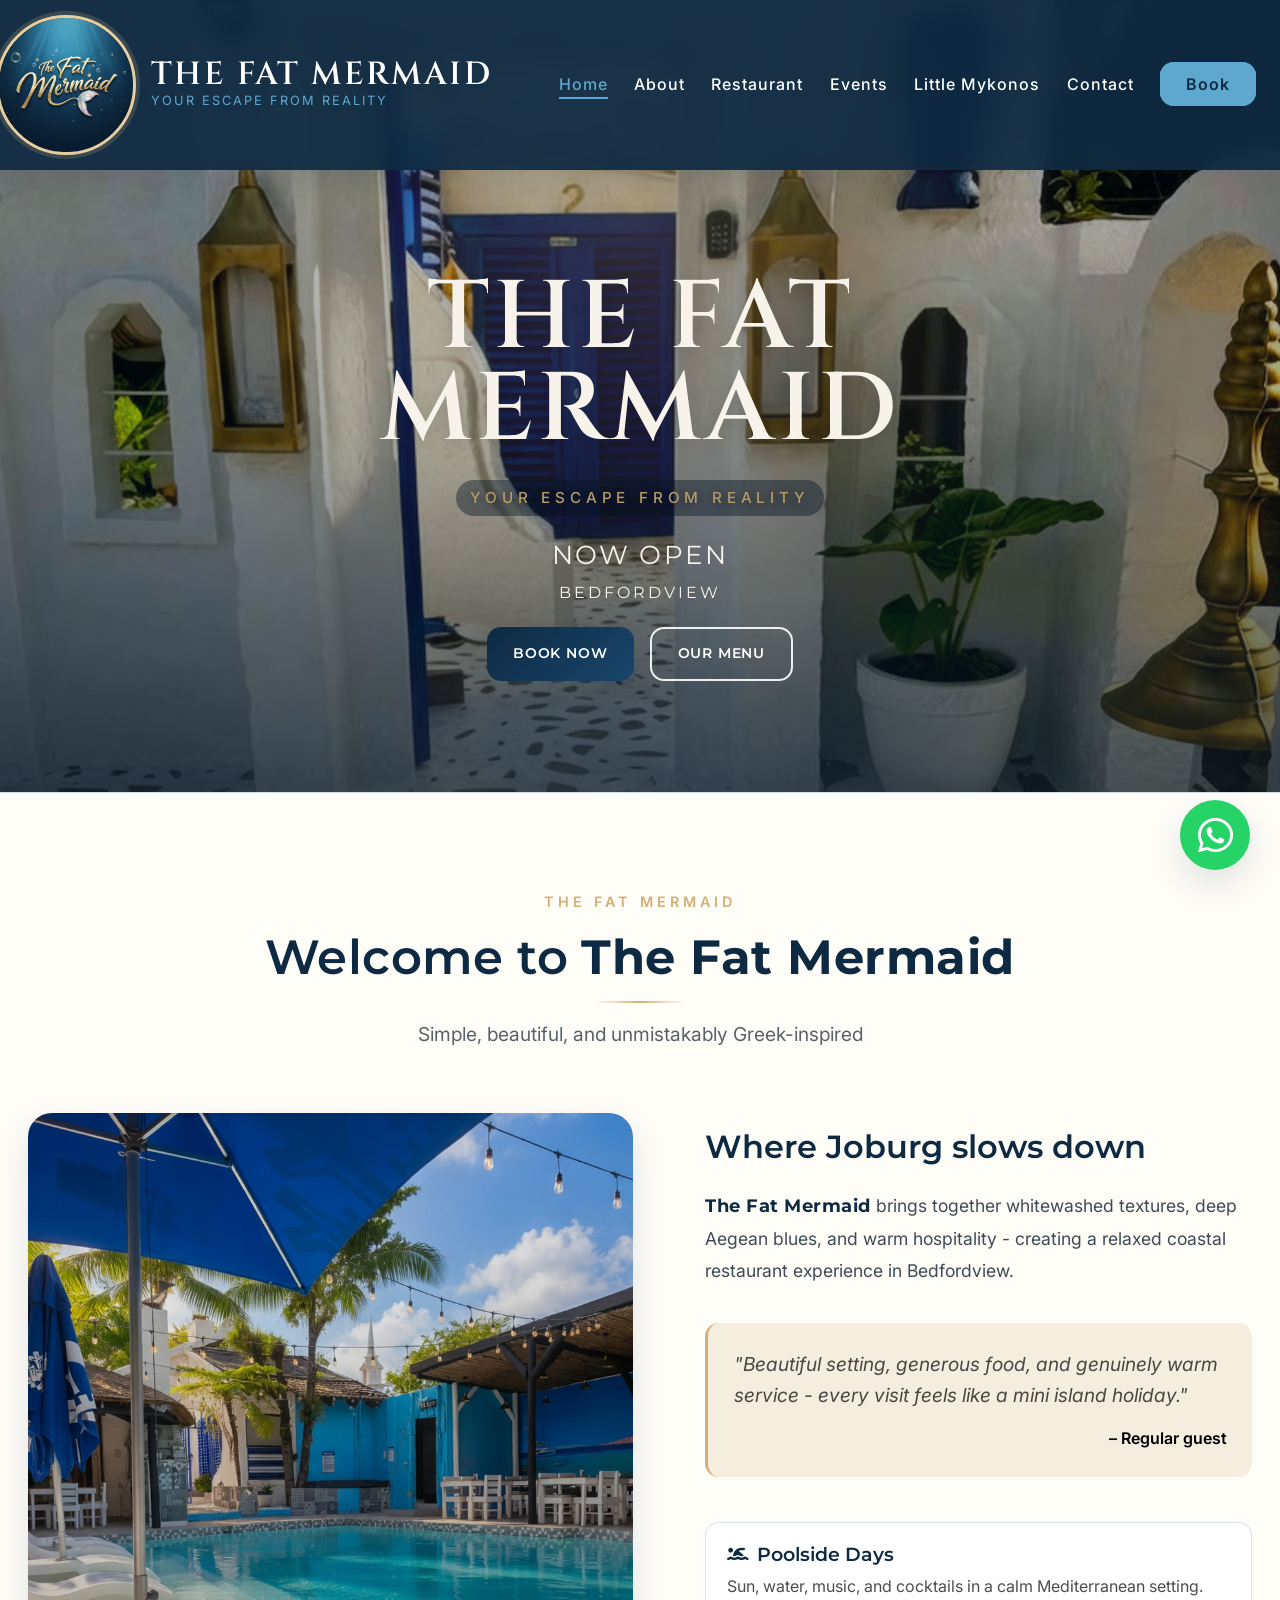
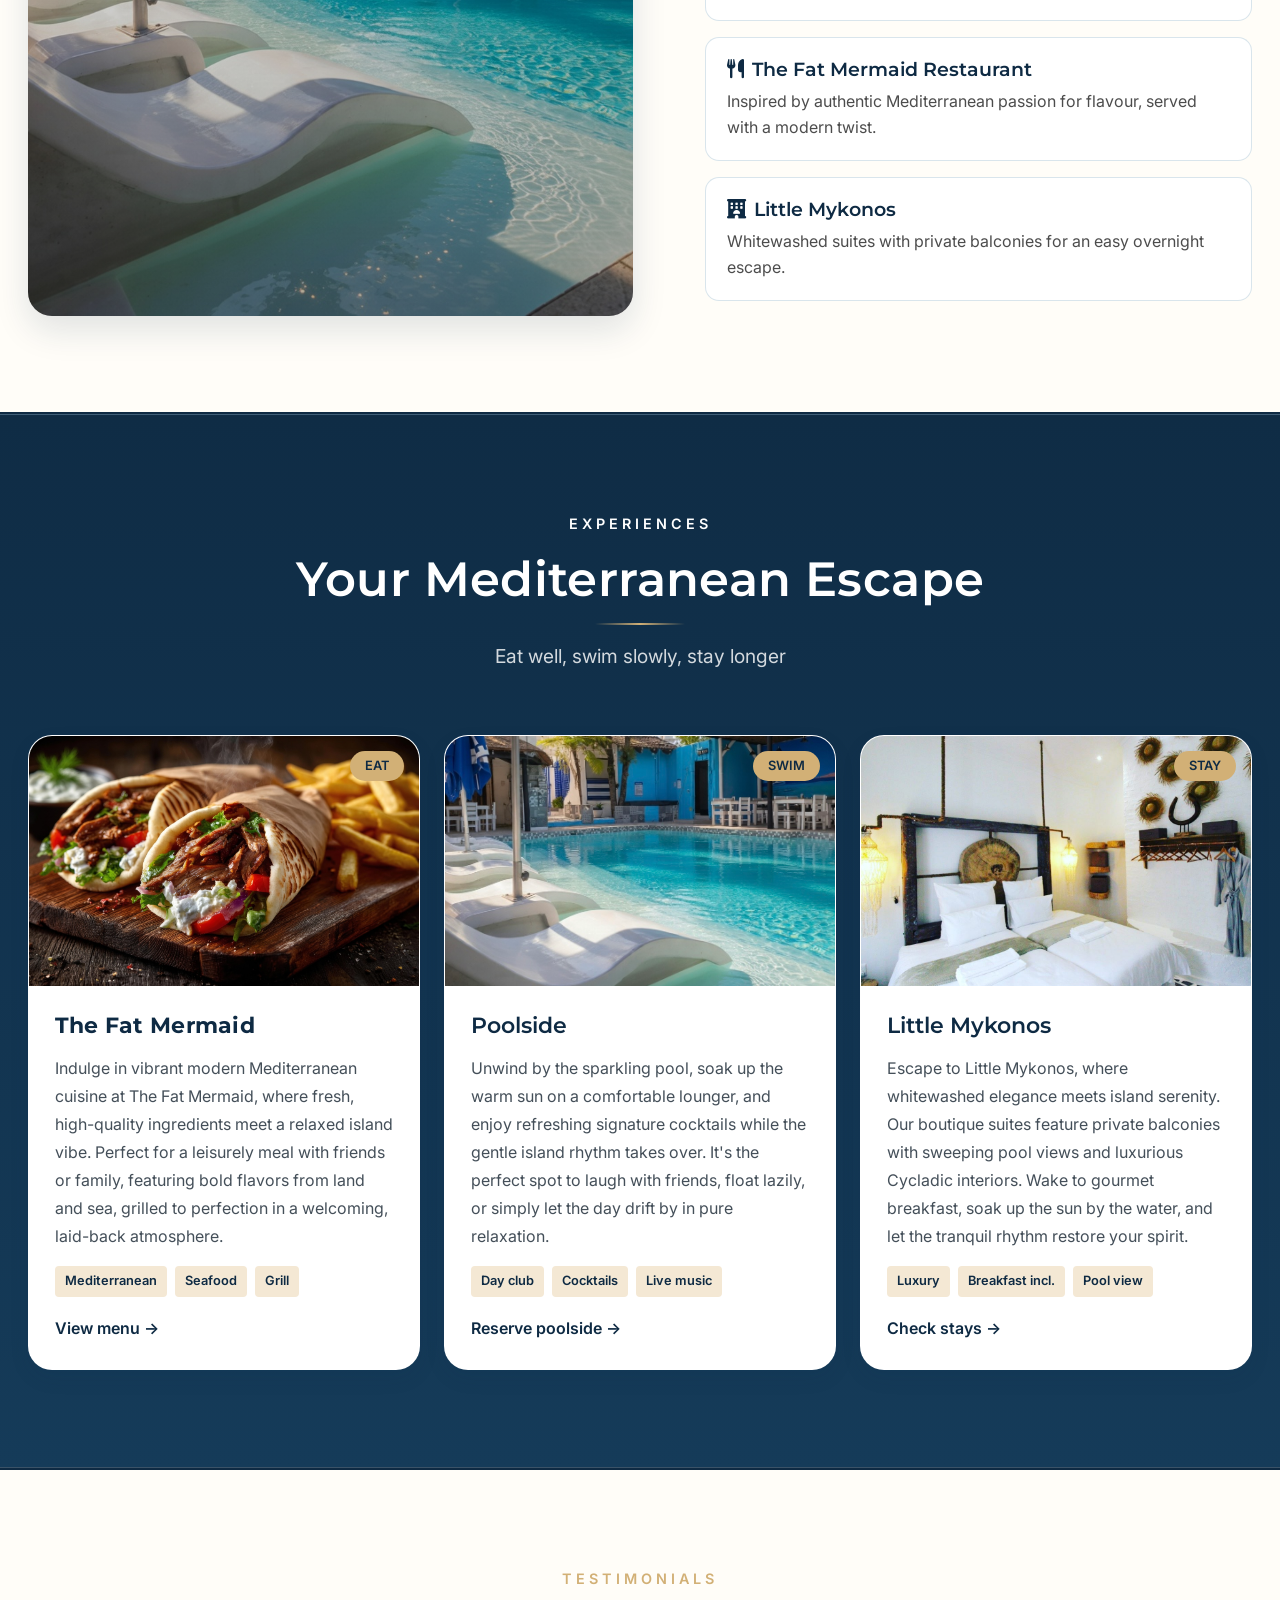
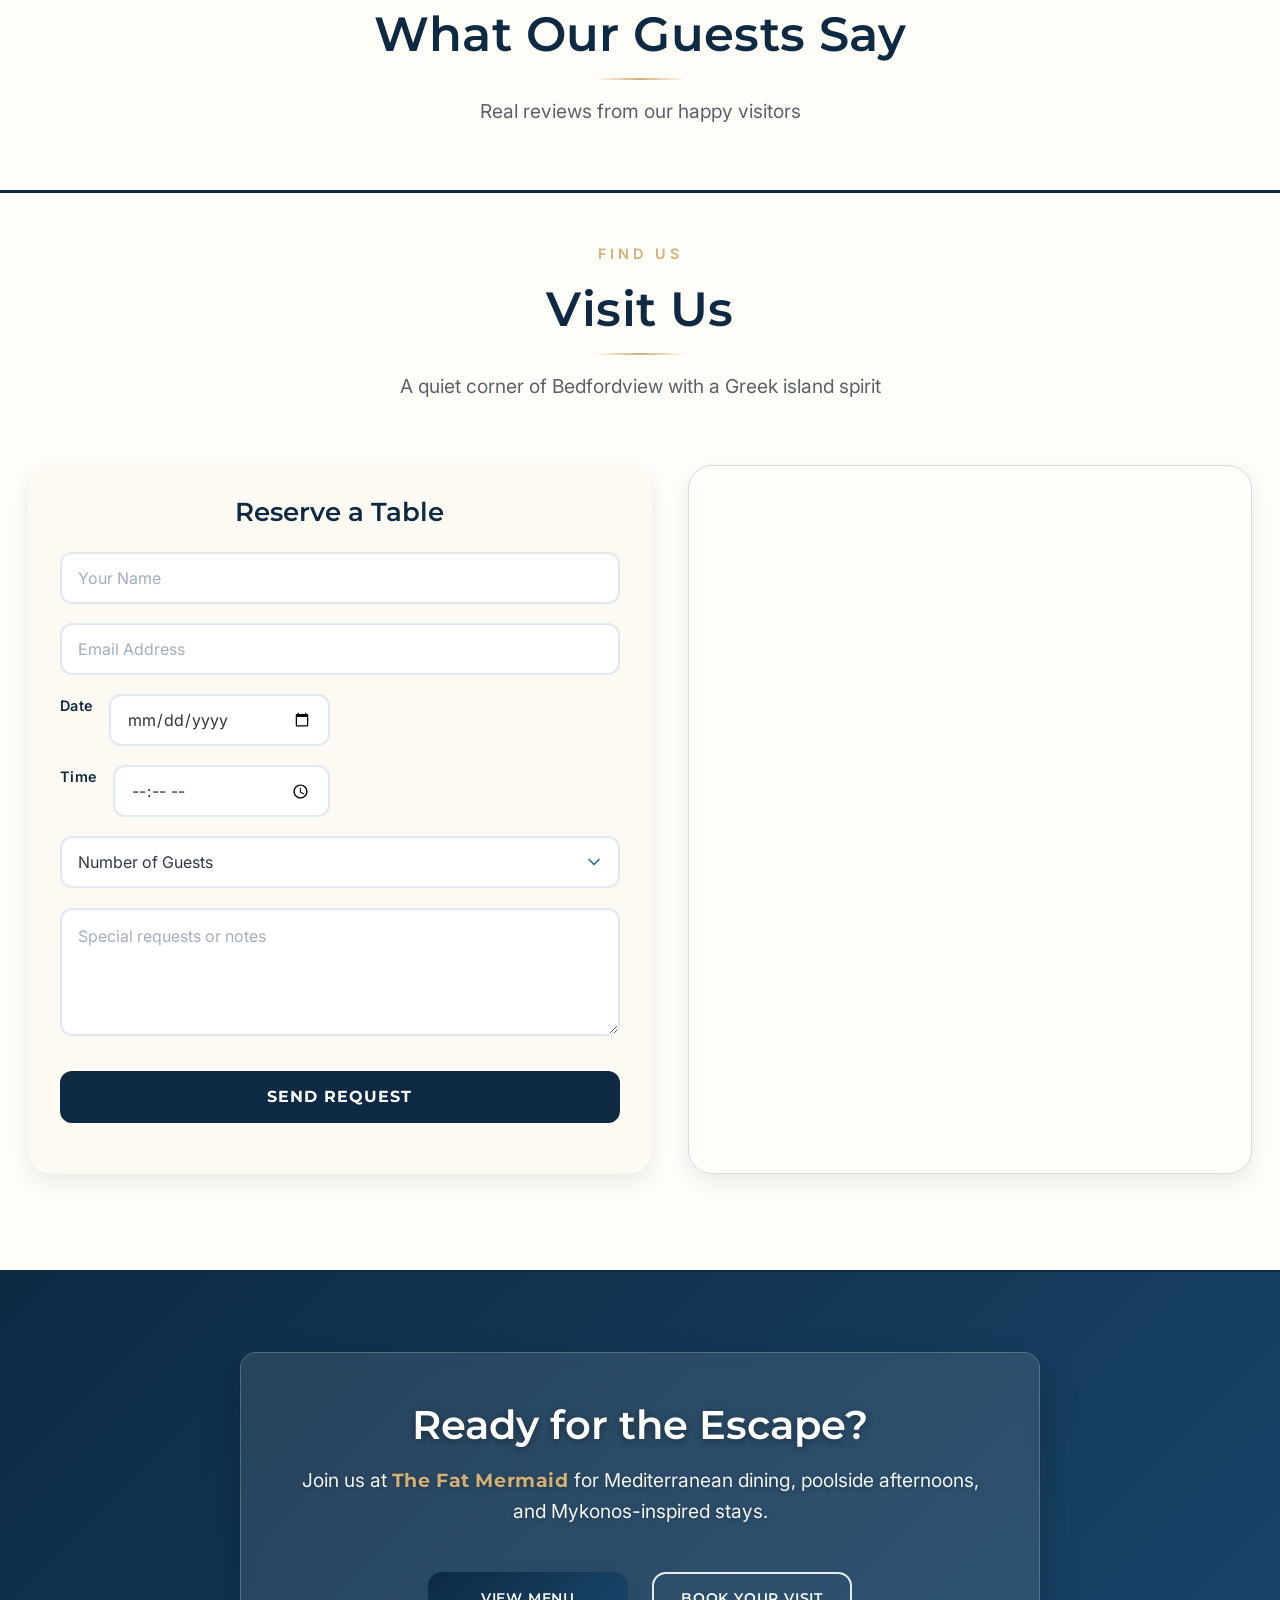
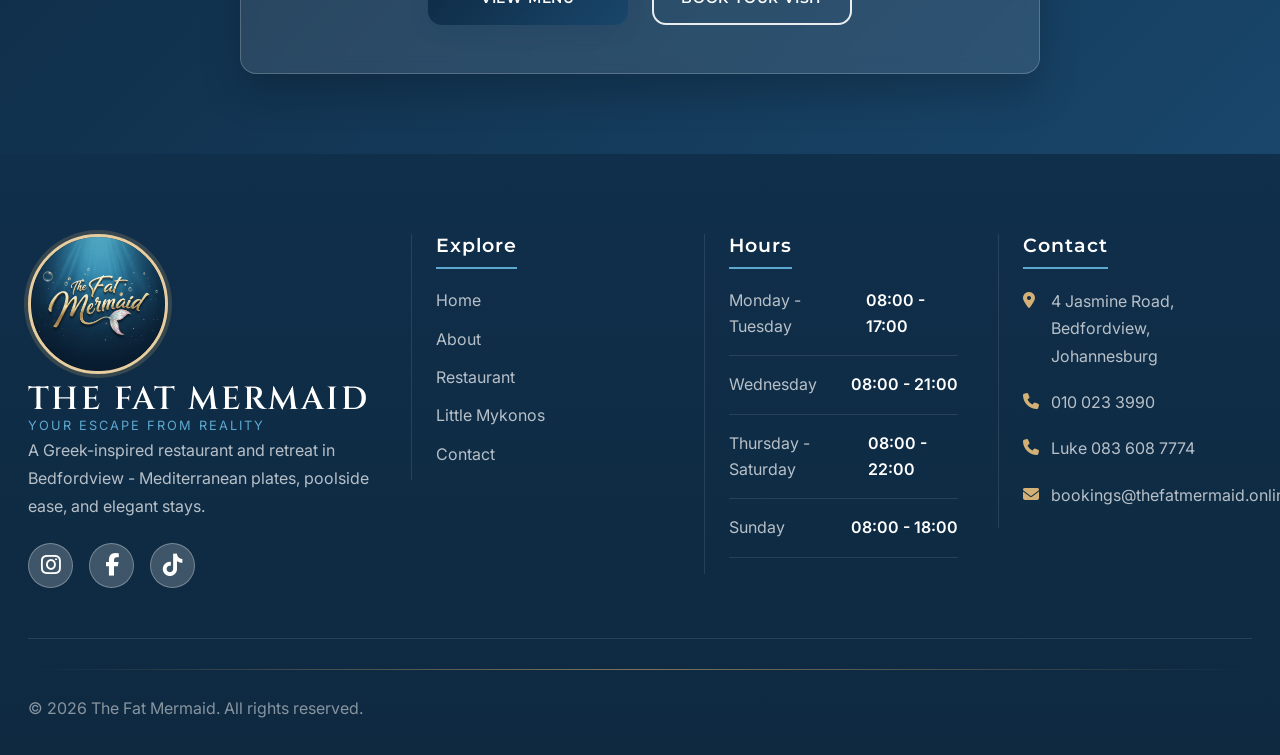
==== index.html @ 1fc378ef "Add clickable phone/email links across all pages and fix PDF path case sensitivity" ====
<!DOCTYPE html>
<html lang="en">
<head>
    <meta charset="UTF-8">
    <meta name="viewport" content="width=device-width, initial-scale=1.0, maximum-scale=1.0, user-scalable=no">
    <meta name="format-detection" content="telephone=no">
    <meta name="theme-color" content="#0e2a43">
    <meta name="language" content="English">
    <meta name="revisit-after" content="7 days">
    <meta name="geo.region" content="ZA-GT">
    <meta name="geo.placename" content="Bedfordview">
    <meta name="geo.position" content="-26.1784;28.1307">
    <meta name="ICBM" content="-26.1784, 28.1307">
    
    <!-- SEO Meta Tags -->
    <title>The Fat Mermaid | Best Mediterranean Restaurant in Bedfordview, East Rand</title>
    <meta name="description" content="Experience authentic Mediterranean cuisine at The Fat Mermaid in Bedfordview, East Rand. Best restaurant near me for fine dining, tapas, cocktails & weekend brunch. Book now!">
    <meta name="keywords" content="restaurant near me, restaurants in Bedfordview, Mediterranean food East Rand, best restaurants Johannesburg, tapas bar Bedfordview, cocktail bar East Rand, brunch spots near me, fine dining Bedfordview, private events venue, The Fat Mermaid">
    <meta name="author" content="The Fat Mermaid">
    <meta name="robots" content="index, follow">
    <link rel="canonical" href="https://thefatmermaid.co.za/">
    <link rel="sitemap" type="application/xml" title="Sitemap" href="https://thefatmermaid.co.za/sitemap.xml">
    
    <!-- Open Graph / Facebook -->
    <meta property="og:type" content="website">
    <meta property="og:url" content="https://thefatmermaid.co.za/">
    <meta property="og:title" content="The Fat Mermaid | Best Mediterranean Restaurant in Bedfordview, East Rand">
    <meta property="og:description" content="Experience authentic Mediterranean cuisine at The Fat Mermaid in Bedfordview. Best restaurant for fine dining, tapas, cocktails & weekend brunch.">
    <meta property="og:image" content="https://thefatmermaid.co.za/images/hero1.png">
    <meta property="og:locale" content="en_ZA">
    <meta property="og:site_name" content="The Fat Mermaid">
    
    <!-- Twitter -->
    <meta property="twitter:card" content="summary_large_image">
    <meta property="twitter:url" content="https://thefatmermaid.co.za/">
    <meta property="twitter:title" content="The Fat Mermaid | Best Mediterranean Restaurant in Bedfordview">
    <meta property="twitter:description" content="Experience authentic Mediterranean cuisine at The Fat Mermaid in Bedfordview. Best restaurant for fine dining, tapas, cocktails & weekend brunch.">
    <meta property="twitter:image" content="https://thefatmermaid.co.za/images/hero1.png">
    
    <!-- Structured Data - Restaurant -->
    <script type="application/ld+json">
    {
        "@context": "https://schema.org",
        "@type": "Restaurant",
        "name": "The Fat Mermaid",
        "image": "https://thefatmermaid.co.za/images/mermaidlogo.png",
        "url": "https://thefatmermaid.co.za/",
        "telephone": "+27114541225",
        "address": {
            "@type": "PostalAddress",
            "streetAddress": "4 Jasmine Street",
            "addressLocality": "Bedfordview",
            "addressRegion": "Gauteng",
            "addressCountry": "ZA"
        },
        "geo": {
            "@type": "GeoCoordinates",
            "latitude": -26.1784,
            "longitude": 28.1307
        },
        "openingHoursSpecification": [
            {
                "@type": "OpeningHoursSpecification",
                "dayOfWeek": ["Monday", "Tuesday"],
                "opens": "08:00",
                "closes": "17:00"
            },
            {
                "@type": "OpeningHoursSpecification",
                "dayOfWeek": "Wednesday",
                "opens": "08:00",
                "closes": "21:00"
            },
            {
                "@type": "OpeningHoursSpecification",
                "dayOfWeek": ["Thursday", "Friday", "Saturday"],
                "opens": "08:00",
                "closes": "22:00"
            },
            {
                "@type": "OpeningHoursSpecification",
                "dayOfWeek": "Sunday",
                "opens": "08:00",
                "closes": "18:00"
            }
        ],
        "servesCuisine": ["Mediterranean", "Greek", "Seafood", "Tapas"],
        "priceRange": "$$",
        "acceptsReservations": "True"
    }
    </script>
    
    <!-- Link to external CSS file -->
    <link rel="stylesheet" href="CSS/index.css?v=13">
    
    <!-- EMERGENCY BUTTON STYLES - LOAD FIRST -->
    <style>
        /* iPhone iOS Emergency Blue Button Styles - NUCLEAR RESET */
        
        /* Reset all button defaults first */
        button#send-request-btn {
            -webkit-appearance: none !important;
            appearance: none !important;
            -webkit-tap-highlight-color: transparent !important;
            min-height: 52px !important;
            height: 52px !important;
            padding: 14px 16px !important;
            box-sizing: border-box !important;
        }
        
        @media (max-width: 768px) {
            /* Super specific selector chain */
            html body section.contact div.container div.contact-grid div.booking-form form div.form-row button#send-request-btn {
                background: #0e2a43 !important;
                background-color: #0e2a43 !important;
                background-image: none !important;
                color: #ffffff !important;
                border: 2px solid #0e2a43 !important;
                -webkit-appearance: none !important;
                appearance: none !important;
            }
        }
        
        /* iOS Safari specific - REAL IPHONE TARGETING */
        @supports (-webkit-touch-callout: none) {
            button#send-request-btn {
                background: #0e2a43 !important;
                background-color: #0e2a43 !important;
                color: #ffffff !important;
                border: 2px solid #0e2a43 !important;
                -webkit-appearance: none !important;
                appearance: none !important;
            }
        }
        
        /* iPhone specific pixel ratio targeting */
        @media (-webkit-device-pixel-ratio: 2), (-webkit-device-pixel-ratio: 3) {
            @media (max-width: 768px) {
                button#send-request-btn {
                    background: #0e2a43 !important;
                    background-color: #0e2a43 !important;
                    color: #ffffff !important;
                    border: 2px solid #0e2a43 !important;
                    -webkit-appearance: none !important;
                    appearance: none !important;
                    background-image: none !important;
                }
            }
        }
    </style>
    
    <!-- Icons and fonts (kept in HTML because they are external resources) -->
    <link rel="stylesheet" href="https://cdnjs.cloudflare.com/ajax/libs/font-awesome/6.4.0/css/all.min.css">
    <link href="https://fonts.googleapis.com/css2?family=Cinzel:wght@500;600;700&family=Montserrat:wght@400;500;600;700;800&family=Inter:wght@300;400;500;600&display=swap" rel="stylesheet">
</head>
<body>
    <!-- Header (fixed, deep blue background) -->
    <header class="header">
        <div class="container">
            <nav class="navbar">
                <a href="index.html" class="logo">
                    <div class="logo-wrapper">
                        <div class="logo-image">
                            <!-- Replace with your own logo later -->
                            <img src="images/mermaidlogo.avif" alt="The Fat Mermaid Logo" class="logo-img">
                        </div>
                        <div class="logo-text-container">
                            <span class="logo-main brand-name">THE FAT MERMAID</span>
                            <span class="logo-sub">Your Escape From Reality</span>
                        </div>
                    </div>
                </a>
                
                <div class="nav-right">
                    <ul class="nav-menu">
                        <li class="nav-item"><a href="#home" class="nav-link active">Home</a></li>
                        <li class="nav-item"><a href="#about" class="nav-link">About</a></li>
                        <li class="nav-item"><a href="HTML/restaurant.html" class="nav-link">Restaurant</a></li>
                        <li class="nav-item"><a href="HTML/events.html" class="nav-link">Events</a></li>
                        <li class="nav-item"><a href="HTML/little_mykonos.html" class="nav-link">Little Mykonos</a></li>
                        <li class="nav-item"><a href="#contact" class="nav-link">Contact</a></li>
                        <!-- Reserve button (primary-light with primary-dark text) -->
                        <li class="nav-item"><a href="#contact" class="nav-link book-btn">Book</a></li>
                    </ul>
                    
                    <div class="hamburger">
                        <div class="hamburger-line"></div>
                        <div class="hamburger-line"></div>
                        <div class="hamburger-line"></div>
                    </div>
                </div>
            </nav>
        </div>
    </header>

    <!-- Hero Section -->
    <section id="home" class="hero">
        <div class="hero-bg">
            <div class="hero-slide active" style="background-image: url('images/hero1.png');"></div>
        </div>
        
        <div class="container">
            <div class="hero-content">
                <h1 class="hero-title hero-title-brand">THE FAT MERMAID</h1>
                <p class="hero-tagline">YOUR ESCAPE FROM REALITY</p>
                <p class="hero-open">NOW OPEN</p>
                <p class="hero-location">BEDFORDVIEW</p>
                <div class="hero-buttons">
                    <a href="#contact" class="btn btn-primary" style="background: linear-gradient(135deg, #0e2a43 0%, #19466b 100%) !important; color: #fff !important; border: none !important; padding: 13px 26px !important; border-radius: 14px !important; font-weight: 600 !important; text-transform: uppercase !important; letter-spacing: 0.8px !important; text-decoration: none !important; display: inline-flex !important; align-items: center !important; justify-content: center !important; gap: 10px !important; font-family: 'Montserrat', sans-serif !important; font-size: 0.9rem !important;">Book Now</a>
                    <a href="HTML/restaurant.html#menu" class="btn btn-outline" style="background-color: transparent !important; color: #fff !important; border: 2px solid rgba(255,255,255,0.9) !important; padding: 13px 26px !important; border-radius: 14px !important; font-weight: 600 !important; text-transform: uppercase !important; letter-spacing: 0.8px !important; text-decoration: none !important; display: inline-flex !important; align-items: center !important; justify-content: center !important; gap: 10px !important; font-family: 'Montserrat', sans-serif !important; font-size: 0.9rem !important;">Our Menu</a>
                </div>
            </div>
        </div>
    </section>

    <!-- About Section – hidden gem, pool, food -->
    <section id="about" class="about">
        <div class="container">
            <div class="section-header">
                <div class="section-label">THE FAT MERMAID</div>
                <h2 class="section-title">Welcome to <span class="brand-name">The Fat Mermaid</span></h2>
                <p class="section-subtitle">Simple, beautiful, and unmistakably Greek-inspired</p>
            </div>
            
            <div class="about-content">
                <div class="about-image-container">
                    <div class="about-image-main">
                        <div class="about-image">
                            <img src="images/aboutpool.jpeg" alt="Poolside at The Fat Mermaid" class="about-img">
                            <div class="image-overlay"></div>
                        </div>
                    </div>
                </div>
                
                <div class="about-text">
                    <h3>Where Joburg slows down</h3>
                    <p><span class="brand-name">The Fat Mermaid</span> brings together whitewashed textures, deep Aegean blues, and warm hospitality - creating a relaxed coastal restaurant experience in Bedfordview.</p>
                    
                    <div class="highlight-box">
                        <p>"Beautiful setting, generous food, and genuinely warm service - every visit feels like a mini island holiday."</p>
                        <div class="highlight-author">– Regular guest</div>
                    </div>
                    
                    <div class="info-cards">
                        <div class="info-card">
                            <div class="info-details">
                                <h4><i class="fas fa-swimmer" style="color: var(--primary-dark); margin-right: 8px;"></i>Poolside Days</h4>
                                <p>Sun, water, music, and cocktails in a calm Mediterranean setting.</p>
                            </div>
                        </div>
                        
                        <div class="info-card">
                            <div class="info-details">
                                <h4><i class="fas fa-utensils" style="color: var(--primary-dark); margin-right: 8px;"></i>The Fat Mermaid Restaurant</h4>
                                <p>Inspired by authentic Mediterranean passion for flavour, served with a modern twist.</p>
                            </div>
                        </div>
                        
                        <div class="info-card">
                            <div class="info-details">
                                <h4><i class="fas fa-hotel" style="color: var(--primary-dark); margin-right: 8px;"></i>Little Mykonos</h4>
                                <p>Whitewashed suites with private balconies for an easy overnight escape.</p>
                            </div>
                        </div>
                    </div>
                </div>
            </div>
        </div>
    </section>

    <!-- Cards / Experiences -->
    <section id="mykonos" class="menu-preview">
        <div class="container">
            <div class="section-header">
                <div class="section-label">EXPERIENCES</div>
                <h2 class="section-title">Your Mediterranean Escape</h2>
                <p class="section-subtitle">Eat well, swim slowly, stay longer</p>
            </div>
            
            <div class="menu-grid">
                <!-- Card 1: Restaurant -->
                <div class="menu-item">
                    <div class="menu-item-image">
                        <img src="images/food6.JPG" alt="The Fat Mermaid restaurant dishes" class="menu-img">
                        <div class="menu-badge">EAT</div>
                    </div>
                    <div class="menu-item-content">
                        <div class="menu-item-header">
                            <h3><span class="brand-name">The Fat Mermaid</span></h3>
                        </div>
                        <p>Indulge in vibrant modern Mediterranean cuisine at The Fat Mermaid, where fresh, high-quality ingredients meet a relaxed island vibe. Perfect for a leisurely meal with friends or family, featuring bold flavors from land and sea, grilled to perfection in a welcoming, laid-back atmosphere.</p>
                        <div class="menu-tags">
                            <span class="tag">Mediterranean</span>
                            <span class="tag">Seafood</span>
                            <span class="tag">Grill</span>
                        </div>
                        <a href="HTML/restaurant.html#menu" class="card-link">View menu →</a>
                    </div>
                </div>
                
                <!-- Card 2: Pool & Parties -->
                <div class="menu-item">
                    <div class="menu-item-image">
                        <img src="images/poolside.jpg" alt="Pool at The Fat Mermaid" class="menu-img">
                        <div class="menu-badge">SWIM</div>
                    </div>
                    <div class="menu-item-content">
                        <div class="menu-item-header">
                            <h3>Poolside</h3>
                        </div>
                        <p>Unwind by the sparkling pool, soak up the warm sun on a comfortable lounger, and enjoy refreshing signature cocktails while the gentle island rhythm takes over. It's the perfect spot to laugh with friends, float lazily, or simply let the day drift by in pure relaxation.</p>
                        <div class="menu-tags">
                            <span class="tag">Day club</span>
                            <span class="tag">Cocktails</span>
                            <span class="tag">Live music</span>
                        </div>
                        <a href="#contact" class="card-link">Reserve poolside →</a>
                    </div>
                </div>
                
                <!-- Card 3: The Mykonos Hotel -->
                <div class="menu-item">
                    <div class="menu-item-image">
                        <img src="images/hotel.jpg" alt="The Mykonos suites" class="menu-img">
                        <div class="menu-badge">STAY</div>
                    </div>
                    <div class="menu-item-content">
                        <div class="menu-item-header">
                            <h3>Little Mykonos</h3>
                        </div>
                        <p>Escape to Little Mykonos, where whitewashed elegance meets island serenity. Our boutique suites feature private balconies with sweeping pool views and luxurious Cycladic interiors. Wake to gourmet breakfast, soak up the sun by the water, and let the tranquil rhythm restore your spirit.</p>
                        <div class="menu-tags">
                            <span class="tag">Luxury</span>
                            <span class="tag">Breakfast incl.</span>
                            <span class="tag">Pool view</span>
                        </div>
                        <a href="HTML/little_mykonos.html" class="card-link">Check stays →</a>
                    </div>
                </div>
            </div>
        </div>
    </section>

    <!-- Contact Section – now with Booking Form instead of Contact Info -->
    <section id="contact" class="contact">
        <div class="container">
            <!-- Testimonials Section -->
            <div class="testimonials-section">
                <div class="section-header">
                    <div class="section-label">TESTIMONIALS</div>
                    <h2 class="section-title">What Our Guests Say</h2>
                    <p class="section-subtitle">Real reviews from our happy visitors</p>
                </div>
                <!-- JotForm Reviews Widget -->
                <div id="JFWebsiteWidget-019db417c8207f74a5dfd06b0dd0df5f6453"></div>
                <script src='https://www.jotform.com/website-widgets/embed/019db417c8207f74a5dfd06b0dd0df5f6453'></script>
            </div>

            <!-- Dark blue divider between sections (full width) -->
            <hr style="border: none; height: 3px; background-color: #0e2a43; margin: 3rem calc(50% - 50vw); width: 100vw;">

            <!-- Visit Us Header -->
            <div class="section-header">
                <div class="section-label">FIND US</div>
                <h2 class="section-title">Visit Us</h2>
                <p class="section-subtitle">A quiet corner of Bedfordview with a Greek island spirit</p>
            </div>

            <div class="contact-grid">
                <!-- Booking Form (replaces old contact info) -->
                <div class="booking-form">
                    <h3>Reserve a Table</h3>
                    <form action="https://api.web3forms.com/submit" method="POST">
                        <input type="hidden" name="access_key" value="e87deb18-46b2-42c3-ab8d-fb271e9d5f82">
                        <div class="form-row">
                            <input type="text" name="name" placeholder="Your Name" required>
                        </div>
                        <div class="form-row">
                            <input type="email" name="email" placeholder="Email Address" required>
                        </div>
                        <div class="form-row form-row-half">
                            <label class="form-label">Date </label>
                            <input type="date" name="date" required style="min-height: 52px !important; height: 52px !important; padding: 14px 16px !important; box-sizing: border-box !important;">
                        </div>
                        <div class="form-row form-row-half">
                            <label class="form-label">Time </label>
                            <input type="time" name="time" required style="min-height: 52px !important; height: 52px !important; padding: 14px 16px !important; box-sizing: border-box !important;">
                        </div>
                        <div class="form-row">
                            <select name="guests" required>
                                <option value="" disabled selected>Number of Guests</option>
                                <option value="1">1 Guest</option>
                                <option value="2">2 Guests</option>
                                <option value="3">3 Guests</option>
                                <option value="4">4 Guests</option>
                                <option value="5">5 Guests</option>
                                <option value="6">6+ Guests</option>
                            </select>
                        </div>
                        <div class="form-row">
                            <textarea name="message" placeholder="Special requests or notes" rows="4"></textarea>
                        </div>
                        <div class="form-row">
                            <button type="submit" id="send-request-btn" class="btn btn-primary btn-block" style="background: linear-gradient(135deg, #0e2a43 0%, #19466b 100%) !important; color: #fff !important; border: none !important; min-height: 52px !important; height: 52px !important; padding: 14px 16px !important; box-sizing: border-box !important;">Send Request</button>
                        </div>
                    </form>
                </div>
                
                <!-- Google Map -->
                <div class="contact-map">
                    <div class="map-container">
                        <iframe src="https://maps.google.com/maps?q=The%20Fat%20Mermaid%20Bedfordview&t=&z=15&ie=UTF8&iwloc=&output=embed" allowfullscreen="" loading="lazy" referrerpolicy="no-referrer-when-downgrade"></iframe>
                    </div>
                </div>
            </div>
        </div>
    </section>

    <!-- CTA Section -->
    <section class="cta-section">
        <div class="container">
            <h2 class="cta-title">Ready for the Escape?</h2>
            <p class="cta-text">Join us at <span class="brand-name">The Fat Mermaid</span> for Mediterranean dining, poolside afternoons, and Mykonos-inspired stays.</p>
            <div class="cta-buttons">
                <a href="HTML/restaurant.html#menu" class="btn btn-primary" style="background: linear-gradient(135deg, #0e2a43 0%, #19466b 100%) !important; color: #fff !important; border: none !important; padding: 13px 26px !important; border-radius: 14px !important; font-weight: 600 !important; text-transform: uppercase !important; letter-spacing: 0.8px !important; text-decoration: none !important; display: inline-flex !important; align-items: center !important; justify-content: center !important; gap: 10px !important; font-family: 'Montserrat', sans-serif !important; font-size: 0.9rem !important;">View Menu</a>
                <a href="#contact" class="btn btn-outline" style="background-color: transparent !important; color: #fff !important; border: 2px solid rgba(255,255,255,0.9) !important; padding: 13px 26px !important; border-radius: 14px !important; font-weight: 600 !important; text-transform: uppercase !important; letter-spacing: 0.8px !important; text-decoration: none !important; display: inline-flex !important; align-items: center !important; justify-content: center !important; gap: 10px !important; font-family: 'Montserrat', sans-serif !important; font-size: 0.9rem !important;">Book Your Visit</a>
            </div>
        </div>
    </section>

    <!-- Footer -->
    <footer class="footer">
        <div class="container">
            <div class="footer-main">
                <div class="footer-col">
                    <div class="footer-logo">
                        <div class="logo-wrapper">
                            <div class="logo-image">
                                <img src="images/mermaidlogo.avif" alt="The Fat Mermaid Logo" class="logo-img">
                            </div>
                            <div class="logo-text-container">
                                <span class="logo-main brand-name">THE FAT MERMAID</span>
                                <span class="logo-sub">Your Escape From Reality</span>
                            </div>
                        </div>
                    </div>
                    <p class="footer-description">
                        A Greek-inspired restaurant and retreat in Bedfordview - Mediterranean plates, poolside ease, and elegant stays.
                    </p>
                    <div class="social-links">
                        <a href="https://www.instagram.com/the_fat_mermaid_bedfordview/?hl=en" target="_blank" rel="noopener noreferrer" class="social-link"><i class="fab fa-instagram"></i></a>
                        <a href="https://www.facebook.com/TheFatmermaid1" target="_blank" rel="noopener noreferrer" class="social-link"><i class="fab fa-facebook-f"></i></a>
                        <a href="#" class="social-link"><i class="fab fa-tiktok"></i></a>
                    </div>
                </div>
                
                <div class="footer-col">
                    <h3 class="footer-title">Explore</h3>
                    <ul class="footer-links">
                        <li><a href="#home">Home</a></li>
                        <li><a href="#about">About</a></li>
                        <li><a href="HTML/restaurant.html">Restaurant</a></li>
                        <li><a href="HTML/little_mykonos.html">Little Mykonos</a></li>
                        <li><a href="#contact">Contact</a></li>
                    </ul>
                </div>
                
                <div class="footer-col">
                    <h3 class="footer-title">Hours</h3>
                    <ul class="footer-hours">
                        <li><span>Monday - Tuesday</span><span>08:00 - 17:00</span></li>
                        <li><span>Wednesday</span><span>08:00 - 21:00</span></li>
                        <li><span>Thursday - Saturday</span><span>08:00 - 22:00</span></li>
                        <li><span>Sunday</span><span>08:00 - 18:00</span></li>
                    </ul>
                </div>
                
                <div class="footer-col">
                    <h3 class="footer-title">Contact</h3>
                    <div class="contact-info">
                        <div class="contact-item"><i class="fas fa-map-marker-alt"></i> 4 Jasmine Road, Bedfordview, Johannesburg</div>
                        <div class="contact-item"><i class="fas fa-phone"></i> <a href="tel:+27100233990">010 023 3990</a></div>
                        <div class="contact-item"><i class="fas fa-phone"></i> <a href="tel:+27836087774">Luke 083 608 7774</a></div>
                        <div class="contact-item"><i class="fas fa-envelope"></i> <a href="mailto:bookings@thefatmermaid.online">bookings@thefatmermaid.online</a></div>
                    </div>
                </div>
            </div>
            
            <div class="footer-bottom">
                <p>&copy; 2026 The Fat Mermaid. All rights reserved.</p>
               
            </div>
        </div>
    </footer>

    <!-- WhatsApp button (fixed bottom right) -->
    <a href="https://wa.me/27836087774" class="whatsapp-btn" target="_blank" rel="noopener noreferrer">
        <i class="fab fa-whatsapp"></i>
    </a>

    <!-- JavaScript for sliders and mobile menu -->
    <script>
        // Hero Slider
        const heroSlides = document.querySelectorAll('.hero-slide');
        let heroCurrent = 0;
        if (heroSlides.length > 1) {
            setInterval(() => {
                heroSlides.forEach(slide => slide.classList.remove('active'));
                heroCurrent = (heroCurrent + 1) % heroSlides.length;
                heroSlides[heroCurrent].classList.add('active');
            }, 5000);
        }

        // CTA Slider
        const ctaSlides = document.querySelectorAll('.cta-slide');
        let ctaCurrent = 0;
        if (ctaSlides.length > 1) {
            setInterval(() => {
                ctaSlides.forEach(slide => slide.classList.remove('active'));
                ctaCurrent = (ctaCurrent + 1) % ctaSlides.length;
                ctaSlides[ctaCurrent].classList.add('active');
            }, 5000);
        }

        // Mobile Menu Toggle
        const hamburger = document.querySelector('.hamburger');
        const navMenu = document.querySelector('.nav-menu');

        if (hamburger) {
            hamburger.addEventListener('click', () => {
                hamburger.classList.toggle('active');
                navMenu.classList.toggle('active');
            });
        }

        // Close mobile menu when a link is clicked
        document.querySelectorAll('.nav-link').forEach(link => {
            link.addEventListener('click', () => {
                hamburger.classList.remove('active');
                navMenu.classList.remove('active');
            });
        });

        // Premium scroll reveal
        const revealTargets = document.querySelectorAll(
            '.section-header, .about-image-main, .about-text, .info-card, .menu-item, .booking-form, .contact-map, .cta-title, .cta-text, .cta-buttons, .footer-col'
        );

        revealTargets.forEach((el, index) => {
            el.classList.add('reveal');
            if (el.classList.contains('info-card') || el.classList.contains('menu-item') || el.classList.contains('footer-col')) {
                el.classList.add(`reveal-delay-${(index % 3) + 1}`);
            }
        });

        const revealObserver = new IntersectionObserver((entries, observer) => {
            entries.forEach((entry) => {
                if (entry.isIntersecting) {
                    entry.target.classList.add('in-view');
                    observer.unobserve(entry.target);
                }
            });
        }, { threshold: 0.14, rootMargin: '0px 0px -40px 0px' });

        revealTargets.forEach((el) => revealObserver.observe(el));
        
        // FORCE BUTTON BLUE ON MOBILE - NUCLEAR OPTION FOR REAL iOS
        function forceButtonBlue() {
            const btn = document.getElementById('send-request-btn');
            if (btn) {
                // Remove all classes that might interfere
                btn.className = '';
                // Force inline styles with ALL properties iOS might override - SAME SIZE AS INPUTS
                btn.style.cssText = 'background: #0e2a43 !important; background-color: #0e2a43 !important; background-image: none !important; color: #ffffff !important; border: 2px solid #0e2a43 !important; display: block !important; width: 100% !important; min-height: 52px !important; height: 52px !important; border-radius: 12px !important; font-family: Montserrat, sans-serif !important; font-size: 16px !important; font-weight: 700 !important; text-transform: uppercase !important; letter-spacing: 1px !important; text-align: center !important; padding: 14px 16px !important; margin-top: 16px !important; -webkit-appearance: none !important; appearance: none !important; box-sizing: border-box !important;';
                
                // iOS Safari fix - force re-render
                btn.style.webkitAppearance = 'none';
                btn.setAttribute('style', btn.getAttribute('style') + '; background: #0e2a43 !important;');
            }
        }
        
        // Run immediately
        forceButtonBlue();
        
        // Run on DOM ready
        if (document.readyState === 'loading') {
            document.addEventListener('DOMContentLoaded', forceButtonBlue);
        }
        
        // Run multiple times to beat any other scripts and iOS defaults
        [0, 100, 300, 500, 1000, 2000, 3000, 5000].forEach(delay => {
            setTimeout(forceButtonBlue, delay);
        });
        
        // Run when page is fully loaded
        window.addEventListener('load', forceButtonBlue);
        
        // Run on scroll (when user might see the button)
        window.addEventListener('scroll', forceButtonBlue, { passive: true });
        
        // Run on touch (when user interacts)
        document.addEventListener('touchstart', forceButtonBlue, { passive: true });
    </script>
</body>
</html>
---- CSS/index.css ----
/* ===== RESET & VARIABLES ===== */
* {
    margin: 0;
    padding: 0;
    box-sizing: border-box;
}

:root {
    --primary-dark: #0e2a43;      /* deep aegean navy */
    --primary-blue: #2a6d96;      /* mediterranean blue */
    --primary-light: #5ea8cf;     /* clear sea blue */
    --accent-gold: #d2b076;       /* sun-washed gold */
    --logo-border: #e7cea0;       /* soft sandy gold border */
    --white: #ffffff;
    --black: #000000;
    --sand: #f6f0e5;
    --gray-light: #f8f8f8;
    --gray: #e0e0e0;
    --gray-dark: #333333;
    --transition: all 0.3s ease;
    --shadow: 0 8px 20px rgba(16, 47, 75, 0.09);
    --shadow-lg: 0 14px 34px rgba(16, 47, 75, 0.13);
    --radius: 14px;
    --radius-lg: 24px;
    --surface: #fdfaf4;
    --surface-soft: #f5edde;
    --font-body: 'Inter', sans-serif;
    --font-heading: 'Montserrat', sans-serif;
    --font-brand: 'Cinzel', serif;
    --ease-premium: cubic-bezier(0.22, 1, 0.36, 1);
}

html {
    font-size: 16px;
    scroll-behavior: smooth;
    overflow-x: hidden;
    scroll-padding-top: 130px;
}

body {
    font-family: var(--font-body);
    line-height: 1.6;
    color: var(--gray-dark);
    background-color: #fffdf8;
    overflow-x: hidden;
}

h1, h2, h3, h4, h5, h6 {
    font-family: var(--font-heading);
    font-weight: 600;
    line-height: 1.2;
    margin-bottom: 1rem;
}

h1 { font-size: clamp(2.2rem, 5vw, 3.5rem); }
h2 { font-size: clamp(2rem, 4vw, 3rem); }
h3 { font-size: clamp(1.5rem, 3vw, 2rem); }

p { margin-bottom: 1rem; color: rgba(0,0,0,0.7); }
a { text-decoration: none; color: inherit; transition: var(--transition); }
ul { list-style: none; }

.container {
    width: 100%;
    max-width: 1280px;
    margin: 0 auto;
    padding: 0 28px;
}

.btn {
    display: inline-flex;
    align-items: center;
    justify-content: center;
    gap: 10px;
    padding: 13px 26px;
    border-radius: var(--radius);
    font-weight: 600;
    text-transform: uppercase;
    letter-spacing: 0.8px;
    cursor: pointer;
    transition: transform 0.45s var(--ease-premium), box-shadow 0.45s var(--ease-premium), background-color 0.3s ease, color 0.3s ease, border-color 0.3s ease;
    border: 2px solid transparent;
    font-family: var(--font-heading);
    font-size: 0.9rem;
}

.btn-primary {
    background: linear-gradient(135deg, var(--primary-dark), #23a1a6);
    color: var(--white);
    box-shadow: var(--shadow);
}
.btn-primary:hover {
    background: linear-gradient(135deg, #0d2840, #12334f);
    transform: translateY(-4px);
    box-shadow: var(--shadow-lg);
}

.btn-outline {
    background-color: transparent;
    color: var(--white);
    border-color: rgba(255,255,255,0.9);
}
.btn-outline:hover {
    background-color: var(--white);
    color: var(--primary-dark);
    transform: translateY(-4px);
}

.btn-block {
    width: 100%;
}

.highlight { color: var(--primary-light); }

/* ===== HEADER (fixed, primary-dark) ===== */
.header {
    position: fixed;
    top: 0;
    left: 0;
    width: 100%;
    z-index: 1000;
    padding: 15px 0;
    background: rgba(14, 42, 67, 0.93);
    backdrop-filter: blur(10px);
    box-shadow: var(--shadow);
    transition: var(--transition);
}

.navbar {
    display: flex;
    justify-content: space-between;
    align-items: center;
}

/* Logo - bigger with custom border */
.logo {
    z-index: 1002;
    position: relative;
    margin-left: -18px;
}
.logo-wrapper {
    display: flex;
    align-items: center;
    gap: 15px;
}
.logo-image {
    height: 140px;
    width: 140px;
    border-radius: 50%;
    overflow: hidden;
    background-color: #000;
    display: flex;
    align-items: center;
    justify-content: center;
    border: 3px solid var(--logo-border);
    box-shadow: 0 0 0 4px rgba(210, 176, 118, 0.2);
    flex-shrink: 0;
}
.logo-img {
    width: 100%;
    height: 100%;
    object-fit: cover;
}
.logo-text-container {
    display: flex;
    flex-direction: column;
    white-space: nowrap;
}
@media (max-width: 768px) {
    .logo-text-container { white-space: normal; }
}
.logo-main {
    font-family: var(--font-brand);
    font-weight: 600;
    font-size: 2rem;
    color: var(--white);
    letter-spacing: 2.4px;
    line-height: 1;
    text-transform: uppercase;
}

.brand-name {
    font-family: var(--font-brand);
    font-weight: 600;
    letter-spacing: 1.4px;
    text-transform: uppercase;
}

/* Keep logo treatment in header/footer unchanged */
.header .logo-main.brand-name,
.footer .logo-main.brand-name {
    font-family: var(--font-brand);
    font-weight: 600;
    letter-spacing: 2.4px;
    text-transform: uppercase;
}

/* Section-specific brand styling (outside header/footer) */
.about .brand-name {
    font-family: var(--font-heading);
    font-weight: 700;
    letter-spacing: 0.5px;
    text-transform: none;
    color: var(--primary-dark);
}

.menu-preview .brand-name {
    font-family: var(--font-heading);
    font-weight: 700;
    letter-spacing: 0.3px;
    text-transform: none;
    color: var(--primary-dark);
}

.cta-section .brand-name {
    font-family: var(--font-heading);
    font-weight: 700;
    letter-spacing: 0.6px;
    text-transform: none;
    color: var(--accent-gold);
}
.logo-sub {
    font-family: 'Inter', sans-serif;
    font-size: 0.8rem;
    color: var(--primary-light);
    letter-spacing: 2px;
    text-transform: uppercase;
}

.nav-right {
    display: flex;
    align-items: center;
    gap: 2rem;
}

.nav-menu {
    display: flex;
    gap: 2rem;
    align-items: center;
}

/* Reserve button – using primary-light with primary-dark text */
.book-btn {
    background-color: var(--primary-light) !important;
    color: var(--primary-dark) !important;
    padding: 10px 24px !important;
    border-radius: var(--radius) !important;
    font-weight: 600 !important;
    border: 2px solid var(--primary-light) !important;
}
.book-btn:hover {
    background-color: transparent !important;
    color: var(--white) !important;
    border-color: var(--white) !important;
    transform: translateY(-3px);
}

/* Mobile menu overlay */
@media (max-width: 992px) {
    .nav-menu {
        position: fixed;
        top: 0;
        left: 0;
        width: 100%;
        height: 100vh;
        background-color: var(--primary-dark);
        backdrop-filter: blur(10px);
        flex-direction: column;
        justify-content: center;
        align-items: center;
        gap: 2rem;
        padding: 2rem;
        opacity: 0;
        visibility: hidden;
        transition: opacity 0.4s ease, visibility 0.4s ease;
        z-index: 1001;
    }
    .nav-menu.active {
        opacity: 1;
        visibility: visible;
    }
    .nav-item { margin: 0; width: auto; }
    .nav-link {
        font-size: 1.5rem;
        font-weight: 600;
        padding: 8px 20px;
        border-radius: 40px;
    }
    .nav-link:hover { background-color: rgba(255,255,255,0.1); }
    .nav-link::after { display: none; }
    .book-btn {
        font-size: 1.2rem !important;
        padding: 10px 30px !important;
        border-radius: 40px !important;
        margin-top: 0.5rem;
    }
    .book-btn:hover {
        background-color: var(--primary-light) !important;
        color: var(--primary-dark) !important;
        border-color: var(--primary-light) !important;
    }
}

.nav-item { position: relative; }
.nav-link {
    color: var(--white);
    font-weight: 500;
    font-size: 1rem;
    letter-spacing: 1px;
    padding: 5px 0;
    position: relative;
}
.nav-link::after {
    content: '';
    position: absolute;
    bottom: 0;
    left: 0;
    width: 0;
    height: 2px;
    background-color: var(--primary-light);
    transition: width 0.3s ease;
}
.nav-link:hover::after,
.nav-link.active::after { width: 100%; }
.nav-link:hover,
.nav-link.active { color: var(--primary-light); }

/* Hamburger */
.hamburger {
    display: none;
    flex-direction: column;
    gap: 5px;
    cursor: pointer;
    padding: 10px;
    z-index: 1002;
}
.hamburger-line {
    width: 30px;
    height: 3px;
    background-color: var(--white);
    transition: var(--transition);
}
.hamburger.active .hamburger-line:nth-child(1) {
    transform: rotate(45deg) translate(8px, 8px);
}
.hamburger.active .hamburger-line:nth-child(2) {
    opacity: 0;
    transform: scale(0);
}
.hamburger.active .hamburger-line:nth-child(3) {
    transform: rotate(-45deg) translate(7px, -7px);
}
@media (max-width: 992px) { .hamburger { display: flex; } }

/* ===== HERO – offset ===== */
.hero {
    height: 88vh;
    min-height: 760px;
    position: relative;
    display: flex;
    align-items: center;
    justify-content: center;
    overflow: hidden;
    margin-top: 0;
}
.hero-bg {
    position: absolute;
    top: 0; left: 0;
    width: 100%; height: 100%;
}
.hero-slide {
    position: absolute;
    top: 0; left: 0;
    width: 100%; height: 100%;
    background-size: cover;
    background-position: center 24%;
    filter: contrast(1.18) saturate(1.1) brightness(0.88);
    opacity: 0;
    transition: opacity 1s ease-in-out;
}
.hero-slide.active { opacity: 1; }
.hero-bg::before {
    content: "";
    position: absolute;
    inset: 0;
    background: linear-gradient(to top, rgba(8, 22, 36, 0.64), rgba(8, 22, 36, 0.26) 42%, rgba(8, 22, 36, 0.1));
    pointer-events: none;
    z-index: 1;
}
.hero-bg::after {
    content: "";
    position: absolute;
    inset: 0;
    background: radial-gradient(circle at 50% 28%, rgba(210, 176, 118, 0.22), transparent 54%);
    pointer-events: none;
    z-index: 2;
}
.hero-content {
    position: relative;
    z-index: 10;
    text-align: center;
    color: var(--white);
    max-width: 760px;
    margin: 0 auto;
    padding: clamp(120px, 15vh, 200px) 20px 0;
    animation: revealUp 0.9s var(--ease-premium) both;
}
.hero-tagline {
    font-size: 0.95rem;
    letter-spacing: 4.8px;
    color: #b89965;
    margin-bottom: 1.2rem;
    text-transform: uppercase;
    font-weight: 500;
    display: inline-block;
    padding: 6px 14px;
    border-radius: 999px;
    background-color: rgba(8, 22, 36, 0.42);
    backdrop-filter: blur(1px);
    text-shadow:
        0 2px 6px rgba(9, 24, 37, 0.35),
        0 5px 14px rgba(9, 24, 37, 0.22);
    animation: fadeInUp 1s ease;
}
.hero-title {
    margin-bottom: 1.3rem;
    animation: fadeInUp 1s 0.3s ease both;
    text-shadow: 0 6px 18px rgba(0, 0, 0, 0.16);
}
.hero-title-brand {
    font-family: var(--font-brand);
    font-size: clamp(3rem, 9vw, 6rem);
    line-height: 0.95;
    letter-spacing: 4px;
    text-transform: uppercase;
    color: #f7f3ea;
    margin-bottom: 1.5rem;
}
.title-line { display: block; }
.hero-subtitle {
    font-size: 1.1rem;
    color: rgba(255,255,255,0.92);
    max-width: 680px;
    margin: 0 auto 2.6rem;
    line-height: 1.75;
    animation: fadeInUp 1s 0.6s ease both;
}
.hero-open {
    font-family: var(--font-heading);
    font-size: 1.6rem;
    letter-spacing: 2.4px;
    text-transform: uppercase;
    margin: 0 0 0.25rem;
    color: #f7f3ea;
}
.hero-location {
    font-family: var(--font-heading);
    font-size: 1rem;
    letter-spacing: 3px;
    text-transform: uppercase;
    color: #f7f3ea;
    margin: 0 0 1.35rem;
}
.hero-buttons {
    display: flex;
    gap: 1rem;
    justify-content: center;
    margin-top: 0.35rem;
    animation: fadeInUp 1s 0.9s ease both;
}
.hero-buttons .btn {
    position: relative;
    overflow: hidden;
}
.hero-buttons .btn::after {
    content: "";
    position: absolute;
    top: 0;
    left: -140%;
    width: 120%;
    height: 100%;
    background: linear-gradient(110deg, transparent 25%, rgba(255,255,255,0.22) 50%, transparent 75%);
    transition: left 0.7s var(--ease-premium);
}
.hero-buttons .btn:hover::after {
    left: 130%;
}

/* ===== ABOUT ===== */
.about {
    padding: 96px 0;
    background: #fffdf8;
    border-top: 1px solid rgba(42, 109, 150, 0.22);
    border-bottom: 2px solid #0e2a43;
}
.section-header {
    text-align: center;
    margin-bottom: 64px;
}
.section-label {
    font-size: 0.9rem;
    letter-spacing: 4px;
    color: var(--accent-gold);
    text-transform: uppercase;
    font-weight: 600;
    margin-bottom: 1rem;
    display: inline-block;
}
.section-title {
    margin-bottom: 1rem;
    color: var(--primary-dark);
    letter-spacing: 0.4px;
}
.section-title::after {
    content: "";
    display: block;
    width: 90px;
    height: 2px;
    margin: 14px auto 0;
    background: linear-gradient(90deg, transparent, var(--accent-gold), transparent);
}
.section-subtitle {
    font-size: 1.2rem;
    color: rgba(9, 24, 37, 0.68);
    max-width: 600px;
    margin: 0 auto;
}

.about-content {
    display: grid;
    grid-template-columns: 1.05fr 0.95fr;
    gap: 72px;
    align-items: center;
}
.about-image-container { position: relative; }
.about-image-main {
    border-radius: var(--radius-lg);
    overflow: hidden;
    box-shadow: var(--shadow-lg);
    transform: translateZ(0);
    transition: transform 0.8s var(--ease-premium), box-shadow 0.8s var(--ease-premium);
}
.about-image-main:hover {
    transform: translateY(-4px) scale(1.01);
    box-shadow: 0 24px 56px rgba(10, 33, 52, 0.22);
}
.about-image {
    position: relative;
    width: 100%;
    overflow: hidden;
}
.about-img {
    width: 100%;
    height: auto;
    display: block;
    transition: transform 0.5s ease;
}
.about-image:hover .about-img { transform: scale(1.02); }
.image-overlay {
    position: absolute;
    top: 0; left: 0;
    width: 100%; height: 100%;
    background: linear-gradient(to top, rgba(0,0,0,0.3), transparent);
    pointer-events: none;
}
.about-text h3 {
    margin-bottom: 1.5rem;
    color: var(--primary-dark);
}
.about-text > p {
    margin-bottom: 2.2rem;
    font-size: 1.1rem;
    line-height: 1.85;
    color: rgba(9, 24, 37, 0.78);
}
.highlight-box {
    background-color: var(--surface-soft);
    padding: 1.6rem;
    border-radius: var(--radius);
    border-left: 3px solid var(--accent-gold);
    margin-bottom: 2.8rem;
}
.highlight-box p {
    font-size: 1.2rem;
    font-style: italic;
    margin-bottom: 1rem;
}
.highlight-author {
    font-weight: 600;
    color: var(--black);
    text-align: right;
}
.info-cards {
    display: grid;
    grid-template-columns: 1fr;
    gap: 1rem;
}
.info-card {
    padding: 1.25rem 1.3rem;
    background-color: #fff;
    border-radius: var(--radius);
    transition: transform 0.5s var(--ease-premium), box-shadow 0.5s var(--ease-premium), border-color 0.3s ease;
    border: 1px solid rgba(46, 112, 148, 0.18);
}
.info-card:hover {
    transform: translateY(-8px);
    box-shadow: var(--shadow);
    border-color: var(--primary-light);
}
.info-details h4 {
    margin-bottom: 0.5rem;
    font-size: 1.2rem;
    color: var(--primary-dark);
}
.info-details p { margin-bottom: 0; color: rgba(0,0,0,0.7); }

/* ===== CARDS / EXPERIENCES ===== */
.menu-preview {
    padding: 96px 0;
    /* Alternating background: BLUE section */
    background: linear-gradient(180deg, #0f2c45, #153b59);
    border-top: 1px solid rgba(255, 255, 255, 0.18);
    border-bottom: 1px solid rgba(255, 255, 255, 0.18);
    position: relative;
}
.menu-preview .section-label,
.menu-preview .section-title,
.menu-preview .section-subtitle {
    color: var(--white);
}
.menu-preview .section-subtitle { color: rgba(255,255,255,0.82); }
.menu-grid {
    display: grid;
    grid-template-columns: repeat(3, 1fr);
    gap: 24px;
    margin-bottom: 0;
}
.menu-item {
    background-color: var(--white);
    border-radius: var(--radius-lg);
    overflow: hidden;
    box-shadow: var(--shadow);
    transition: transform 0.55s var(--ease-premium), box-shadow 0.55s var(--ease-premium);
    display: flex;
    flex-direction: column;
    height: 100%;
    border: 1px solid rgba(255,255,255,0.08);
}
.menu-item:hover {
    transform: translateY(-12px);
    box-shadow: 0 18px 34px rgba(16, 47, 75, 0.14);
}
.menu-item-image {
    position: relative;
    height: 250px;
    overflow: hidden;
}
.menu-img {
    width: 100%;
    height: 100%;
    object-fit: cover;
    transition: transform 0.5s ease;
}
.menu-item:hover .menu-img { transform: scale(1.05); }
.menu-badge {
    position: absolute;
    top: 15px;
    right: 15px;
    background-color: var(--accent-gold);
    color: var(--primary-dark);
    padding: 5px 15px;
    border-radius: 50px;
    font-size: 0.8rem;
    font-weight: 600;
    text-transform: uppercase;
}
.menu-item-content {
    padding: 1.6rem;
    display: flex;
    flex-direction: column;
    flex: 1;
}
.menu-item-header { margin-bottom: 1rem; }
.menu-item-header h3 {
    margin-bottom: 0;
    font-size: 1.4rem;
    color: var(--primary-dark);
}
.menu-item-content p {
    margin-bottom: 1rem;
    color: rgba(9, 24, 37, 0.76);
    line-height: 1.75;
}
.menu-tags {
    display: flex;
    gap: 0.5rem;
    flex-wrap: wrap;
    margin-bottom: 1.2rem;
}
.tag {
    background-color: #f4e8d4;
    padding: 5px 10px;
    border-radius: 4px;
    font-size: 0.8rem;
    font-weight: 600;
    color: var(--primary-dark);
}
.card-link {
    color: var(--primary-dark);
    font-weight: 600;
    text-decoration: none;
    border-bottom: 2px solid transparent;
    transition: border-color 0.2s, transform 0.35s var(--ease-premium);
    margin-top: auto;
}
.card-link:hover { border-bottom-color: var(--primary-light); }
.menu-item:hover .card-link { transform: translateX(2px); }

/* ===== TESTIMONIAL ===== */
.testimonial-section {
    background-color: var(--sand);
    padding: 80px 0;
    text-align: center;
    border-bottom: 2px solid #0e2a43;
}
.testimonial-content {
    max-width: 800px;
    margin: 0 auto;
}
.quote-icon {
    font-size: 3rem;
    color: var(--primary-light);
    opacity: 0.4;
    margin-bottom: 1rem;
}
.testimonial-text {
    font-size: 1.8rem;
    font-family: 'Montserrat', serif;
    font-style: italic;
    line-height: 1.4;
    color: var(--primary-dark);
    margin-bottom: 1.5rem;
}
.testimonial-author {
    font-size: 1.2rem;
    font-weight: 600;
    color: var(--primary-dark);
}

/* ===== CONTACT / BOOKING FORM ===== */
.contact {
    padding: 96px 0;
    background-color: #fffdf8;
    border-top: 2px solid #0e2a43;
    border-bottom: 2px solid #0e2a43;
}
.contact-grid {
    display: grid;
    grid-template-columns: 1.05fr 0.95fr;
    gap: 36px;
    margin-top: 2.6rem;
    align-items: stretch;
}

/* Booking Form Styles */
.booking-form {
    background-color: var(--surface);
    padding: 1.9rem;
    border-radius: var(--radius-lg);
    box-shadow: var(--shadow);
    transition: transform 0.55s var(--ease-premium), box-shadow 0.55s var(--ease-premium);
}
.booking-form:hover {
    transform: translateY(-6px);
    box-shadow: 0 20px 44px rgba(10, 33, 52, 0.18);
}
.booking-form h3 {
    color: var(--primary-dark);
    margin-bottom: 1.5rem;
    font-size: 1.8rem;
}
.form-row {
    margin-bottom: 1.5rem;
}
.form-label {
    display: block;
    font-size: 0.95rem;
    font-weight: 600;
    color: var(--primary-dark);
    margin-bottom: 0.6rem;
    letter-spacing: 0.3px;
}
.form-row-half {
    display: inline-block;
    width: calc(50% - 10px);
    vertical-align: top;
}
.form-row-half:first-child {
    margin-right: 16px;
}
.form-row input,
.form-row select,
.form-row textarea {
    width: 100%;
    padding: 12px 15px;
    border: 1px solid rgba(42, 109, 150, 0.25);
    border-radius: var(--radius);
    font-family: 'Inter', sans-serif;
    font-size: 1rem;
    transition: var(--transition);
    background-color: var(--white);
}
.form-row input:focus,
.form-row select:focus,
.form-row textarea:focus {
    outline: none;
    border-color: var(--primary-light);
    box-shadow: 0 0 0 3px rgba(44, 123, 162, 0.1);
}
.form-row input[type="date"],
.form-row input[type="time"] {
    color: var(--gray-dark);
}
.form-row select {
    cursor: pointer;
    appearance: none;
    background-image: url("data:image/svg+xml;charset=UTF-8,%3csvg xmlns='http://www.w3.org/2000/svg' viewBox='0 0 24 24' fill='none' stroke='%23333' stroke-width='2' stroke-linecap='round' stroke-linejoin='round'%3e%3cpolyline points='6 9 12 15 18 9'%3e%3c/polyline%3e%3c/svg%3e");
    background-repeat: no-repeat;
    background-position: right 10px center;
    background-size: 1.2rem;
}
.form-row textarea {
    resize: vertical;
    min-height: 100px;
}
.btn-block {
    width: 100%;
    justify-content: center;
}

/* Map container */
.map-container {
    width: 100%;
    height: 100%;
    min-height: 520px;
    border-radius: var(--radius-lg);
    overflow: hidden;
    box-shadow: var(--shadow);
    border: 1px solid rgba(46, 112, 148, 0.22);
    transition: transform 0.55s var(--ease-premium), box-shadow 0.55s var(--ease-premium);
}
.map-container:hover {
    transform: translateY(-6px);
    box-shadow: 0 20px 44px rgba(10, 33, 52, 0.2);
}
.map-container iframe {
    width: 100%;
    height: 100%;
    border: 0;
}

/* Responsive adjustments for form */
@media (max-width: 768px) {
    .booking-form {
        padding: 1.5rem;
    }
    .form-row {
        margin-bottom: 1.2rem;
    }
    .form-row-half {
        display: flex;
        flex-direction: column;
        gap: 0.4rem;
        width: 100%;
    }
    
    /* Labels - modern style */
    .booking-form .form-label,
    .form-label {
        display: block;
        font-size: 0.85rem;
        font-weight: 600;
        color: #4a5568;
        margin-bottom: 0.2rem;
        text-transform: uppercase;
        letter-spacing: 0.5px;
    }
    
    /* Modern input styling */
    .booking-form input,
    .booking-form select,
    .booking-form textarea,
    .form-row input,
    .form-row select,
    .form-row textarea {
        width: 100%;
        min-height: 52px;
        padding: 14px 16px;
        font-size: 16px;
        border: 2px solid #e2e8f0;
        border-radius: 12px;
        background-color: #ffffff;
        color: #2d3748;
        box-sizing: border-box;
        transition: all 0.2s ease;
        box-shadow: inset 0 1px 2px rgba(0,0,0,0.02);
    }
    
    /* Input focus state */
    .booking-form input:focus,
    .booking-form select:focus,
    .booking-form textarea:focus,
    .form-row input:focus,
    .form-row select:focus,
    .form-row textarea:focus {
        outline: none;
        border-color: var(--primary-light);
        box-shadow: 0 0 0 3px rgba(44, 123, 162, 0.15), inset 0 1px 2px rgba(0,0,0,0.02);
        background-color: #ffffff;
    }
    
    /* Textarea styling */
    .booking-form textarea,
    .form-row textarea {
        min-height: 100px;
        resize: vertical;
        line-height: 1.5;
    }
    
    /* Date and time inputs - modern - SAME SIZE as other inputs - FORCE WITH !IMPORTANT */
    .booking-form input[type="date"],
    .booking-form input[type="time"],
    .form-row input[type="date"],
    .form-row input[type="time"],
    .form-row-half input[type="date"],
    .form-row-half input[type="time"] {
        min-height: 52px !important;
        height: 52px !important;
        padding: 14px 16px !important;
        -webkit-appearance: none !important;
        appearance: none !important;
        font-family: 'Inter', sans-serif !important;
        width: 100% !important;
        box-sizing: border-box !important;
    }
    
    /* Select dropdown - modern */
    .booking-form select,
    .form-row select {
        appearance: none;
        background-image: url("data:image/svg+xml,%3Csvg xmlns='http://www.w3.org/2000/svg' width='20' height='20' viewBox='0 0 24 24' fill='none' stroke='%234a5568' stroke-width='2' stroke-linecap='round' stroke-linejoin='round'%3E%3Cpolyline points='6 9 12 15 18 9'%3E%3C/polyline%3E%3C/svg%3E");
        background-repeat: no-repeat;
        background-position: right 14px center;
        background-size: 20px;
        padding-right: 44px;
        cursor: pointer;
    }
    
    /* Placeholder styling */
    .booking-form input::placeholder,
    .booking-form textarea::placeholder {
        color: #a0aec0;
        font-weight: 400;
    }
    
    /* Modern submit button - BLUE - FORCE WITH !IMPORTANT */
    .booking-form .btn-block,
    .form-row .btn-block,
    .booking-form .btn-primary.btn-block,
    .contact .booking-form .btn.btn-primary.btn-block {
        width: 100% !important;
        min-height: 54px !important;
        margin-top: 1rem !important;
        font-size: 1rem !important;
        font-weight: 700 !important;
        text-transform: uppercase !important;
        letter-spacing: 1px !important;
        border-radius: 12px !important;
        background: linear-gradient(135deg, var(--primary-dark) 0%, #19466b 100%) !important;
        color: var(--white) !important;
        border: none !important;
        box-shadow: 0 4px 12px rgba(14, 42, 67, 0.3) !important;
        transition: all 0.2s ease !important;
    }
    
    .booking-form .btn-block:hover,
    .form-row .btn-block:hover,
    .booking-form .btn-primary.btn-block:hover {
        transform: translateY(-2px);
        box-shadow: 0 6px 16px rgba(14, 42, 67, 0.4);
    }
    
    .booking-form .btn-block:active,
    .form-row .btn-block:active,
    .booking-form .btn-primary.btn-block:active {
        transform: translateY(1px);
        box-shadow: 0 2px 8px rgba(14, 42, 67, 0.3);
    }
    
    /* Form note text */
    .booking-form .form-note {
        text-align: center;
        font-size: 0.8rem;
        color: #718096;
        margin-top: 1rem;
    }
}

/* ===== CTA SECTION ===== */
.cta-section {
    position: relative;
    overflow: hidden;
    padding: 80px 0;
    text-align: center;
    color: var(--white);
    background: linear-gradient(135deg, #0e2a43 0%, #19466b 100%);
}
.cta-section .container {
    position: relative;
    z-index: 2;
    background: rgba(255, 255, 255, 0.1);
    backdrop-filter: blur(8px);
    -webkit-backdrop-filter: blur(8px);
    padding: 3rem 2.5rem;
    border-radius: 16px;
    max-width: 800px;
    border: 1px solid rgba(255, 255, 255, 0.2);
    box-shadow: 0 20px 40px rgba(0, 0, 0, 0.2);
}
.cta-title {
    font-size: 2.5rem;
    margin-bottom: 1rem;
    color: var(--white);
    text-shadow: 0 2px 8px rgba(0, 0, 0, 0.4);
}
.cta-text {
    font-size: 1.2rem;
    margin-bottom: 2.8rem;
    color: rgba(255,255,255,0.95);
    max-width: 700px;
    margin-left: auto;
    margin-right: auto;
    text-shadow: 0 1px 4px rgba(0, 0, 0, 0.3);
}
.cta-buttons {
    display: flex;
    gap: 1.5rem;
    justify-content: center;
    flex-wrap: wrap;
}
.cta-buttons .btn { min-width: 200px; }

/* ===== FOOTER ===== */
.footer {
    background: linear-gradient(180deg, #102f4b, #0e2940);
    color: var(--white);
    padding: 80px 0 34px;
}
.footer-main {
    display: grid;
    grid-template-columns: 1.35fr 1fr 1fr 1fr;
    gap: 40px;
    margin-bottom: 50px;
    align-items: start;
}
.footer-col {
    min-width: 0;
}
.footer-col:not(:first-child) {
    padding-left: 24px;
    border-left: 1px solid rgba(255,255,255,0.1);
}
.footer-logo .logo-wrapper {
    flex-direction: column;
    align-items: flex-start;
    gap: 10px;
}
.footer-logo .logo-image {
    height: 140px;
    width: 140px;
    border: 3px solid var(--logo-border);
}
.footer-description {
    color: rgba(255,255,255,0.7);
    margin-bottom: 1.4rem;
    line-height: 1.75;
    max-width: 100%;
    word-wrap: break-word;
}
.footer .social-links {
    display: flex;
    gap: 1rem;
    flex-wrap: wrap;        /* ensures wrapping on very small screens */
    justify-content: flex-start; /* aligns left; can be center if desired */
}

/* Footer social icons – explicit bubble styling with perfect centering */
.footer .social-link {
    width: 45px;
    height: 45px;
    border-radius: 50%;
    display: flex;
    align-items: center;
    justify-content: center;
    background-color: rgba(255,255,255,0.2);  /* slightly more opaque */
    color: var(--white);
    font-size: 1.4rem;
    line-height: 1;           /* ensures icon is vertically centered */
    transition: var(--transition);
    border: 1px solid rgba(255,255,255,0.3);
    text-align: center;       /* fallback centering */
}
.footer .social-link:hover {
    background-color: var(--primary-light);
    color: var(--primary-dark);
    border-color: var(--primary-light);
    transform: translateY(-3px);
}

.footer-title {
    color: var(--white);
    font-size: 1.2rem;
    margin-bottom: 1.2rem;
    padding-bottom: 10px;
    border-bottom: 2px solid var(--primary-light);
    display: inline-block;
    letter-spacing: 1px;
}
.footer-links li { margin-bottom: 0.8rem; }
.footer-links a {
    color: rgba(255,255,255,0.7);
    transition: var(--transition);
    display: inline-block;
    line-height: 1.6;
}
.footer-links a:hover {
    color: var(--primary-light);
    padding-left: 5px;
}
.footer-hours li {
    display: flex;
    justify-content: space-between;
    margin-bottom: 1rem;
    padding-bottom: 1rem;
    border-bottom: 1px solid rgba(255,255,255,0.1);
    gap: 1rem;
}
.footer-hours span:first-child { color: rgba(255,255,255,0.7); }
.footer-hours span:last-child {
    color: var(--white);
    font-weight: 600;
}
.contact-info .contact-item {
    color: rgba(255,255,255,0.7);
    line-height: 1.7;
    margin-bottom: 1.2rem;
    display: flex;
    align-items: flex-start;
    gap: 12px;
}
.contact-info .contact-item i {
    color: var(--accent-gold);
    font-size: 1rem;
    margin-top: 4px;
    min-width: 16px;
}
.footer-bottom {
    padding-top: 30px;
    border-top: 1px solid rgba(255,255,255,0.1);
    display: flex;
    justify-content: space-between;
    align-items: center;
    flex-wrap: wrap;
    gap: 1rem;
}
.footer-bottom::before {
    content: "";
    display: block;
    width: 100%;
    height: 1px;
    background: linear-gradient(90deg, transparent, rgba(198, 166, 107, 0.6), transparent);
    margin-bottom: 10px;
}
.footer-bottom p {
    color: rgba(255,255,255,0.5);
    margin-bottom: 0;
}
.footer-legal { display: flex; gap: 2rem; }
.footer-legal a {
    color: rgba(255,255,255,0.7);
    font-size: 0.9rem;
}
.footer-legal a:hover { color: var(--primary-light); }

/* ===== WHATSAPP BUTTON (fixed bottom right) ===== */
.whatsapp-btn {
    position: fixed;
    bottom: 30px;
    right: 30px;
    background-color: #25D366;
    color: white;
    width: 70px;
    height: 70px;
    border-radius: 50%;
    display: flex;
    align-items: center;
    justify-content: center;
    font-size: 2.5rem;
    box-shadow: var(--shadow-lg);
    z-index: 1000;
    transition: transform 0.4s var(--ease-premium), background-color 0.25s ease;
    border: none;
}
.whatsapp-btn:hover {
    transform: scale(1.1) translateY(-2px);
    background-color: #20b859;
}

/* ===== ANIMATIONS ===== */
@keyframes fadeInUp {
    from { opacity: 0; transform: translateY(30px); }
    to { opacity: 1; transform: translateY(0); }
}
@keyframes revealUp {
    from { opacity: 0; transform: translateY(26px); }
    to { opacity: 1; transform: translateY(0); }
}

.reveal {
    opacity: 0;
    transform: translateY(28px);
    transition: opacity 0.9s var(--ease-premium), transform 0.9s var(--ease-premium);
    will-change: opacity, transform;
}
.reveal.in-view {
    opacity: 1;
    transform: translateY(0);
}
.reveal-delay-1 { transition-delay: 0.08s; }
.reveal-delay-2 { transition-delay: 0.16s; }
.reveal-delay-3 { transition-delay: 0.24s; }

@media (prefers-reduced-motion: reduce) {
    * {
        animation: none !important;
        transition: none !important;
        scroll-behavior: auto !important;
    }
    .reveal {
        opacity: 1 !important;
        transform: none !important;
    }
}

/* ===== RESPONSIVE ===== */
@media (max-width: 1200px) {
    .footer-main { grid-template-columns: repeat(2, 1fr); gap: 30px; }
    .footer-col:not(:first-child) {
        padding-left: 0;
        border-left: none;
    }
}
@media (max-width: 992px) {
    .container { padding: 0 22px; }
    .about-content { grid-template-columns: 1fr; gap: 44px; }
    .menu-grid { grid-template-columns: repeat(2, 1fr); gap: 20px; }
    .contact-grid { grid-template-columns: 1fr; gap: 28px; }
    .map-container { min-height: 380px; }
    .hero { margin-top: 0; min-height: 640px; height: 82vh; }
}
@media (max-width: 768px) {
    .hero { margin-top: 0; min-height: 590px; height: 80vh; }
    .hero-content { padding: clamp(96px, 12vh, 150px) 20px 0; }
    .hero-title { font-size: clamp(2rem, 8vw, 2.8rem); }
    .hero-title-brand { font-size: clamp(2.2rem, 12vw, 4.1rem); letter-spacing: 2.8px; }
    .hero-tagline { font-size: 0.78rem; letter-spacing: 3.2px; }
    .hero-open { font-size: 1.2rem; letter-spacing: 1.9px; }
    .hero-location { font-size: 0.85rem; letter-spacing: 2.2px; }
    .hero-subtitle { font-size: 1rem; margin-bottom: 2rem; }
    .hero-buttons { flex-direction: column; align-items: center; gap: 1rem; }
    .btn { width: 100%; max-width: 300px; }
    .logo-image { height: 90px; width: 90px; }
    .logo-main { font-size: 1.5rem; letter-spacing: 1.6px; }
    .logo-sub { font-size: 0.72rem; letter-spacing: 1.5px; }
    .logo { margin-left: -8px; }
    .section-title { font-size: 2rem; }
    .container { padding: 0 18px; }
    .about { padding: 72px 0; }
    .menu-preview { padding: 72px 0; }
    .contact { padding: 72px 0; }
    .cta-section { padding: 64px 0; min-height: 340px; }
    .cta-title { font-size: 2rem; }
    .footer { padding: 50px 0 30px; }
    .footer-logo .logo-image { height: 100px; width: 100px; }
    .footer-main { 
        grid-template-columns: 1fr; 
        gap: 40px; 
        margin-bottom: 30px; 
    }
    .footer-bottom { flex-direction: column; text-align: center; gap: 1rem; }
    /* center text on mobile */
    .hero-content,
    .section-header,
    .about-text,
    .contact-info,
    .testimonial-content,
    .cta-section .container { text-align: center; }
    .footer .footer-col { 
        text-align: center; 
        padding: 0 10px;
    }
    .footer-col:not(:first-child) { 
        border-left: none; 
        padding-left: 10px; 
        padding-right: 10px;
    }
    .footer-logo .logo-wrapper { align-items: center; }
    .footer .social-links { justify-content: center; }  /* center icons on mobile */
    .footer-hours li { 
        flex-direction: row; 
        justify-content: space-between;
        align-items: center; 
        gap: 1rem;
        padding: 0.8rem 0;
    }
    .footer-hours span:first-child,
    .footer-hours span:last-child {
        white-space: nowrap;
    }
    .contact-info .contact-item { 
        justify-content: center; 
        flex-direction: row; 
        align-items: flex-start; 
        gap: 10px; 
        flex-wrap: wrap;
        word-break: break-word;
    }
    .contact-info .contact-item i { margin-top: 4px; }
    .footer-description {
        max-width: 100%;
        padding: 0 10px;
    }
    .footer-title {
        margin-bottom: 1rem;
    }
    .whatsapp-btn {
        width: 60px;
        height: 60px;
        font-size: 2rem;
        bottom: 20px;
        right: 20px;
    }
}
@media (max-width: 576px) {
    .container { padding: 0 14px; }
    .header { padding: 10px 0; }
    .hero { margin-top: 0; min-height: 530px; height: 78vh; }
    .logo-wrapper { gap: 10px; }
    .logo-image { height: 74px; width: 74px; }
    .logo-main { font-size: 1.2rem; letter-spacing: 1.1px; }
    .logo-sub { font-size: 0.62rem; letter-spacing: 1px; }
    .logo { margin-left: -2px; }
    .nav-link { font-size: 1.2rem; }
    .hero-title { font-size: clamp(1.8rem, 8.5vw, 2.4rem); }
    .hero-title-brand { font-size: clamp(1.9rem, 12.5vw, 3.1rem); letter-spacing: 1.6px; margin-bottom: 1rem; }
    .hero-tagline { font-size: 0.72rem; letter-spacing: 2.4px; margin-bottom: 0.8rem; }
    .hero-open { font-size: 1rem; letter-spacing: 1.5px; }
    .hero-location { font-size: 0.74rem; letter-spacing: 1.8px; }
    .hero-subtitle { font-size: 0.95rem; line-height: 1.6; margin-bottom: 2.1rem; }
    .hero-buttons .btn { max-width: 320px; }
    .section-header { margin-bottom: 46px; }
    .section-subtitle { font-size: 1.03rem; }
    .about-content { gap: 28px; }
    .contact-grid { gap: 20px; }
    .booking-form { padding: 1.2rem; }
    .map-container { min-height: 300px; }
    .menu-grid { grid-template-columns: 1fr; gap: 20px; }
    .menu-item-image { height: 220px; }
    .cta-section { padding: 50px 0; }
    .testimonial-text { font-size: 1.5rem; }
    .section-title::after { width: 72px; }
}

@media (min-width: 1200px) {
    .hero-slide { background-position: center 20%; }
    .hero-content { padding: clamp(145px, 18vh, 240px) 20px 0; }
    .hero-slide { filter: contrast(1.22) saturate(1.12) brightness(0.86); }
    .hero-bg::before { background: linear-gradient(to top, rgba(8, 22, 36, 0.68), rgba(8, 22, 36, 0.28) 44%, rgba(8, 22, 36, 0.1)); }
    .hero-buttons { margin-top: 0.55rem; }
    .header .container { padding-left: 14px; padding-right: 24px; }
    .nav-menu { gap: 1.65rem; }
}

/* ===== EVENTS PAGE STYLES ===== */
.events-section {
    padding: 96px 0;
    background-color: #fffdf8;
    border-bottom: 2px solid #0e2a43;
}

.events-grid {
    display: grid;
    grid-template-columns: repeat(3, 1fr);
    gap: 30px;
}

.event-card {
    background-color: var(--white);
    border-radius: var(--radius-lg);
    overflow: hidden;
    box-shadow: var(--shadow);
    transition: transform 0.55s var(--ease-premium), box-shadow 0.55s var(--ease-premium);
    display: flex;
    flex-direction: column;
    border: 1px solid rgba(255,255,255,0.08);
}

.event-card:hover {
    transform: translateY(-12px);
    box-shadow: 0 18px 34px rgba(16, 47, 75, 0.14);
}

.event-image {
    position: relative;
    height: 220px;
    overflow: hidden;
}

.event-img {
    width: 100%;
    height: 100%;
    object-fit: cover;
    transition: transform 0.5s ease;
}

.event-card:hover .event-img { transform: scale(1.05); }

.event-date-badge {
    position: absolute;
    top: 15px;
    right: 15px;
    background: var(--accent-gold);
    color: var(--primary-dark);
    padding: 10px 15px;
    border-radius: var(--radius);
    text-align: center;
    font-weight: 700;
    box-shadow: var(--shadow);
}

.event-day {
    display: block;
    font-size: 1.5rem;
    line-height: 1;
}

.event-month {
    display: block;
    font-size: 0.8rem;
    text-transform: uppercase;
    letter-spacing: 1px;
}

.event-content {
    padding: 1.5rem;
    display: flex;
    flex-direction: column;
    flex: 1;
}

.event-content h3 {
    margin-bottom: 0.8rem;
    font-size: 1.3rem;
    color: var(--primary-dark);
}

.event-meta {
    display: flex;
    flex-direction: column;
    gap: 0.5rem;
    margin-bottom: 1rem;
    font-size: 0.9rem;
    color: rgba(0,0,0,0.6);
}

.event-meta span {
    display: flex;
    align-items: center;
    gap: 8px;
}

.event-description {
    margin-bottom: 1rem;
    color: rgba(0,0,0,0.7);
    line-height: 1.6;
    flex: 1;
}

.event-footer {
    display: flex;
    justify-content: space-between;
    align-items: center;
    margin-top: auto;
    padding-top: 1rem;
    border-top: 1px solid rgba(0,0,0,0.1);
}

.event-tag {
    background: var(--primary-light);
    color: var(--white);
    padding: 5px 12px;
    border-radius: 20px;
    font-size: 0.75rem;
    font-weight: 600;
    text-transform: uppercase;
    letter-spacing: 0.5px;
}

.btn-event {
    color: var(--primary-dark);
    font-weight: 600;
    font-size: 0.9rem;
    display: flex;
    align-items: center;
    gap: 5px;
    transition: var(--transition);
}

.btn-event:hover {
    color: var(--primary-light);
    transform: translateX(3px);
}

.booking-section {
    position: relative;
    padding: 100px 0;
    color: var(--white);
}

.booking-bg {
    position: absolute;
    top: 0;
    left: 0;
    width: 100%;
    height: 100%;
    background-size: cover;
    background-position: center;
    z-index: 0;
}

.booking-wrapper {
    position: relative;
    z-index: 1;
    max-width: 700px;
    margin: 0 auto;
}

.booking-header {
    text-align: center;
    margin-bottom: 2.5rem;
}

.booking-tagline {
    display: inline-block;
    background: var(--accent-gold);
    color: var(--primary-dark);
    padding: 8px 20px;
    border-radius: 30px;
    font-size: 0.85rem;
    font-weight: 700;
    letter-spacing: 2px;
    text-transform: uppercase;
    margin-bottom: 1rem;
}

.booking-title {
    font-size: 2.2rem;
    margin-bottom: 0.8rem;
    color: var(--white);
}

.booking-description {
    color: rgba(255,255,255,0.85);
    font-size: 1.1rem;
}

.form-note {
    text-align: center;
    color: rgba(255,255,255,0.7);
    margin-top: 1rem;
    font-size: 0.9rem;
}

@media (max-width: 992px) {
    .events-grid { grid-template-columns: repeat(2, 1fr); }
}

@media (max-width: 576px) {
    .events-grid { grid-template-columns: 1fr; }
    .events-section { padding: 72px 0; }
    .booking-title { font-size: 1.8rem; }
}

/* ===== LITTLE MYKONOS PAGE STYLES ===== */
.about-section {
    padding: 96px 0;
    background-color: #fffdf8;
    border-bottom: 2px solid var(--primary-dark);
}

.intro-section {
    padding: 96px 0;
    background-color: var(--surface);
    border-bottom: 2px solid var(--primary-dark);
}

.rates-section {
    padding: 96px 0;
    background-color: var(--surface);
    border-bottom: 2px solid var(--primary-dark);
}

.amenities-section {
    padding: 96px 0;
    background-color: #fffdf8;
    border-bottom: 2px solid var(--primary-dark);
}

.spa-section {
    padding: 96px 0;
    background-color: var(--surface);
    border-bottom: 2px solid var(--primary-dark);
}

.gallery-section {
    padding: 96px 0;
    background-color: var(--surface);
    border-bottom: 2px solid var(--primary-dark);
}

.photoshoot-section {
    padding: 96px 0;
    background-color: #fffdf8;
    border-bottom: 2px solid var(--primary-dark);
}

/* Increased spacing for Little Mykonos section headers */
.about-section .section-header,
.intro-section .section-header,
.rates-section .section-header,
.amenities-section .section-header,
.spa-section .section-header,
.gallery-section .section-header,
.photoshoot-section .section-header,
.contact-stay-section .section-header {
    margin-bottom: 80px;
}

.about-section .section-title,
.intro-section .section-title,
.rates-section .section-title,
.amenities-section .section-title,
.spa-section .section-title,
.gallery-section .section-title,
.photoshoot-section .section-title,
.contact-stay-section .section-title {
    margin-bottom: 1.5rem;
}

.rates-grid {
    display: grid;
    grid-template-columns: repeat(2, 1fr);
    gap: 36px;
    margin-bottom: 2rem;
}

.rate-card {
    background-color: var(--white);
    border-radius: var(--radius-lg);
    overflow: hidden;
    box-shadow: var(--shadow);
    transition: transform 0.55s var(--ease-premium), box-shadow 0.55s var(--ease-premium);
    border: 1px solid rgba(255,255,255,0.08);
}

.rate-card:hover {
    transform: translateY(-12px);
    box-shadow: 0 18px 34px rgba(16, 47, 75, 0.14);
}

.card-image {
    height: 280px;
    overflow: hidden;
}

.card-image img {
    width: 100%;
    height: 100%;
    object-fit: cover;
    transition: transform 0.5s ease;
}

.rate-card:hover .card-image img { transform: scale(1.05); }

.card-content {
    padding: 1.8rem;
}

.card-content h3 {
    font-size: 1.5rem;
    margin-bottom: 0.8rem;
    color: var(--primary-dark);
}

.price {
    font-size: 2rem;
    font-weight: 700;
    color: var(--accent-gold);
    margin-bottom: 1rem;
}

.price span {
    font-size: 1rem;
    font-weight: 400;
    color: rgba(0,0,0,0.6);
}

.breakfast-note {
    text-align: center;
    color: rgba(0,0,0,0.7);
    font-style: italic;
    margin-top: 2rem;
}

.amenities-grid {
    display: grid;
    grid-template-columns: repeat(4, 1fr);
    gap: 24px;
    margin-bottom: 2rem;
}

.amenity-item {
    display: flex;
    align-items: center;
    gap: 12px;
    padding: 1rem;
    background: var(--white);
    border-radius: var(--radius);
    box-shadow: var(--shadow);
    transition: transform 0.3s ease;
}

.amenity-item:hover { transform: translateY(-4px); }

.amenity-item i {
    color: var(--primary-light);
    font-size: 1.2rem;
}

.amenities-note {
    text-align: center;
    color: rgba(0,0,0,0.7);
    margin-top: 2rem;
}

.spa-grid {
    display: grid;
    grid-template-columns: 1fr 1fr;
    gap: 50px;
    align-items: center;
}

.spa-content p {
    margin-bottom: 1.5rem;
    color: rgba(0,0,0,0.7);
}

.spa-list {
    margin-bottom: 1.5rem;
}

.spa-item {
    display: flex;
    align-items: center;
    gap: 12px;
}

.spa-item i {
color: var(--accent-gold);
font-size: 1.1rem;
}

.spa-note {
font-style: italic;
color: rgba(0,0,0,0.7);
}

.spa-image {
    border-radius: var(--radius-lg);
    overflow: hidden;
    box-shadow: var(--shadow-lg);
}

.spa-image img {
    width: 100%;
    height: 100%;
    object-fit: cover;
}

.photoshoot-grid {
    display: grid;
    grid-template-columns: 1fr 1fr;
    gap: 50px;
    align-items: center;
}

.photoshoot-content p {
    margin-bottom: 2rem;
    color: rgba(0,0,0,0.7);
    line-height: 1.8;
}

.photoshoot-image {
    border-radius: var(--radius-lg);
    overflow: hidden;
    box-shadow: var(--shadow-lg);
}

.photoshoot-image img {
    width: 100%;
    height: 100%;
    object-fit: cover;
}

.contact-stay-section {
    padding: 96px 0;
    background-color: var(--surface);
}

.contact-stay-grid {
    display: grid;
    grid-template-columns: 1fr 1fr;
    gap: 50px;
    align-items: start;
}

.contact-stay-left,
.contact-stay-right {
    background: var(--white);
    padding: 2.5rem;
    border-radius: var(--radius-lg);
    box-shadow: var(--shadow);
}

.stay-card h2 {
    color: var(--primary-dark);
    margin-bottom: 1.5rem;
}

.stay-card p {
    color: rgba(0,0,0,0.7);
    margin-bottom: 2rem;
    line-height: 1.8;
}

.stay-image {
    border-radius: var(--radius);
    overflow: hidden;
    margin-top: 1.5rem;
}

.stay-image img {
    width: 100%;
    height: auto;
    object-fit: cover;
}

@media (max-width: 992px) {
    .rates-grid { grid-template-columns: 1fr; }
    .amenities-grid { grid-template-columns: repeat(2, 1fr); }
    .spa-grid,
    .photoshoot-grid,
    .contact-stay-grid { grid-template-columns: 1fr; }
}

@media (max-width: 576px) {
    .amenities-grid { grid-template-columns: 1fr; }
    .about-section,
    .intro-section,
    .rates-section,
    .amenities-section,
    .spa-section,
    .photoshoot-section,
    .contact-stay-section { padding: 72px 0; }
    .contact-stay-left,
    .contact-stay-right { padding: 1.5rem; }
    
    /* Reduce section header margin on mobile */
    .about-section .section-header,
    .intro-section .section-header,
    .rates-section .section-header,
    .amenities-section .section-header,
    .spa-section .section-header,
    .gallery-section .section-header,
    .photoshoot-section .section-header,
    .contact-stay-section .section-header {
        margin-bottom: 50px;
    }
}

/* ===== LITTLE MYKONOS IMAGE ALIGNMENT ===== */
.about-section .about-content,
.spa-section .spa-grid,
.photoshoot-section .photoshoot-grid {
    align-items: stretch;
}

.about-section .about-image,
.spa-section .spa-image,
.photoshoot-section .photoshoot-image,
.contact-stay-section .stay-image {
    border-radius: var(--radius-lg);
    overflow: hidden;
    box-shadow: var(--shadow-lg);
    height: 100%;
    min-height: 400px;
}

.about-section .about-image img,
.spa-section .spa-image img,
.photoshoot-section .photoshoot-image img,
.contact-stay-section .stay-image img,
.rates-section .card-image img {
    width: 100%;
}

.gallery-grid {
display: grid;
grid-template-columns: repeat(4, 1fr);
gap: 20px;
max-width: 1200px;
margin: 0 auto;
}

.gallery-item {
border-radius: var(--radius);
overflow: hidden;
box-shadow: var(--shadow);
aspect-ratio: 1/1;
position: relative;
}

.gallery-item img {
width: 100%;
height: 100%;
object-fit: cover;
display: block;
transition: transform 0.5s ease;
}

.gallery-item:hover img {
transform: scale(1.08);
}

/* First item spans 2 columns and 2 rows - large feature image */
.gallery-item:first-child {
grid-column: span 2;
grid-row: span 2;
aspect-ratio: auto;
}

/* Tablet layout */
@media (max-width: 992px) {
.gallery-grid {
grid-template-columns: repeat(2, 1fr);
gap: 15px;
}
    
.gallery-item:first-child {
grid-column: span 2;
grid-row: span 2;
}
    
.gallery-item:nth-child(2),
.gallery-item:nth-child(3) {
grid-column: span 1;
}
    
.gallery-item:nth-child(4) {
grid-column: span 2;
aspect-ratio: 2/1;
}
}

/* Mobile layout - 2 columns */
@media (max-width: 576px) {
.gallery-section {
padding: 72px 0;
}
    
.gallery-grid {
grid-template-columns: 1fr 1fr;
gap: 12px;
}
    
.gallery-item {
aspect-ratio: 1/1;
}
    
.gallery-item:first-child {
grid-column: span 2;
grid-row: span 1;
aspect-ratio: 16/9;
}
    
.gallery-item:nth-child(2),
.gallery-item:nth-child(3),
.gallery-item:nth-child(4) {
grid-column: span 1;
aspect-ratio: 1/1;
}
}

@media (max-width: 992px) {
.about-section .about-image,
.spa-section .spa-image,
.photoshoot-section .photoshoot-image,
.contact-stay-section .stay-image {
min-height: 350px;
}
    .contact-stay-section .stay-image {
        min-height: 350px;
    }
}

@media (max-width: 768px) {
    .about-section .about-image,
    .spa-section .spa-image,
    .photoshoot-section .photoshoot-image,
    .contact-stay-section .stay-image {
        min-height: 300px;
    }
    
    .rates-section .card-image {
        height: 240px;
    }
    
    .gallery-section .gallery-item {
        aspect-ratio: 16/10;
    }
}

@media (max-width: 576px) {
    .about-section .about-image,
    .spa-section .spa-image,
    .photoshoot-section .photoshoot-image,
    .contact-stay-section .stay-image {
        min-height: 250px;
    }
    
    .rates-section .card-image {
        height: 200px;
    }
    
    .gallery-section .gallery-grid {
        grid-template-columns: 1fr 1fr;
    }
}

/* ===== MOBILE DATE/TIME INPUT FIXES ===== */
/* ===== UNIFIED PROFESSIONAL BOOKING FORM STYLES ===== */
/* These styles ensure all booking forms are clean, consistent, and mobile-responsive */

/* Base booking form container */
.booking-form {
    background-color: var(--surface);
    padding: 2rem;
    border-radius: var(--radius-lg);
    box-shadow: var(--shadow);
}

.booking-form h3 {
    color: var(--primary-dark);
    margin-bottom: 1.5rem;
    font-size: 1.6rem;
    text-align: center;
}

/* Form rows - desktop layout */
.booking-form .form-row,
.form-row {
    display: flex;
    gap: 1rem;
    margin-bottom: 1.2rem;
    align-items: stretch;
}

/* Form groups - flex children */
.booking-form .form-group,
.form-group {
    flex: 1;
    min-width: 0;
    display: flex;
    flex-direction: column;
    justify-content: flex-end;
}

/* Form groups with labels align to top */
.booking-form .form-group.with-label,
.form-group.with-label,
.booking-form .form-group:has(.form-label),
.form-group:has(.form-label) {
    justify-content: flex-start;
}

.booking-form .form-group.full-width,
.form-group.full-width {
    flex: 0 0 100%;
}

/* Labels */
.booking-form .form-label,
.form-label {
    display: block;
    font-size: 0.9rem;
    font-weight: 600;
    color: var(--primary-dark);
    margin-bottom: 0.5rem;
    letter-spacing: 0.3px;
}

/* All form inputs - consistent base styling */
.booking-form input,
.booking-form select,
.booking-form textarea,
.form-row input,
.form-row select,
.form-row textarea,
.form-group input,
.form-group select,
.form-group textarea {
    width: 100%;
    min-height: 52px;
    padding: 14px 16px;
    border: 2px solid #e2e8f0;
    border-radius: 12px;
    background-color: #ffffff;
    color: #2d3748;
    font-family: 'Inter', sans-serif;
    font-size: 1rem;
    box-sizing: border-box;
    transition: all 0.2s ease;
    box-shadow: inset 0 1px 2px rgba(0,0,0,0.02);
}

/* Focus states */
.booking-form input:focus,
.booking-form select:focus,
.booking-form textarea:focus,
.form-row input:focus,
.form-row select:focus,
.form-row textarea:focus,
.form-group input:focus,
.form-group select:focus,
.form-group textarea:focus {
    outline: none;
    border-color: var(--primary-light);
    box-shadow: 0 0 0 3px rgba(44, 123, 162, 0.15), inset 0 1px 2px rgba(0,0,0,0.02);
    background-color: #ffffff;
}

/* Textarea specific */
.booking-form textarea,
.form-row textarea,
.form-group textarea {
    min-height: 100px;
    resize: vertical;
    line-height: 1.5;
}

/* Select dropdown styling */
.booking-form select,
.form-row select,
.form-group select {
    appearance: none;
    background-image: url("data:image/svg+xml,%3Csvg xmlns='http://www.w3.org/2000/svg' width='20' height='20' viewBox='0 0 24 24' fill='none' stroke='%232a6d96' stroke-width='2' stroke-linecap='round' stroke-linejoin='round'%3E%3Cpolyline points='6 9 12 15 18 9'%3E%3C/polyline%3E%3C/svg%3E");
    background-repeat: no-repeat;
    background-position: right 14px center;
    background-size: 20px;
    padding-right: 44px;
    cursor: pointer;
}

/* Date and time inputs - SAME SIZE as other boxes */
.booking-form input[type="date"],
.booking-form input[type="time"],
.form-row input[type="date"],
.form-row input[type="time"],
.form-group input[type="date"],
.form-group input[type="time"] {
    min-height: 52px;
    height: 52px;
    padding: 14px 16px;
    -webkit-appearance: none;
    appearance: none;
    font-family: 'Inter', sans-serif;
    box-sizing: border-box;
}

/* Placeholder text */
.booking-form input::placeholder,
.booking-form textarea::placeholder,
.form-row input::placeholder,
.form-row textarea::placeholder {
    color: #a0aec0;
    font-weight: 400;
}

/* Submit button */
.booking-form .btn-block,
.form-row .btn-block,
.form-group .btn-block {
    width: 100%;
    min-height: 54px;
    margin-top: 0.5rem;
    font-size: 1rem;
    font-weight: 700;
    text-transform: uppercase;
    letter-spacing: 1px;
    border-radius: 12px;
    background: linear-gradient(135deg, var(--primary-dark) 0%, #19466b 100%);
    color: var(--white);
    border: none;
    box-shadow: 0 4px 12px rgba(14, 42, 67, 0.3);
    transition: all 0.2s ease;
    cursor: pointer;
}

.booking-form .btn-block:hover,
.form-row .btn-block:hover,
.form-group .btn-block:hover {
    transform: translateY(-2px);
    box-shadow: 0 6px 16px rgba(14, 42, 67, 0.4);
}

.booking-form .btn-block:active,
.form-row .btn-block:active,
.form-group .btn-block:active {
    transform: translateY(1px);
    box-shadow: 0 2px 8px rgba(14, 42, 67, 0.3);
}

/* Checkbox styling */
.checkbox-group {
    display: flex;
    align-items: center;
    gap: 10px;
    margin: 1.5rem 0;
    font-size: 0.9rem;
}

.checkbox-group input[type="checkbox"] {
    width: 20px;
    height: 20px;
    min-height: 20px;
    cursor: pointer;
    accent-color: var(--primary-dark);
}

/* Privacy link */
.privacy-link {
    color: var(--primary-dark);
    text-decoration: underline;
    font-weight: 600;
}

.privacy-link:hover {
    color: var(--primary-light);
}

/* Form note text */
.form-note,
.form-footnote {
    text-align: center;
    font-size: 0.85rem;
    color: #718096;
    margin-top: 1rem;
}

/* Thank you message */
.thank-you-message {
    display: none;
    text-align: center;
    margin-top: 1.5rem;
    padding: 1rem;
    background-color: #d4edda;
    color: #155724;
    border-radius: 12px;
    font-weight: 500;
}

.thank-you-message i {
    color: #28a745;
    margin-right: 0.5rem;
}

/* Dark background forms (events page) */
.booking-section .booking-form,
.private-events .booking-form {
    background: rgba(255,255,255,0.95);
}

.booking-section .form-label,
.private-events .form-label {
    color: var(--primary-dark);
}

/* ===== MOBILE RESPONSIVE - ALL DEVICES ===== */
@media (max-width: 992px) {
    .booking-form {
        padding: 1.5rem;
    }
    
    .booking-form .form-row,
    .form-row {
        flex-direction: column;
        gap: 0.8rem;
        margin-bottom: 0.8rem;
    }
    
    .booking-form .form-group,
    .form-group {
        width: 100% !important;
        flex: none !important;
    }
}

@media (max-width: 768px) {
    .booking-form {
        padding: 1.5rem;
        background: linear-gradient(145deg, #ffffff 0%, #f8fafc 100%);
        border-radius: 16px;
        box-shadow: 0 4px 20px rgba(0,0,0,0.08), 0 1px 3px rgba(0,0,0,0.05);
        border: 1px solid rgba(42, 109, 150, 0.1);
    }
    
    .booking-form h3 {
        font-size: 1.4rem;
        margin-bottom: 1.2rem;
    }
    
    /* Stack all form elements vertically */
    .booking-form .form-row,
    .form-row {
        display: flex;
        flex-direction: column;
        gap: 1rem;
        margin-bottom: 1rem;
    }
    
    .booking-form .form-group,
    .form-group {
        width: 100% !important;
        max-width: 100% !important;
        flex: none !important;
        margin-bottom: 0;
    }
    
    /* Form labels - prominent on mobile */
    .booking-form .form-label,
    .form-label {
        font-size: 0.85rem;
        font-weight: 600;
        color: var(--primary-dark);
        margin-bottom: 0.4rem;
        text-transform: uppercase;
        letter-spacing: 0.5px;
    }
    
    /* Touch-friendly inputs - min 48px height */
    .booking-form input,
    .booking-form select,
    .booking-form textarea,
    .form-row input,
    .form-row select,
    .form-row textarea,
    .form-group input,
    .form-group select,
    .form-group textarea {
        width: 100% !important;
        min-height: 52px;
        height: auto;
        padding: 14px 16px;
        font-size: 16px;
        border: 2px solid #e2e8f0;
        border-radius: 12px;
        background-color: #ffffff;
        color: #2d3748;
        box-sizing: border-box;
        -webkit-appearance: none;
        appearance: none;
    }
    
    /* Fix date/time inputs on mobile - SAME SIZE as other boxes */
    .booking-form input[type="date"],
    .booking-form input[type="time"],
    .form-row input[type="date"],
    .form-row input[type="time"],
    .form-row-half input[type="date"],
    .form-row-half input[type="time"],
    .form-group input[type="date"],
    .form-group input[type="time"] {
        min-height: 52px;
        height: 52px;
        padding: 14px 16px;
        font-family: 'Inter', sans-serif;
        background-color: #ffffff !important;
        color: #2d3748 !important;
        box-sizing: border-box;
    }
    
    /* Select dropdown on mobile */
    .booking-form select,
    .form-row select,
    .form-group select {
        background-position: right 12px center;
        background-size: 18px;
        padding-right: 40px;
    }
    
    /* Textarea on mobile */
    .booking-form textarea,
    .form-row textarea,
    .form-group textarea {
        min-height: 100px;
    }
    
    /* Submit button on mobile - FORCE BLUE */
    .booking-form .btn-block,
    .form-row .btn-block,
    .form-group .btn-block {
        min-height: 54px;
        font-size: 1rem;
        margin-top: 0.5rem;
        background: linear-gradient(135deg, #0e2a43 0%, #19466b 100%) !important;
        color: #ffffff !important;
    }
    
    /* Checkbox on mobile */
    .checkbox-group {
        font-size: 0.85rem;
        margin: 1.2rem 0;
    }
    
    .checkbox-group input[type="checkbox"] {
        width: 22px;
        height: 22px;
        min-height: 22px;
    }
}

@media (max-width: 576px) {
    .booking-form {
        padding: 1.25rem;
        border-radius: 14px;
    }
    
    .booking-form h3 {
        font-size: 1.3rem;
        margin-bottom: 1rem;
    }
    
    .booking-form .form-row,
    .form-row {
        gap: 0.8rem;
        margin-bottom: 0.8rem;
    }
    
    .booking-form input,
    .booking-form select,
    .booking-form textarea,
    .form-row input,
    .form-row select,
    .form-row textarea {
        min-height: 50px;
        padding: 12px 14px;
        font-size: 16px;
        border-radius: 10px;
    }
    
    .booking-form .btn-block,
    .form-row .btn-block {
        min-height: 52px;
        font-size: 0.95rem;
        background: linear-gradient(135deg, #0e2a43 0%, #19466b 100%) !important;
        color: #ffffff !important;
    }
    
    /* ULTRA SPECIFIC for small mobile */
    button#send-request-btn,
    #send-request-btn {
        background: linear-gradient(135deg, #0e2a43 0%, #19466b 100%) !important;
        background-color: #0e2a43 !important;
        color: #ffffff !important;
    }
}

/* ===== iPHONE SPECIFIC FIXES ===== */
@supports (-webkit-touch-callout: none) {
    /* CSS specific to iOS devices */
    .booking-form input,
    .booking-form select,
    .booking-form textarea,
    .form-row input,
    .form-row select,
    .form-row textarea {
        font-size: 16px !important;
        -webkit-appearance: none;
        appearance: none;
    }
    
    .booking-form input[type="date"],
    .booking-form input[type="time"],
    .form-row input[type="date"],
    .form-row input[type="time"],
    .form-row-half input[type="date"],
    .form-row-half input[type="time"] {
        min-height: 52px;
        height: 52px;
        line-height: normal;
    }
}

/* ===== SAMSUNG / ANDROID FIXES ===== */
@supports not (-webkit-touch-callout: none) {
    .booking-form input[type="date"],
    .booking-form input[type="time"],
    .form-row input[type="date"],
    .form-row input[type="time"],
    .form-row-half input[type="date"],
    .form-row-half input[type="time"] {
        min-height: 52px;
        height: 52px;
    }
}

@media (max-width: 768px) {
    /* Force date/time inputs to be visible - SAME SIZE as other boxes */
    .form-row input[type="date"],
    .form-row input[type="time"],
    .form-row-half input[type="date"],
    .form-row-half input[type="time"],
    .booking-form input[type="date"],
    .booking-form input[type="time"] {
        min-height: 52px;
        height: 52px;
        line-height: normal;
        background-color: #ffffff;
        color: #2d3748;
        font-size: 16px;
        padding: 14px 16px;
        border: 2px solid #e2e8f0;
        display: block;
        width: 100%;
        box-sizing: border-box;
        -webkit-appearance: none;
        appearance: none;
    }
    
    /* MOBILE BUTTON - FORCE BLUE */
    .booking-form button[type="submit"],
    .booking-form .btn.btn-primary.btn-block,
    .contact .booking-form button,
    form .btn-block {
        background: linear-gradient(135deg, #0e2a43 0%, #19466b 100%) !important;
        color: #ffffff !important;
        border: none !important;
        -webkit-appearance: none !important;
        appearance: none !important;
    }
    
    /* ULTRA SPECIFIC BUTTON TARGETING */
    button#send-request-btn,
    .booking-form button#send-request-btn,
    .contact .booking-form button#send-request-btn,
    form button#send-request-btn,
    #send-request-btn {
        background: linear-gradient(135deg, #0e2a43 0%, #19466b 100%) !important;
        background-color: #0e2a43 !important;
        color: #ffffff !important;
        border: none !important;
        -webkit-appearance: none !important;
        appearance: none !important;
    }
}

/* ===== iOS IPHONE NUCLEAR OPTION ===== */
@supports (-webkit-touch-callout: none) {
    @media (max-width: 768px) {
        /* Reset ALL button styles first */
        button#send-request-btn,
        #send-request-btn,
        .btn-primary,
        .btn,
        .btn-block {
            all: initial !important;
            -webkit-appearance: none !important;
            appearance: none !important;
        }
        
        /* Then force blue */
        button#send-request-btn,
        #send-request-btn {
            display: block !important;
            width: 100% !important;
            min-height: 54px !important;
            background: #0e2a43 !important;
            background-color: #0e2a43 !important;
            background-image: none !important;
            color: #ffffff !important;
            border: 2px solid #0e2a43 !important;
            border-radius: 12px !important;
            font-family: 'Montserrat', sans-serif !important;
            font-size: 16px !important;
            font-weight: 700 !important;
            text-transform: uppercase !important;
            letter-spacing: 1px !important;
            text-align: center !important;
            padding: 16px 20px !important;
            margin-top: 16px !important;
            box-shadow: 0 4px 12px rgba(14, 42, 67, 0.3) !important;
        }
    }
}

/* ===== FLOAT UP ANIMATION FOR HERO BUTTONS ===== */
@keyframes floatUp {
    0% {
        opacity: 0;
        transform: translateY(30px);
    }
    100% {
        opacity: 1;
        transform: translateY(0);
    }
}

@keyframes floatUpFade {
    0% {
        opacity: 0;
        transform: translateY(40px);
    }
    60% {
        opacity: 0.8;
        transform: translateY(-5px);
    }
    100% {
        opacity: 1;
        transform: translateY(0);
    }
}

.hero-buttons .btn {
    -webkit-animation: floatUpFade 0.8s cubic-bezier(0.22, 1, 0.36, 1) forwards;
    animation: floatUpFade 0.8s cubic-bezier(0.22, 1, 0.36, 1) forwards;
    opacity: 0;
}

.hero-buttons .btn:nth-child(1) {
    -webkit-animation-delay: 0.3s;
    animation-delay: 0.3s;
}

.hero-buttons .btn:nth-child(2) {
    -webkit-animation-delay: 0.5s;
    animation-delay: 0.5s;
}

/* Hover lift effect for hero buttons */
.hero-buttons .btn:hover {
    transform: translateY(-6px) scale(1.02);
    box-shadow: 0 12px 30px rgba(14, 42, 67, 0.25);
}

/* Page hero buttons animation */
.page-hero .hero-buttons .btn {
    -webkit-animation: floatUpFade 0.8s cubic-bezier(0.22, 1, 0.36, 1) forwards;
    animation: floatUpFade 0.8s cubic-bezier(0.22, 1, 0.36, 1) forwards;
    opacity: 0;
}

.page-hero .hero-buttons .btn:nth-child(1) {
    -webkit-animation-delay: 0.3s;
    animation-delay: 0.3s;
}

.page-hero .hero-buttons .btn:nth-child(2) {
    -webkit-animation-delay: 0.5s;
    animation-delay: 0.5s;
}
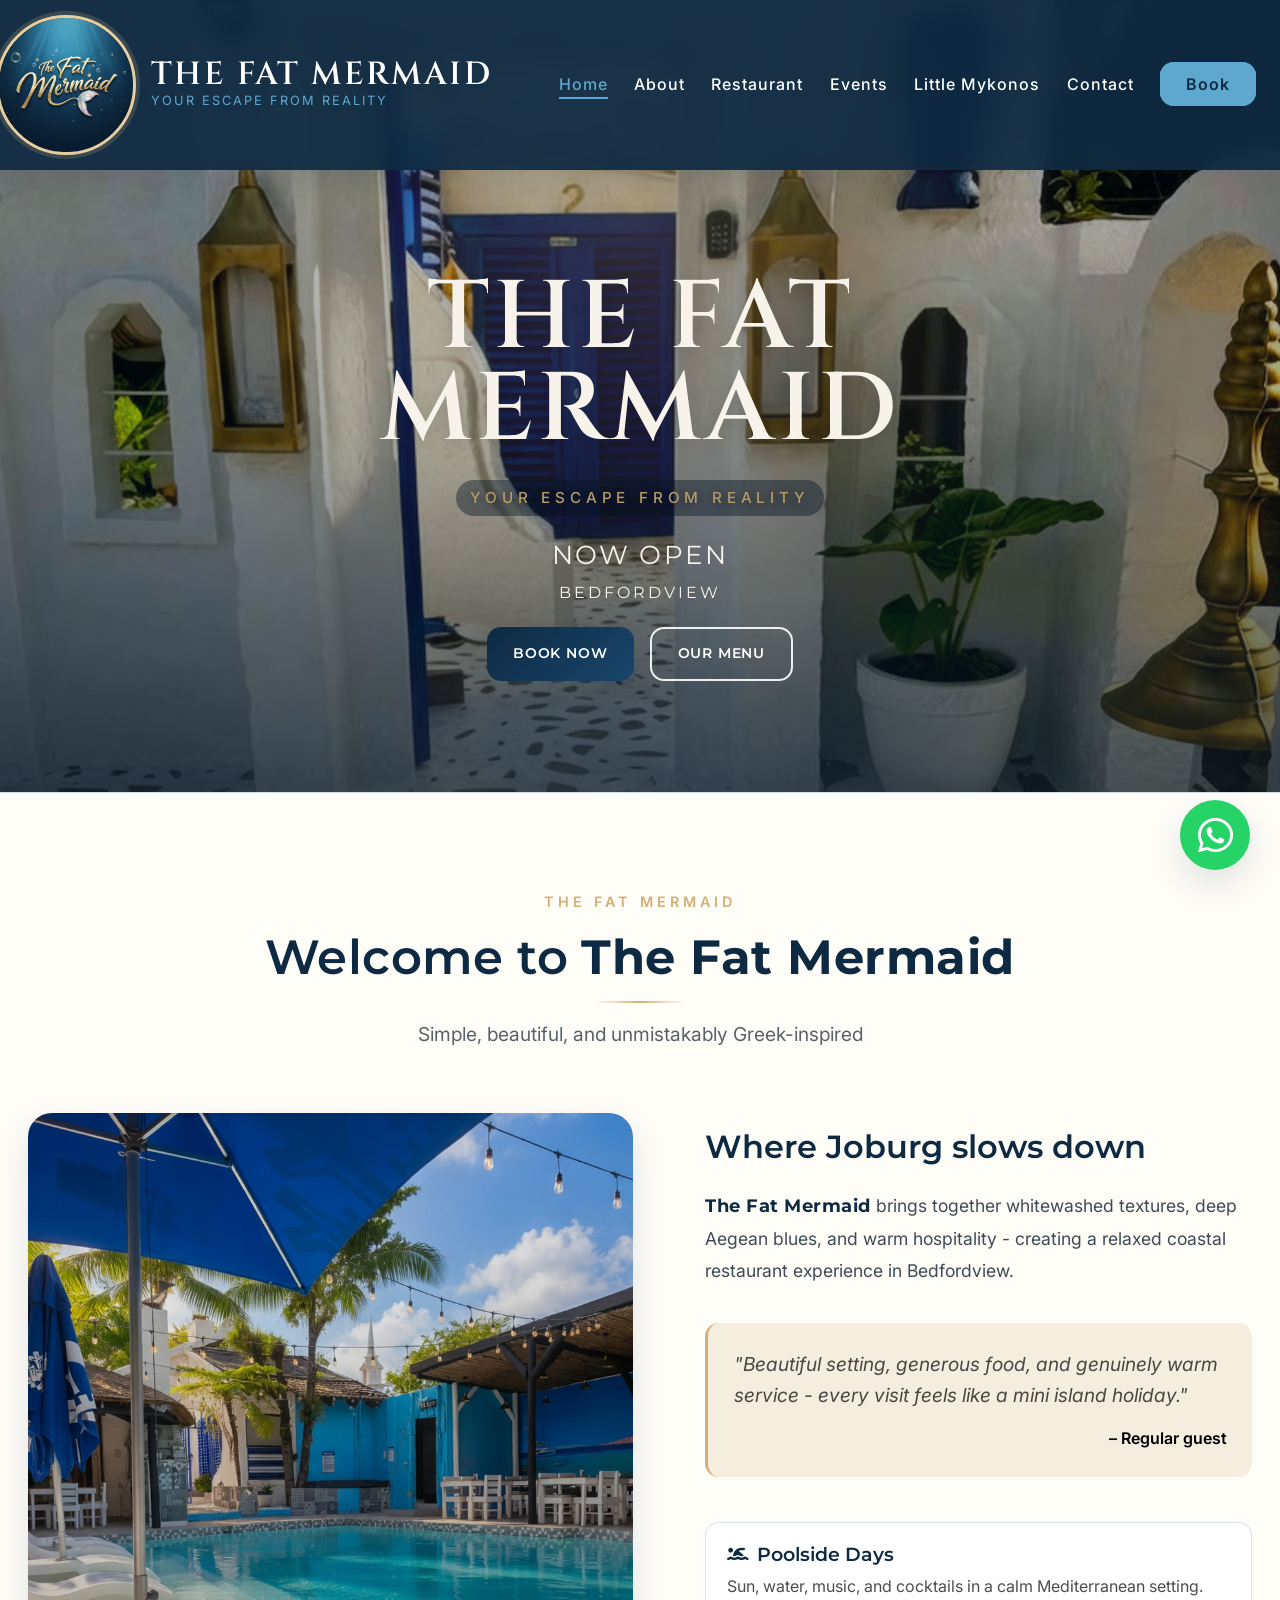
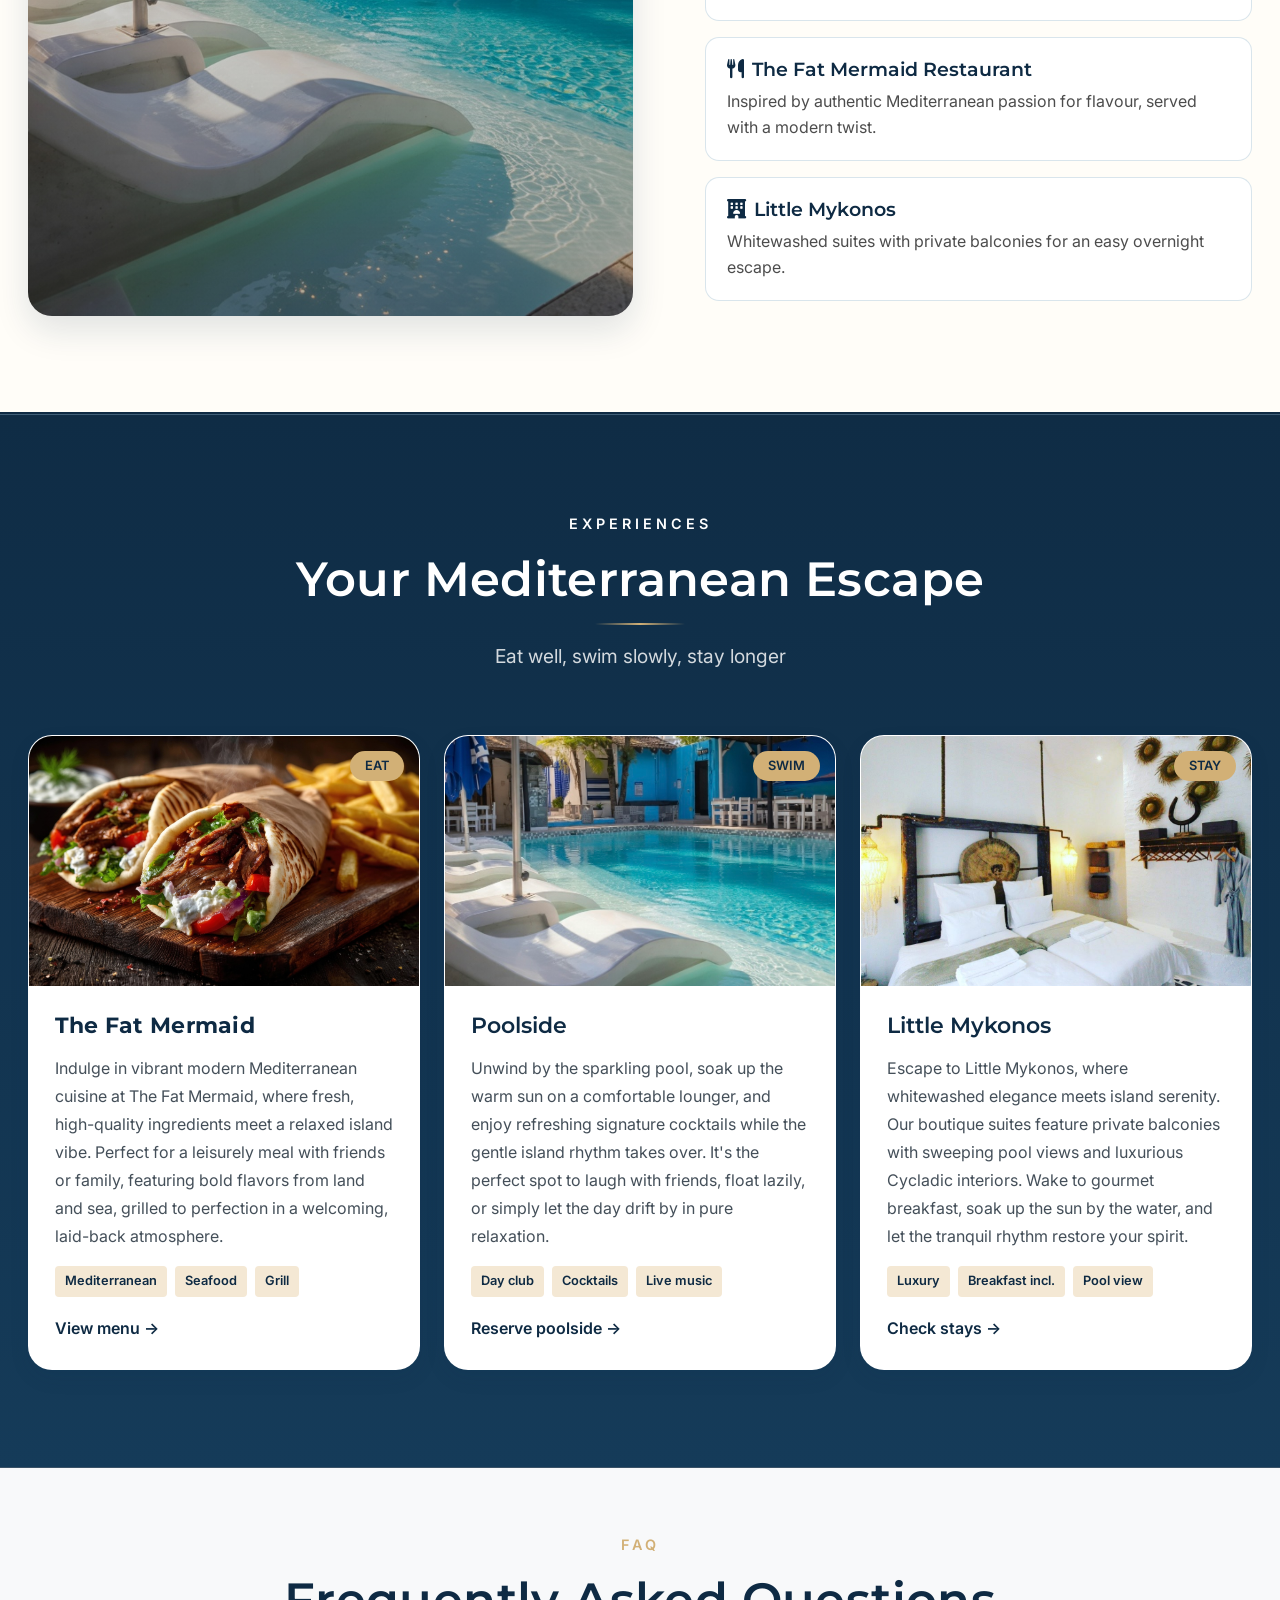
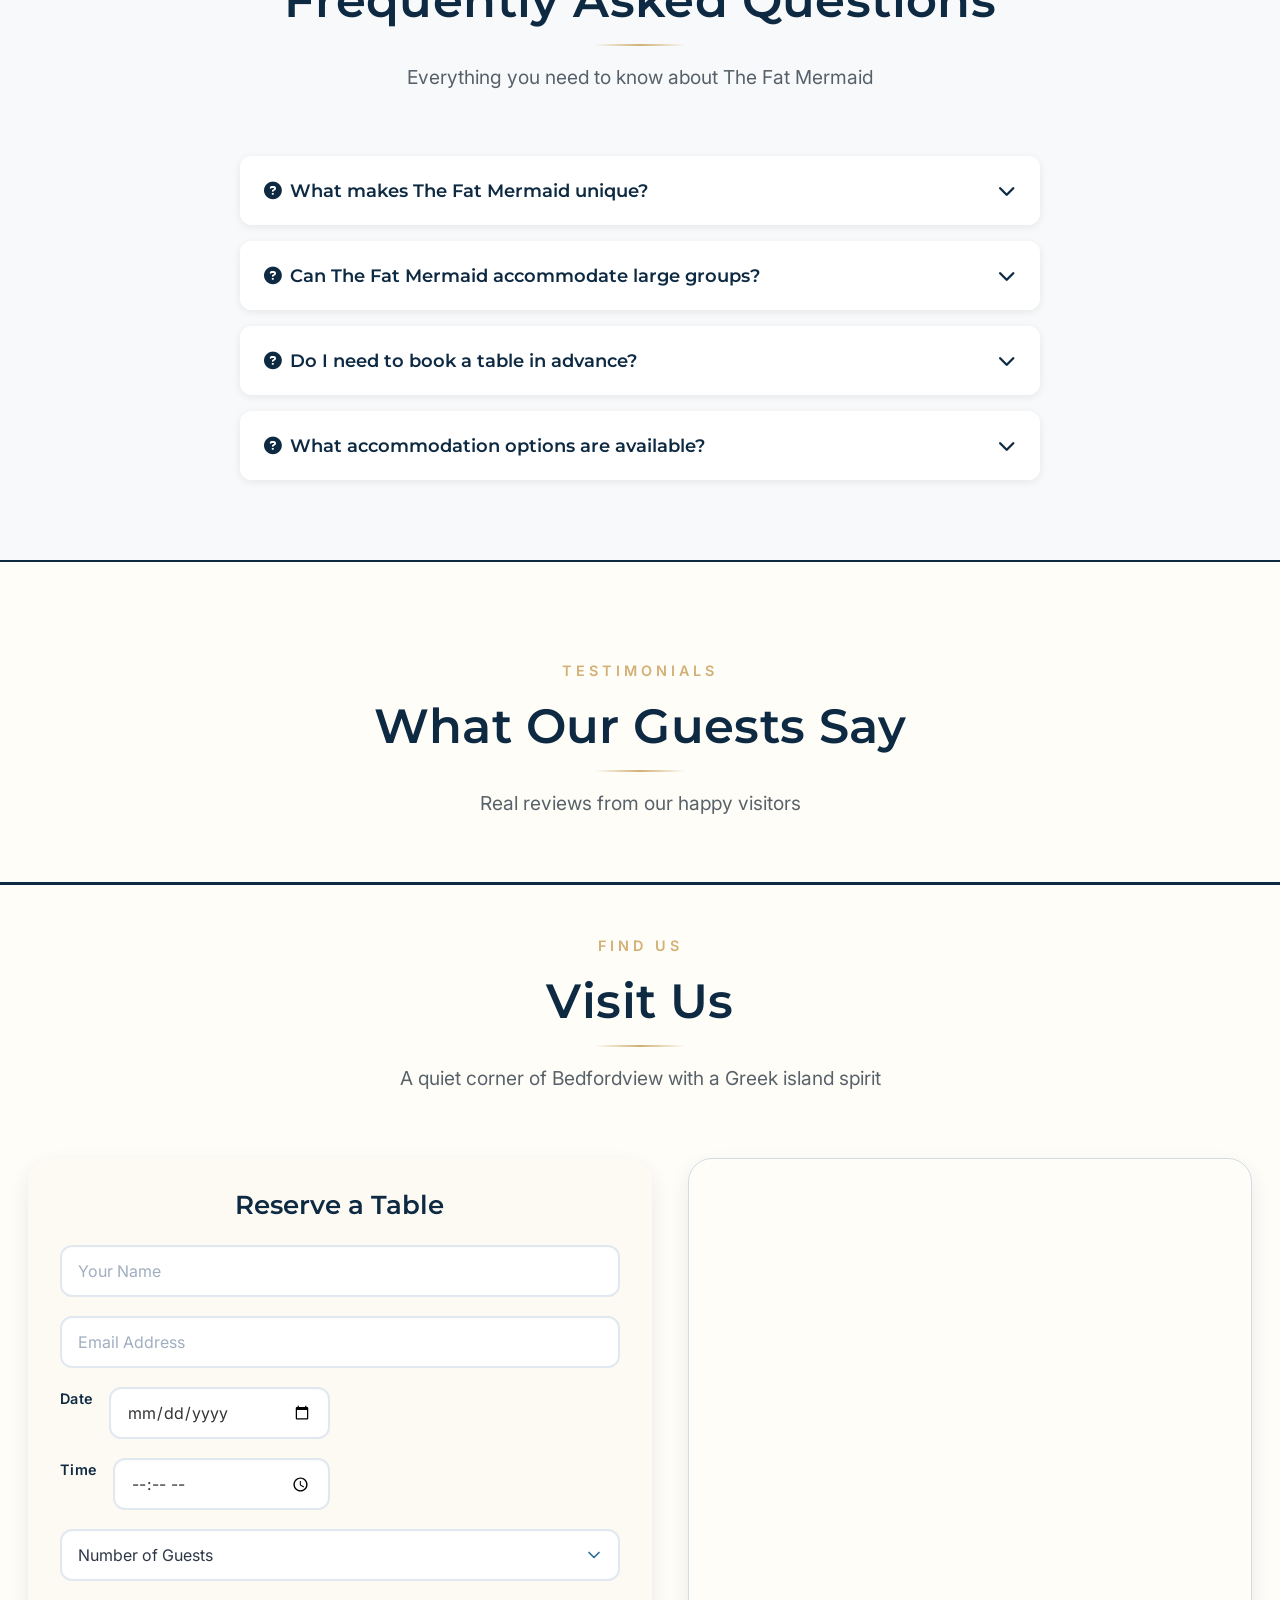
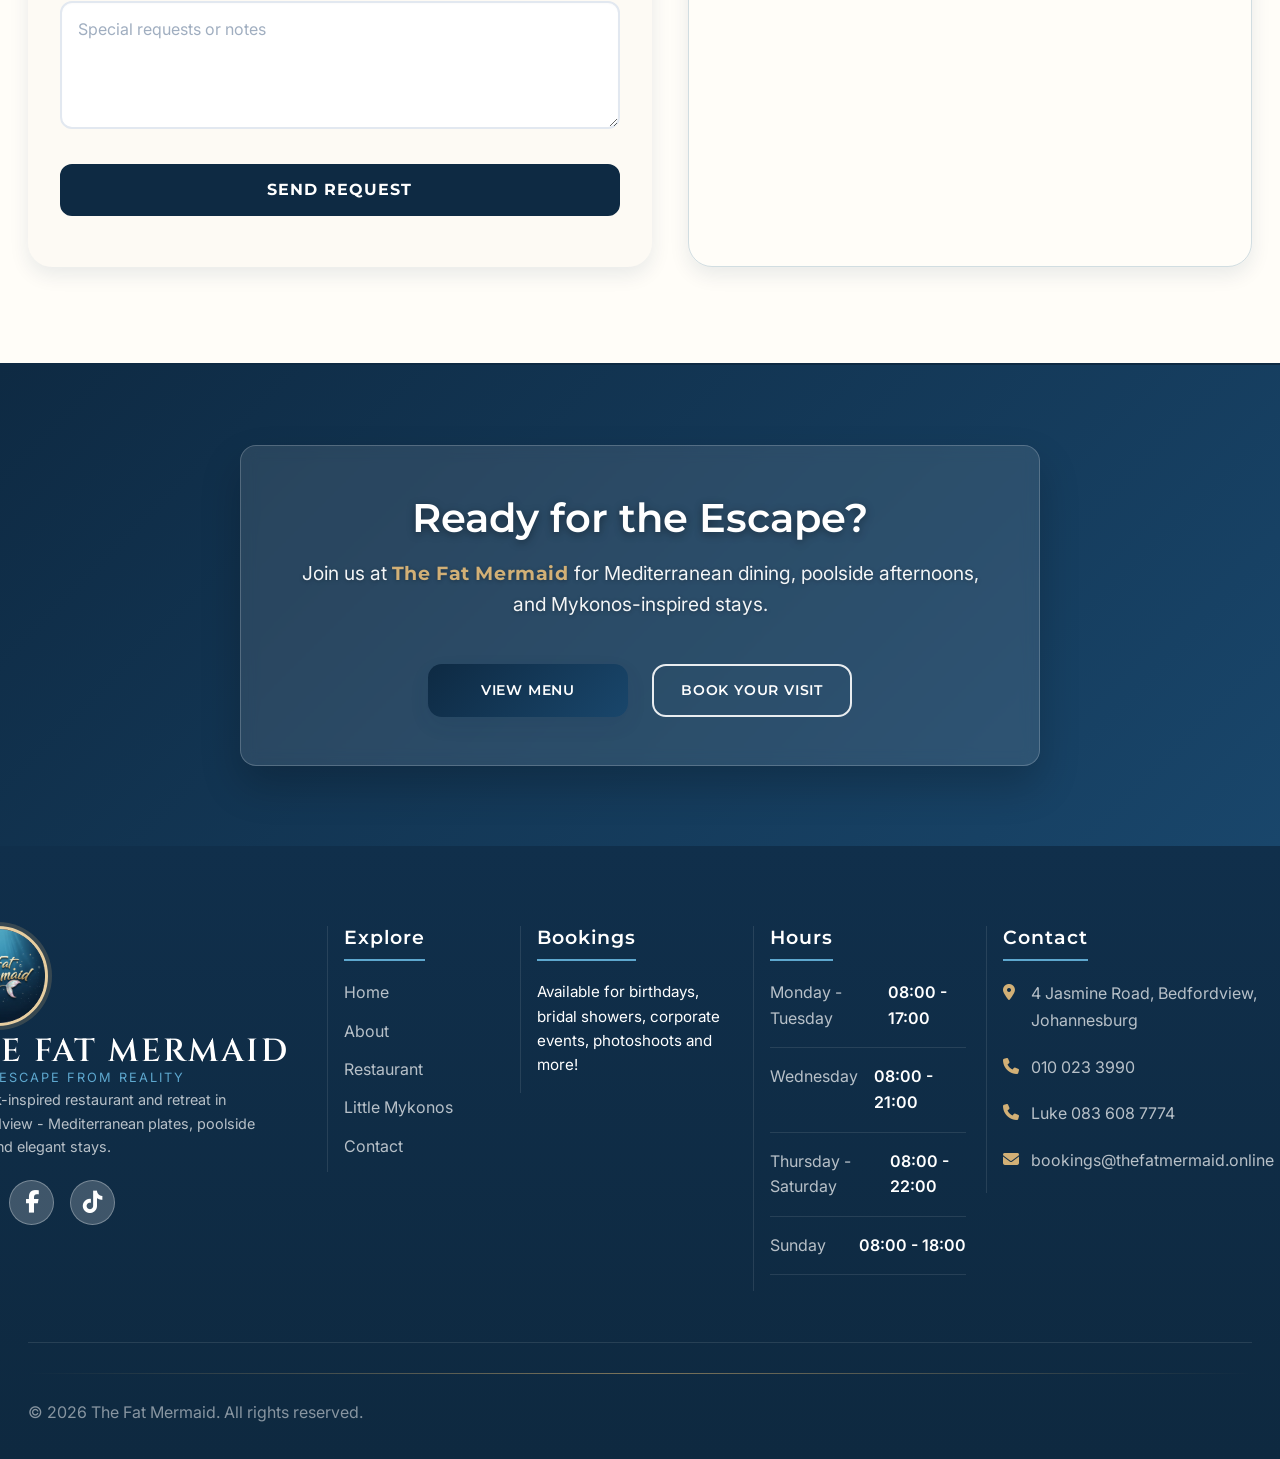
==== commit 7c7acf8c: "Add FAQ accordion section, update footer with Bookings column and improved desktop layout, fix food " ====
--- a/index.html
+++ b/index.html
@@ -341,6 +341,55 @@
         </div>
     </section>
 
+    <!-- FAQ Section -->
+    <section id="faq" class="faq-section" style="padding: 4rem 0; background: #f8f9fa;">
+        <div class="container">
+            <div class="section-header">
+                <div class="section-label">FAQ</div>
+                <h2 class="section-title">Frequently Asked Questions</h2>
+                <p class="section-subtitle">Everything you need to know about The Fat Mermaid</p>
+            </div>
+            <div class="faq-grid" style="max-width: 800px; margin: 0 auto;">
+                <div class="faq-item" style="background: #fff; border-radius: 12px; margin-bottom: 1rem; box-shadow: 0 2px 8px rgba(0,0,0,0.08); overflow: hidden;">
+                    <button class="faq-question" style="width: 100%; padding: 1.5rem; border: none; background: #fff; cursor: pointer; display: flex; justify-content: space-between; align-items: center; font-family: 'Montserrat', sans-serif; font-size: 1.1rem; font-weight: 600; color: #0e2a43; text-align: left;">
+                        <span><i class="fas fa-question-circle" style="color: #0e2a43; margin-right: 0.5rem;"></i>What makes The Fat Mermaid unique?</span>
+                        <i class="fas fa-chevron-down" style="transition: transform 0.3s ease;"></i>
+                    </button>
+                    <div class="faq-answer" style="max-height: 0; overflow: hidden; transition: max-height 0.3s ease, padding 0.3s ease;">
+                        <p style="padding: 0 1.5rem 1.5rem 1.5rem; color: #444; line-height: 1.6; font-family: 'Inter', sans-serif;">The Fat Mermaid stands out due to its poolside setting, allowing guests to enjoy cocktails and sunset celebrations. The venue's ambiance is enhanced by string lights, blue umbrellas, and a hanging plant, creating a festive atmosphere. This makes it an attractive option for various events including year-end functions, birthday parties, and corporate events, providing a unique "escape from reality" experience.</p>
+                    </div>
+                </div>
+                <div class="faq-item" style="background: #fff; border-radius: 12px; margin-bottom: 1rem; box-shadow: 0 2px 8px rgba(0,0,0,0.08); overflow: hidden;">
+                    <button class="faq-question" style="width: 100%; padding: 1.5rem; border: none; background: #fff; cursor: pointer; display: flex; justify-content: space-between; align-items: center; font-family: 'Montserrat', sans-serif; font-size: 1.1rem; font-weight: 600; color: #0e2a43; text-align: left;">
+                        <span><i class="fas fa-question-circle" style="color: #0e2a43; margin-right: 0.5rem;"></i>Can The Fat Mermaid accommodate large groups?</span>
+                        <i class="fas fa-chevron-down" style="transition: transform 0.3s ease;"></i>
+                    </button>
+                    <div class="faq-answer" style="max-height: 0; overflow: hidden; transition: max-height 0.3s ease, padding 0.3s ease;">
+                        <p style="padding: 0 1.5rem 1.5rem 1.5rem; color: #444; line-height: 1.6; font-family: 'Inter', sans-serif;">Yes! We offer event venue hire for various celebrations and can accommodate sizable groups. Whether it's corporate events, year-end functions, birthday parties, or other special occasions, we can cater to your needs. For more detailed information on capacity and custom arrangements, contact us directly at 010 023 3990 or 083 608 7774.</p>
+                    </div>
+                </div>
+                <div class="faq-item" style="background: #fff; border-radius: 12px; margin-bottom: 1rem; box-shadow: 0 2px 8px rgba(0,0,0,0.08); overflow: hidden;">
+                    <button class="faq-question" style="width: 100%; padding: 1.5rem; border: none; background: #fff; cursor: pointer; display: flex; justify-content: space-between; align-items: center; font-family: 'Montserrat', sans-serif; font-size: 1.1rem; font-weight: 600; color: #0e2a43; text-align: left;">
+                        <span><i class="fas fa-question-circle" style="color: #0e2a43; margin-right: 0.5rem;"></i>Do I need to book a table in advance?</span>
+                        <i class="fas fa-chevron-down" style="transition: transform 0.3s ease;"></i>
+                    </button>
+                    <div class="faq-answer" style="max-height: 0; overflow: hidden; transition: max-height 0.3s ease, padding 0.3s ease;">
+                        <p style="padding: 0 1.5rem 1.5rem 1.5rem; color: #444; line-height: 1.6; font-family: 'Inter', sans-serif;">While walk-ins are welcome, we recommend making a reservation to ensure your table is ready, especially on weekends and during our popular cocktail hours. You can book through our website's reservation form, call us directly, or send a WhatsApp message. For larger groups or special events, advance booking is essential.</p>
+                    </div>
+                </div>
+                <div class="faq-item" style="background: #fff; border-radius: 12px; margin-bottom: 1rem; box-shadow: 0 2px 8px rgba(0,0,0,0.08); overflow: hidden;">
+                    <button class="faq-question" style="width: 100%; padding: 1.5rem; border: none; background: #fff; cursor: pointer; display: flex; justify-content: space-between; align-items: center; font-family: 'Montserrat', sans-serif; font-size: 1.1rem; font-weight: 600; color: #0e2a43; text-align: left;">
+                        <span><i class="fas fa-question-circle" style="color: #0e2a43; margin-right: 0.5rem;"></i>What accommodation options are available?</span>
+                        <i class="fas fa-chevron-down" style="transition: transform 0.3s ease;"></i>
+                    </button>
+                    <div class="faq-answer" style="max-height: 0; overflow: hidden; transition: max-height 0.3s ease, padding 0.3s ease;">
+                        <p style="padding: 0 1.5rem 1.5rem 1.5rem; color: #444; line-height: 1.6; font-family: 'Inter', sans-serif;">Our Little Mykonos accommodation offers both Standard and Family rooms. Standard rooms are perfect for couples or solo travelers at R1400 per night, while Family rooms at R1600 per night include a fully equipped kitchen and are ideal for longer stays. All rooms include breakfast at our restaurant and access to our on-site spa and pool facilities.</p>
+                    </div>
+                </div>
+            </div>
+        </div>
+    </section>
+
     <!-- Contact Section – now with Booking Form instead of Contact Info -->
     <section id="contact" class="contact">
         <div class="container">
@@ -466,6 +515,11 @@
                 </div>
                 
                 <div class="footer-col">
+                    <h3 class="footer-title">Bookings</h3>
+                    <p style="color: #ffffff; font-size: 0.95rem; line-height: 1.6; font-family: 'Inter', sans-serif;">Available for birthdays, bridal showers, corporate events, photoshoots and more!</p>
+                </div>
+                
+                <div class="footer-col">
                     <h3 class="footer-title">Hours</h3>
                     <ul class="footer-hours">
                         <li><span>Monday - Tuesday</span><span>08:00 - 17:00</span></li>
@@ -543,7 +597,7 @@
 
         // Premium scroll reveal
         const revealTargets = document.querySelectorAll(
-            '.section-header, .about-image-main, .about-text, .info-card, .menu-item, .booking-form, .contact-map, .cta-title, .cta-text, .cta-buttons, .footer-col'
+            '.section-header, .about-image-main, .about-text, .info-card, .menu-item, .faq-item, .booking-form, .contact-map, .cta-title, .cta-text, .cta-buttons, .footer-col'
         );
 
         revealTargets.forEach((el, index) => {
@@ -600,6 +654,34 @@
         
         // Run on touch (when user interacts)
         document.addEventListener('touchstart', forceButtonBlue, { passive: true });
+
+        // FAQ Accordion functionality
+        const faqQuestions = document.querySelectorAll('.faq-question');
+        faqQuestions.forEach(question => {
+            question.addEventListener('click', () => {
+                const faqItem = question.parentElement;
+                const answer = question.nextElementSibling;
+                const icon = question.querySelector('.fa-chevron-down');
+                const isOpen = answer.style.maxHeight && answer.style.maxHeight !== '0px';
+
+                // Close all other FAQ items
+                document.querySelectorAll('.faq-answer').forEach(otherAnswer => {
+                    if (otherAnswer !== answer) {
+                        otherAnswer.style.maxHeight = '0px';
+                        otherAnswer.parentElement.querySelector('.fa-chevron-down').style.transform = 'rotate(0deg)';
+                    }
+                });
+
+                // Toggle current FAQ item
+                if (isOpen) {
+                    answer.style.maxHeight = '0px';
+                    icon.style.transform = 'rotate(0deg)';
+                } else {
+                    answer.style.maxHeight = answer.scrollHeight + 'px';
+                    icon.style.transform = 'rotate(180deg)';
+                }
+            });
+        });
     </script>
 </body>
 </html>
--- a/CSS/index.css
+++ b/CSS/index.css
@@ -1058,8 +1058,8 @@
 }
 .footer-main {
     display: grid;
-    grid-template-columns: 1.35fr 1fr 1fr 1fr;
-    gap: 40px;
+    grid-template-columns: 0.9fr 0.8fr 0.8fr 0.8fr 1fr;
+    gap: 20px;
     margin-bottom: 50px;
     align-items: start;
 }
@@ -1067,7 +1067,7 @@
     min-width: 0;
 }
 .footer-col:not(:first-child) {
-    padding-left: 24px;
+    padding-left: 16px;
     border-left: 1px solid rgba(255,255,255,0.1);
 }
 .footer-logo .logo-wrapper {
@@ -1076,16 +1076,17 @@
     gap: 10px;
 }
 .footer-logo .logo-image {
-    height: 140px;
-    width: 140px;
+    height: 100px;
+    width: 100px;
     border: 3px solid var(--logo-border);
 }
 .footer-description {
     color: rgba(255,255,255,0.7);
     margin-bottom: 1.4rem;
-    line-height: 1.75;
+    line-height: 1.6;
     max-width: 100%;
     word-wrap: break-word;
+    font-size: 0.9rem;
 }
 .footer .social-links {
     display: flex;
@@ -1254,7 +1255,7 @@
 
 /* ===== RESPONSIVE ===== */
 @media (max-width: 1200px) {
-    .footer-main { grid-template-columns: repeat(2, 1fr); gap: 30px; }
+    .footer-main { grid-template-columns: repeat(3, 1fr); gap: 30px; }
     .footer-col:not(:first-child) {
         padding-left: 0;
         border-left: none;
@@ -1385,6 +1386,15 @@
     .hero-slide { background-position: center 20%; }
     .hero-content { padding: clamp(145px, 18vh, 240px) 20px 0; }
     .hero-slide { filter: contrast(1.22) saturate(1.12) brightness(0.86); }
+    .footer-col:first-child {
+        margin-left: -80px;
+    }
+    .footer-col:nth-child(2) {
+        margin-left: 40px;
+    }
+    .footer-col:last-child {
+        margin-right: -40px;
+    }
     .hero-bg::before { background: linear-gradient(to top, rgba(8, 22, 36, 0.68), rgba(8, 22, 36, 0.28) 44%, rgba(8, 22, 36, 0.1)); }
     .hero-buttons { margin-top: 0.55rem; }
     .header .container { padding-left: 14px; padding-right: 24px; }
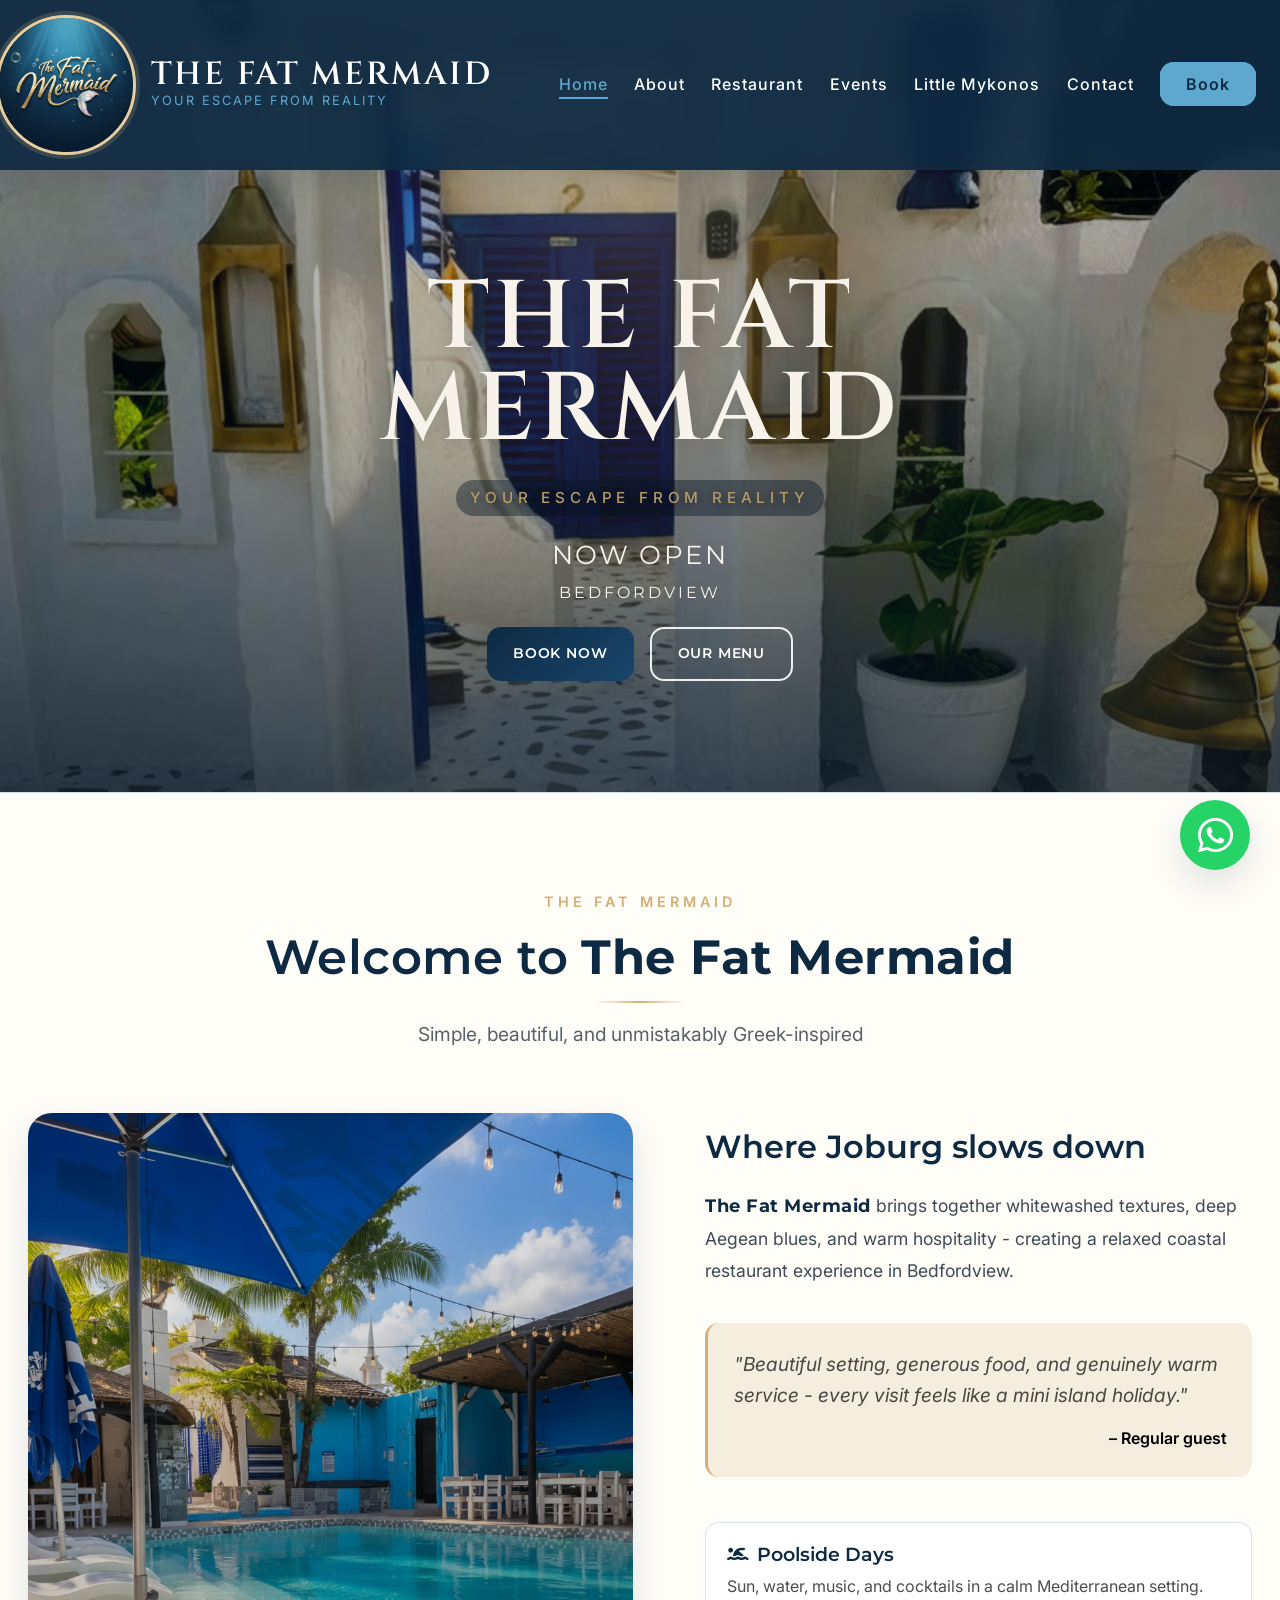
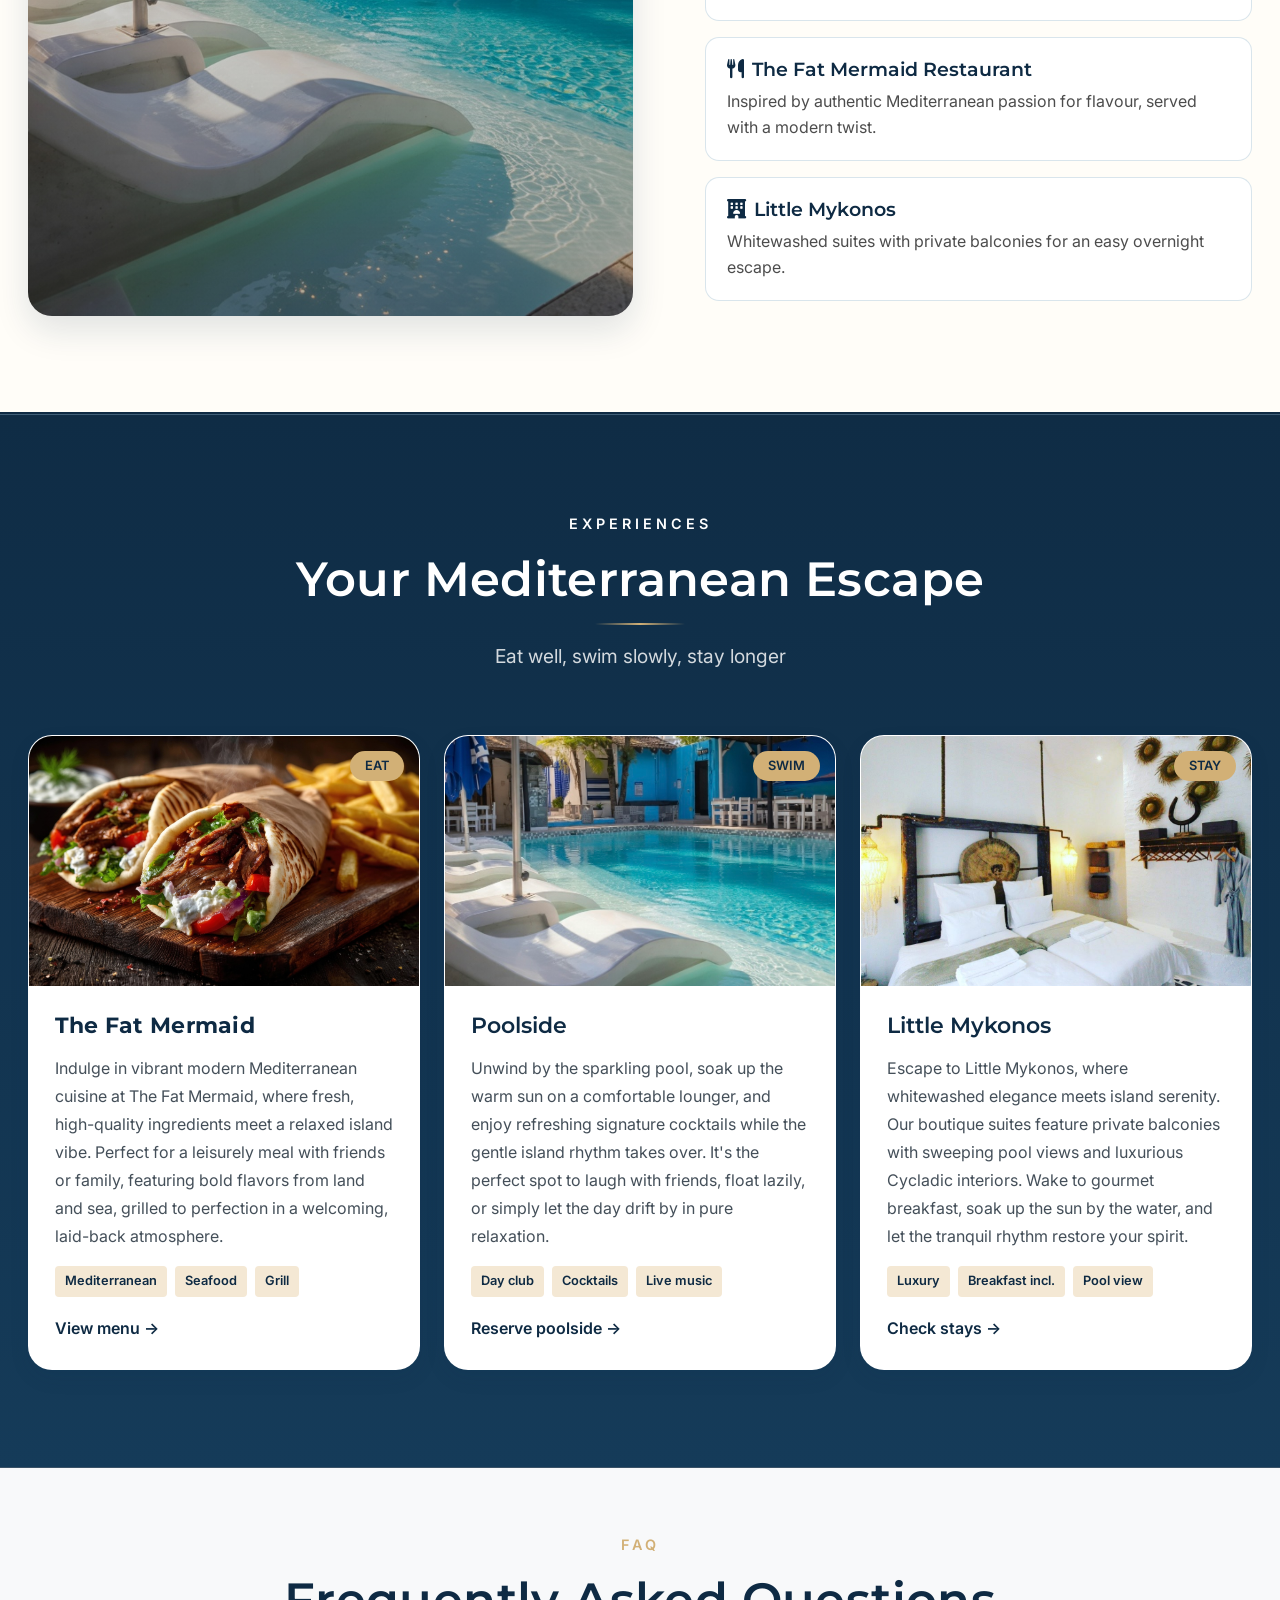
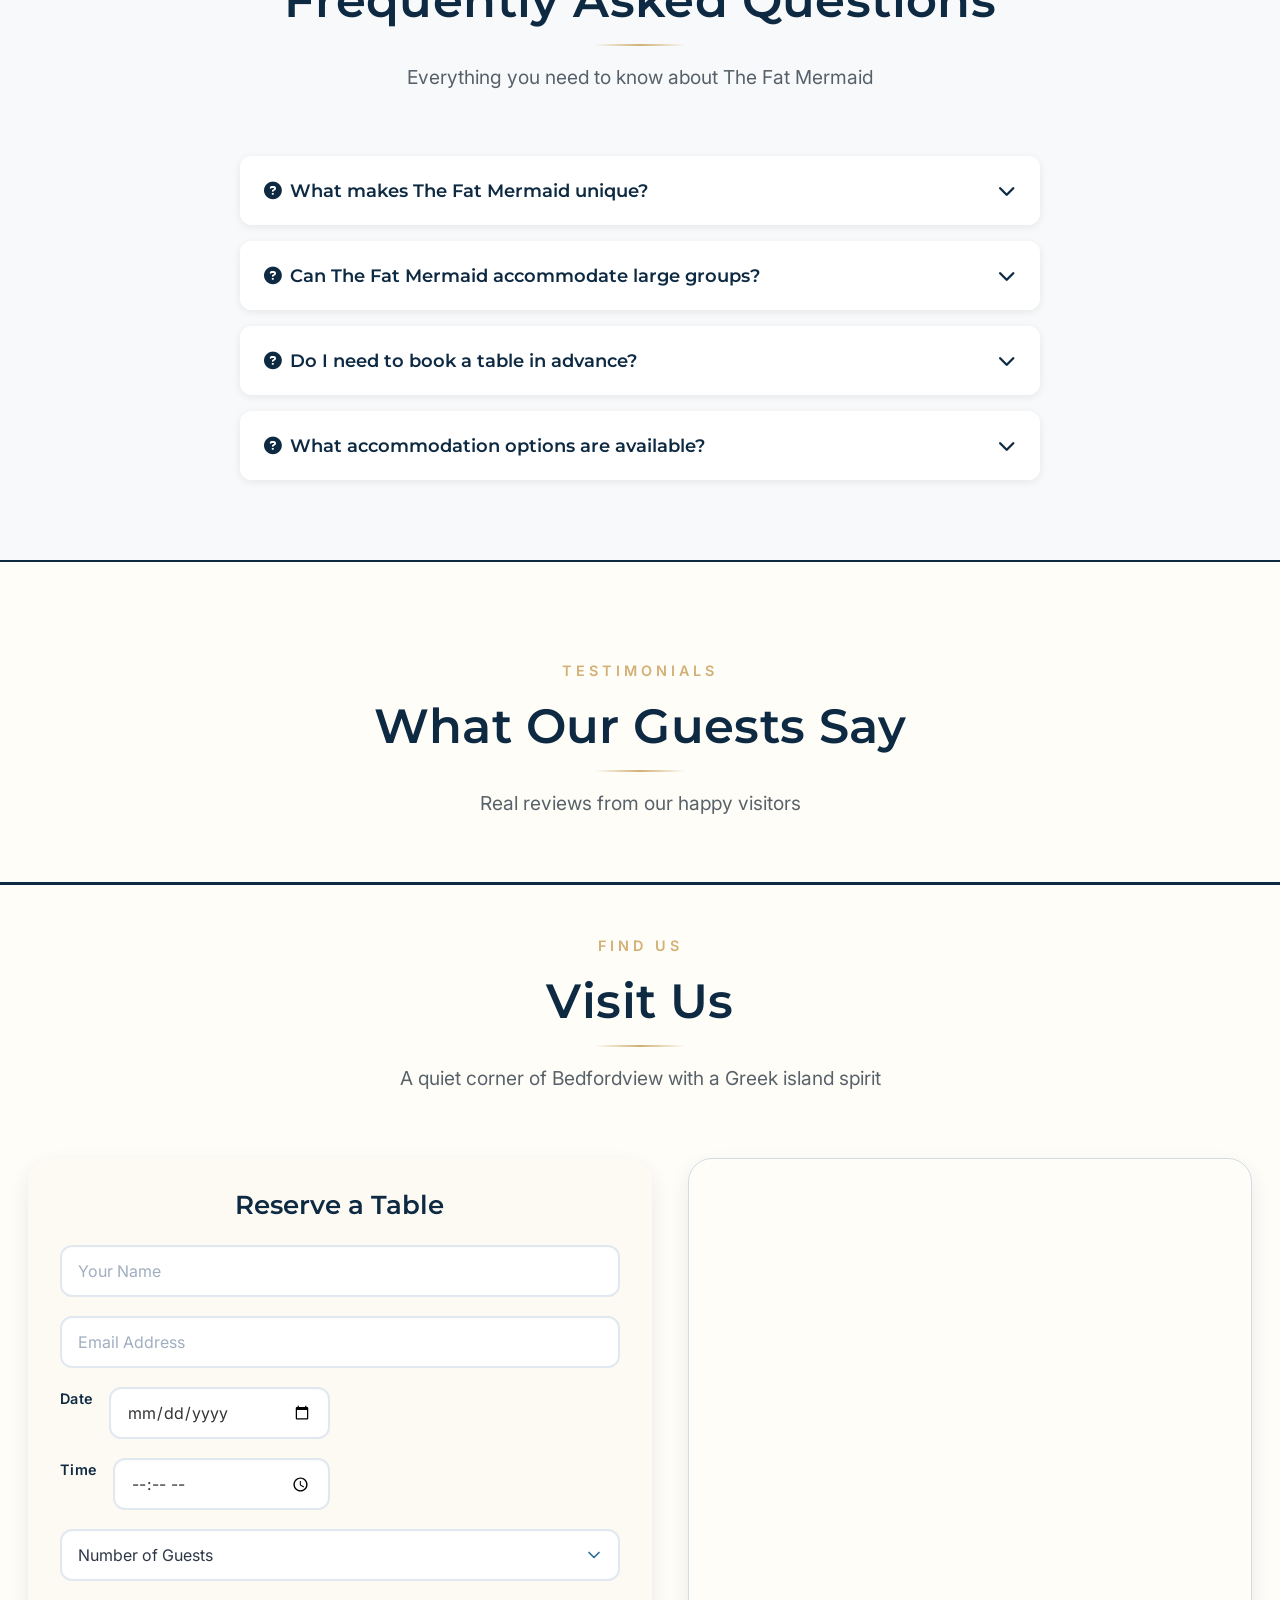
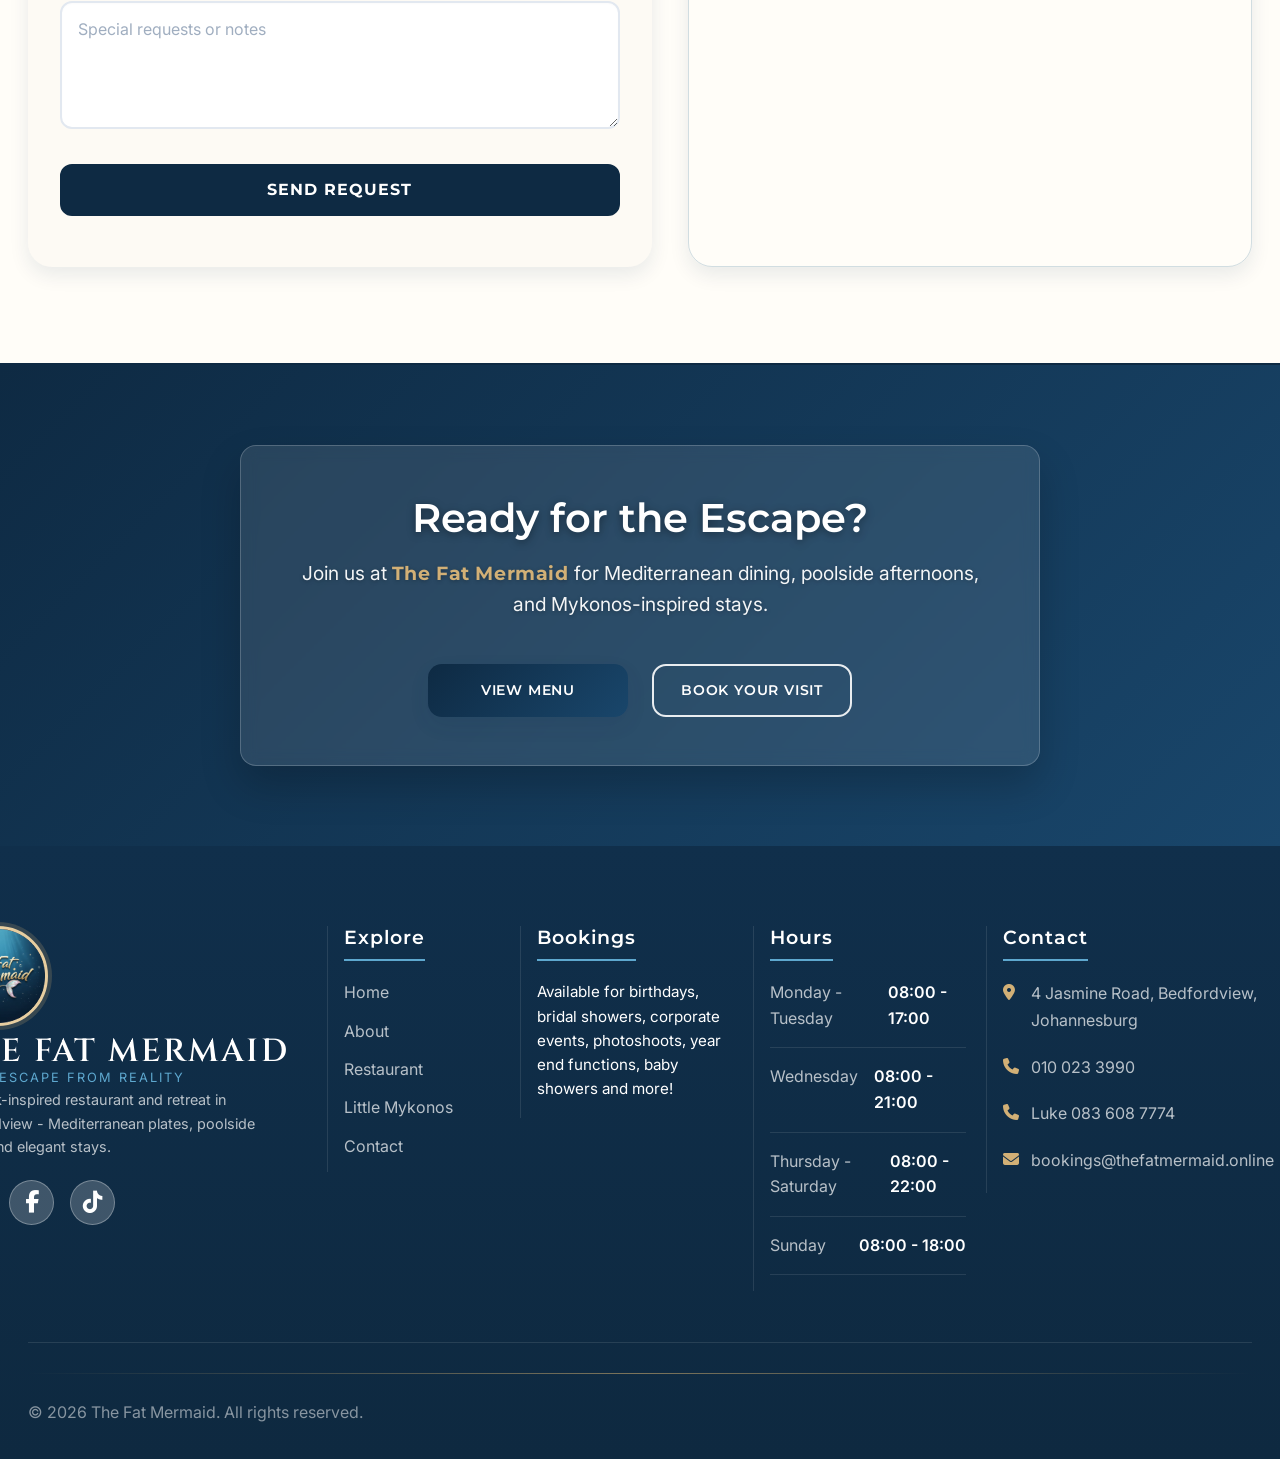
==== commit 7d06420a: "Update Bookings footer text to include year end functions and baby showers across all pages" ====
--- a/index.html
+++ b/index.html
@@ -13,9 +13,11 @@
     <meta name="ICBM" content="-26.1784, 28.1307">
     
     <!-- SEO Meta Tags -->
-    <title>The Fat Mermaid | Best Mediterranean Restaurant in Bedfordview, East Rand</title>
-    <meta name="description" content="Experience authentic Mediterranean cuisine at The Fat Mermaid in Bedfordview, East Rand. Best restaurant near me for fine dining, tapas, cocktails & weekend brunch. Book now!">
-    <meta name="keywords" content="restaurant near me, restaurants in Bedfordview, Mediterranean food East Rand, best restaurants Johannesburg, tapas bar Bedfordview, cocktail bar East Rand, brunch spots near me, fine dining Bedfordview, private events venue, The Fat Mermaid">
+    <title>The Fat Mermaid | Mediterranean Restaurant & Events Venue Bedfordview | Greek Cuisine, Cocktails, Poolside Dining</title>
+    <meta name="description" content="The Fat Mermaid - Authentic Greek and Mediterranean restaurant in Bedfordview, Johannesburg. Fresh seafood, tapas, handcrafted cocktails, poolside dining, private events venue. Open daily for lunch, dinner & weekend brunch. Book your table today!">
+    <meta name="keywords" content="Mediterranean restaurant Bedfordview, Greek restaurant Johannesburg, seafood restaurant East Rand, tapas bar near me, cocktail lounge Bedfordview, poolside dining Johannesburg, brunch spots Bedfordview, private events venue Gauteng, corporate events East Rand, birthday party venue, wedding venue Bedfordview, fine dining restaurant, best restaurants near me, restaurant bookings, The Fat Mermaid">
+    <meta name="article:author" content="The Fat Mermaid">
+    <meta name="article:section" content="Restaurant & Dining">
     <meta name="author" content="The Fat Mermaid">
     <meta name="robots" content="index, follow">
     <link rel="canonical" href="https://thefatmermaid.co.za/">
@@ -516,7 +518,7 @@
                 
                 <div class="footer-col">
                     <h3 class="footer-title">Bookings</h3>
-                    <p style="color: #ffffff; font-size: 0.95rem; line-height: 1.6; font-family: 'Inter', sans-serif;">Available for birthdays, bridal showers, corporate events, photoshoots and more!</p>
+                    <p style="color: #ffffff; font-size: 0.95rem; line-height: 1.6; font-family: 'Inter', sans-serif;">Available for birthdays, bridal showers, corporate events, photoshoots, year end functions, baby showers and more!</p>
                 </div>
                 
                 <div class="footer-col">
--- a/CSS/index.css
+++ b/CSS/index.css
@@ -1062,6 +1062,18 @@
     gap: 20px;
     margin-bottom: 50px;
     align-items: start;
+}
+/* Desktop layout override */
+@media (min-width: 992px) {
+    .footer-col:first-child {
+        margin-left: -60px;
+    }
+    .footer-col:nth-child(2) {
+        margin-left: 30px;
+    }
+    .footer-col:last-child {
+        margin-right: -30px;
+    }
 }
 .footer-col {
     min-width: 0;
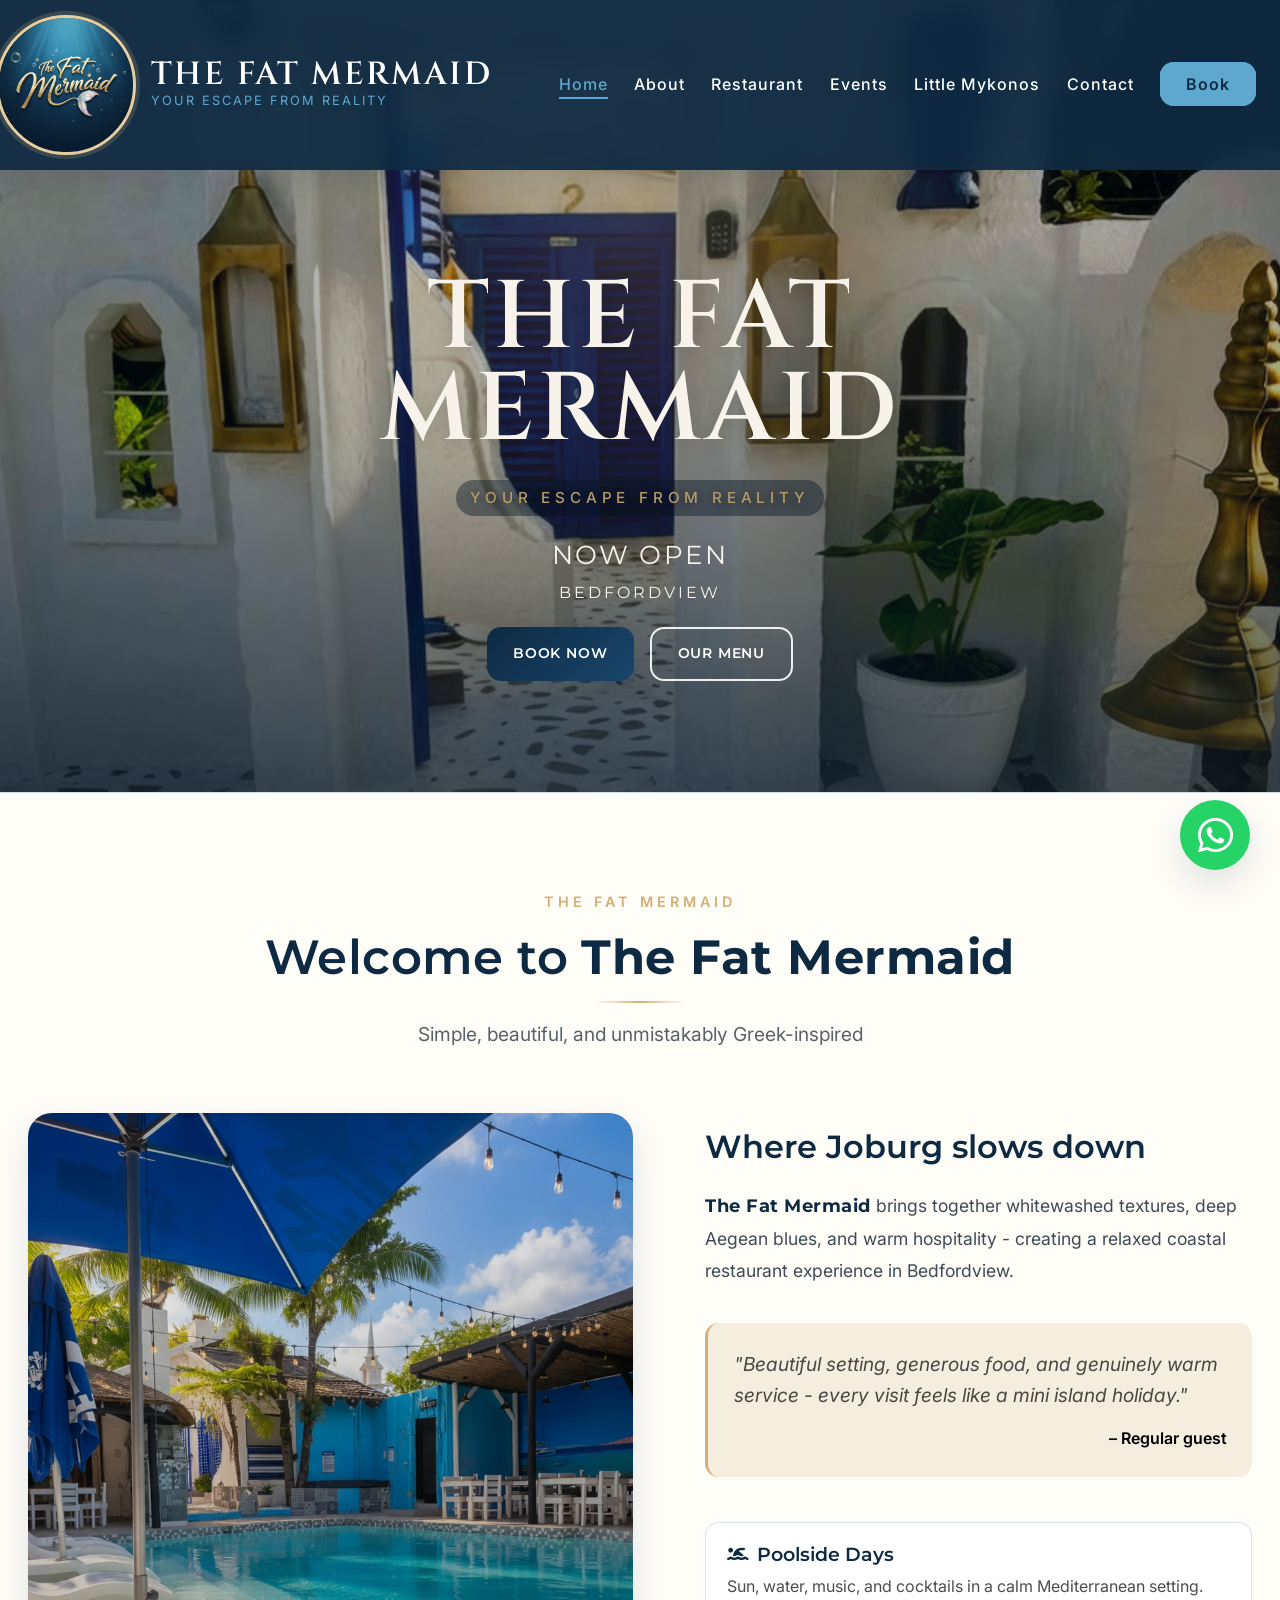
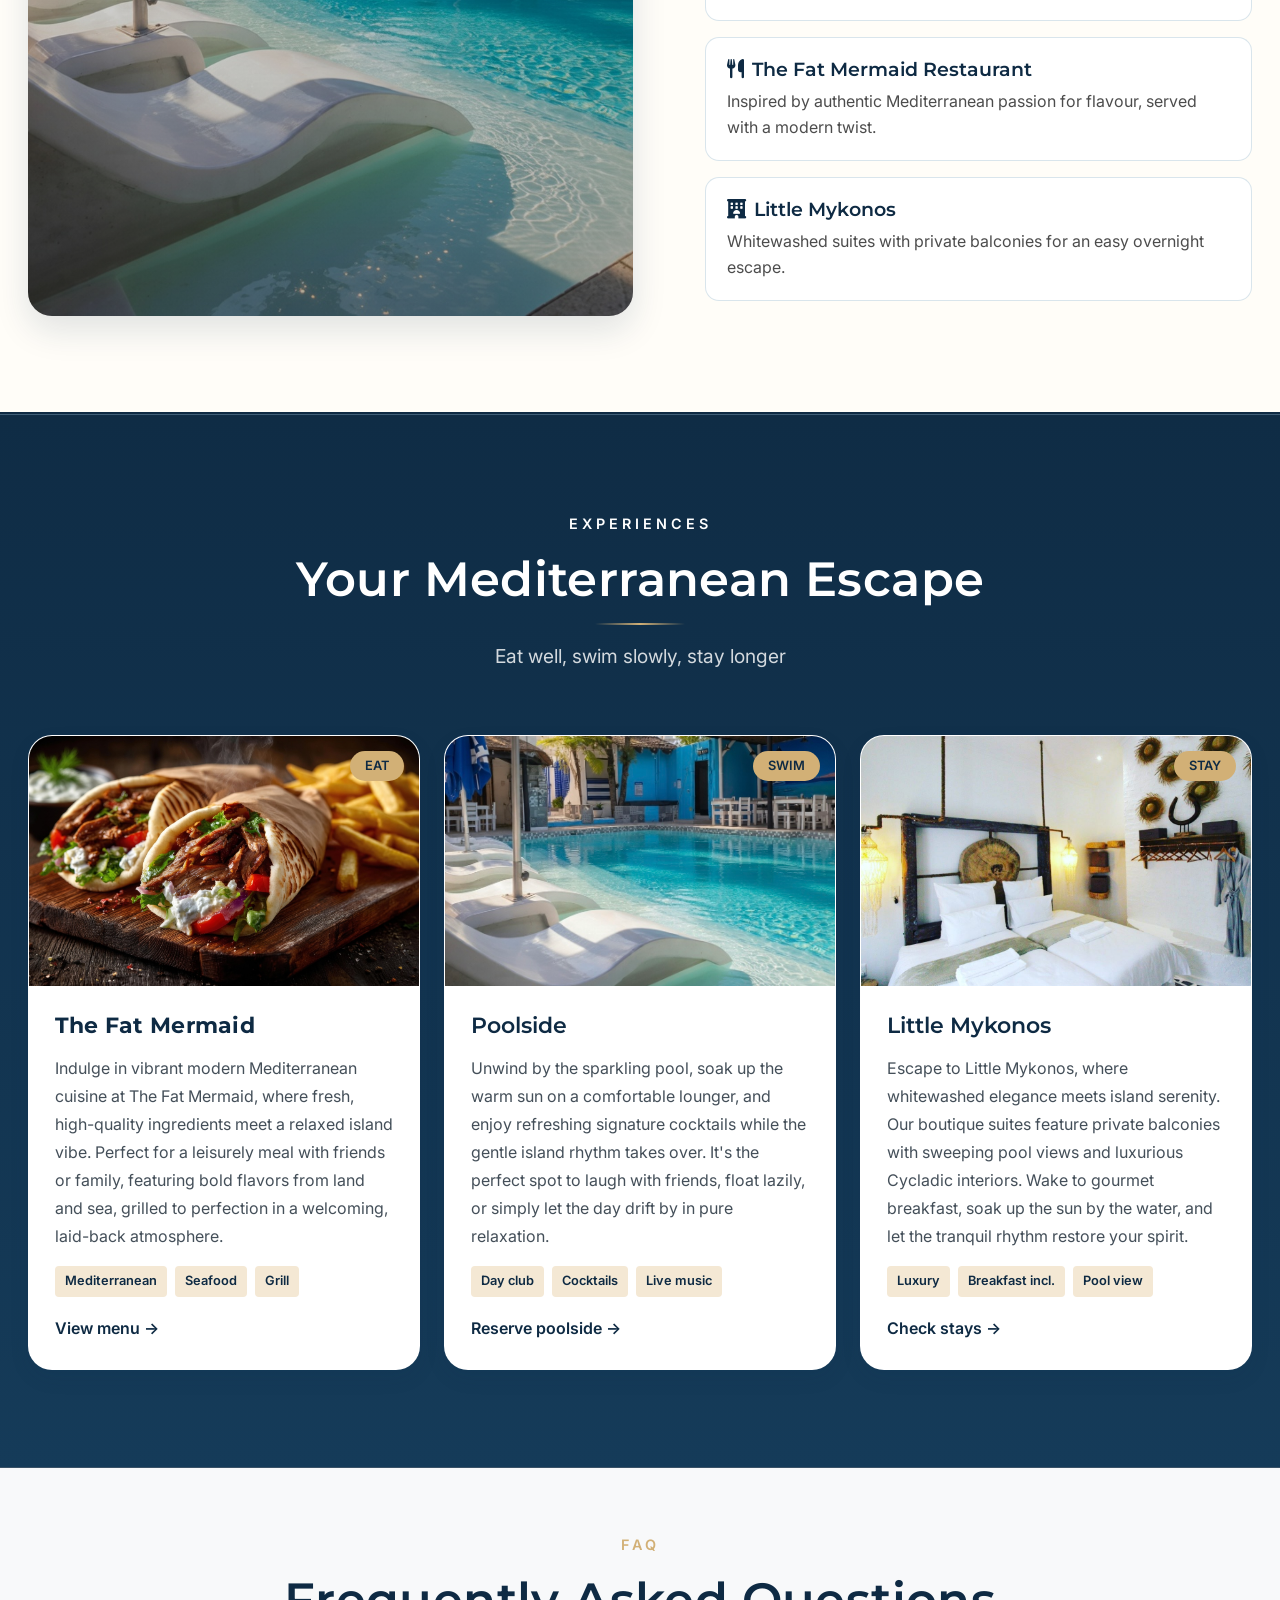
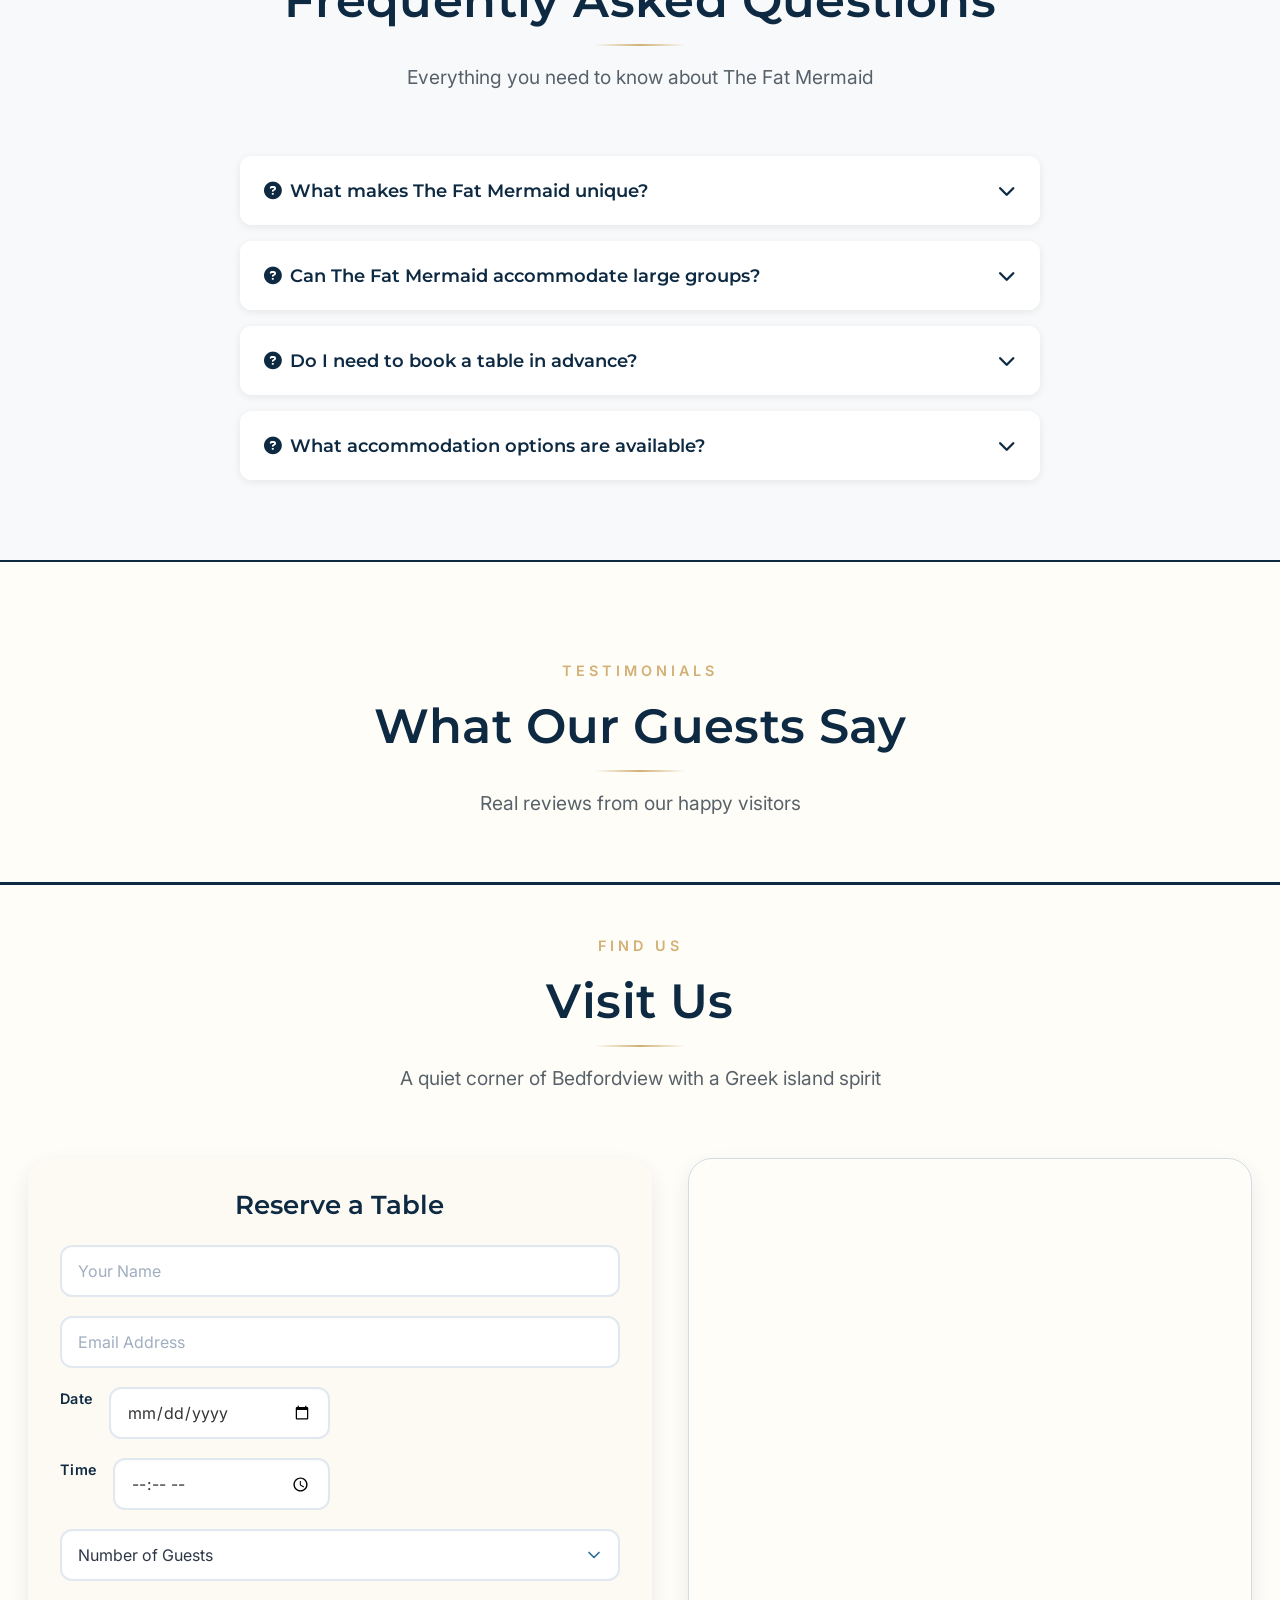
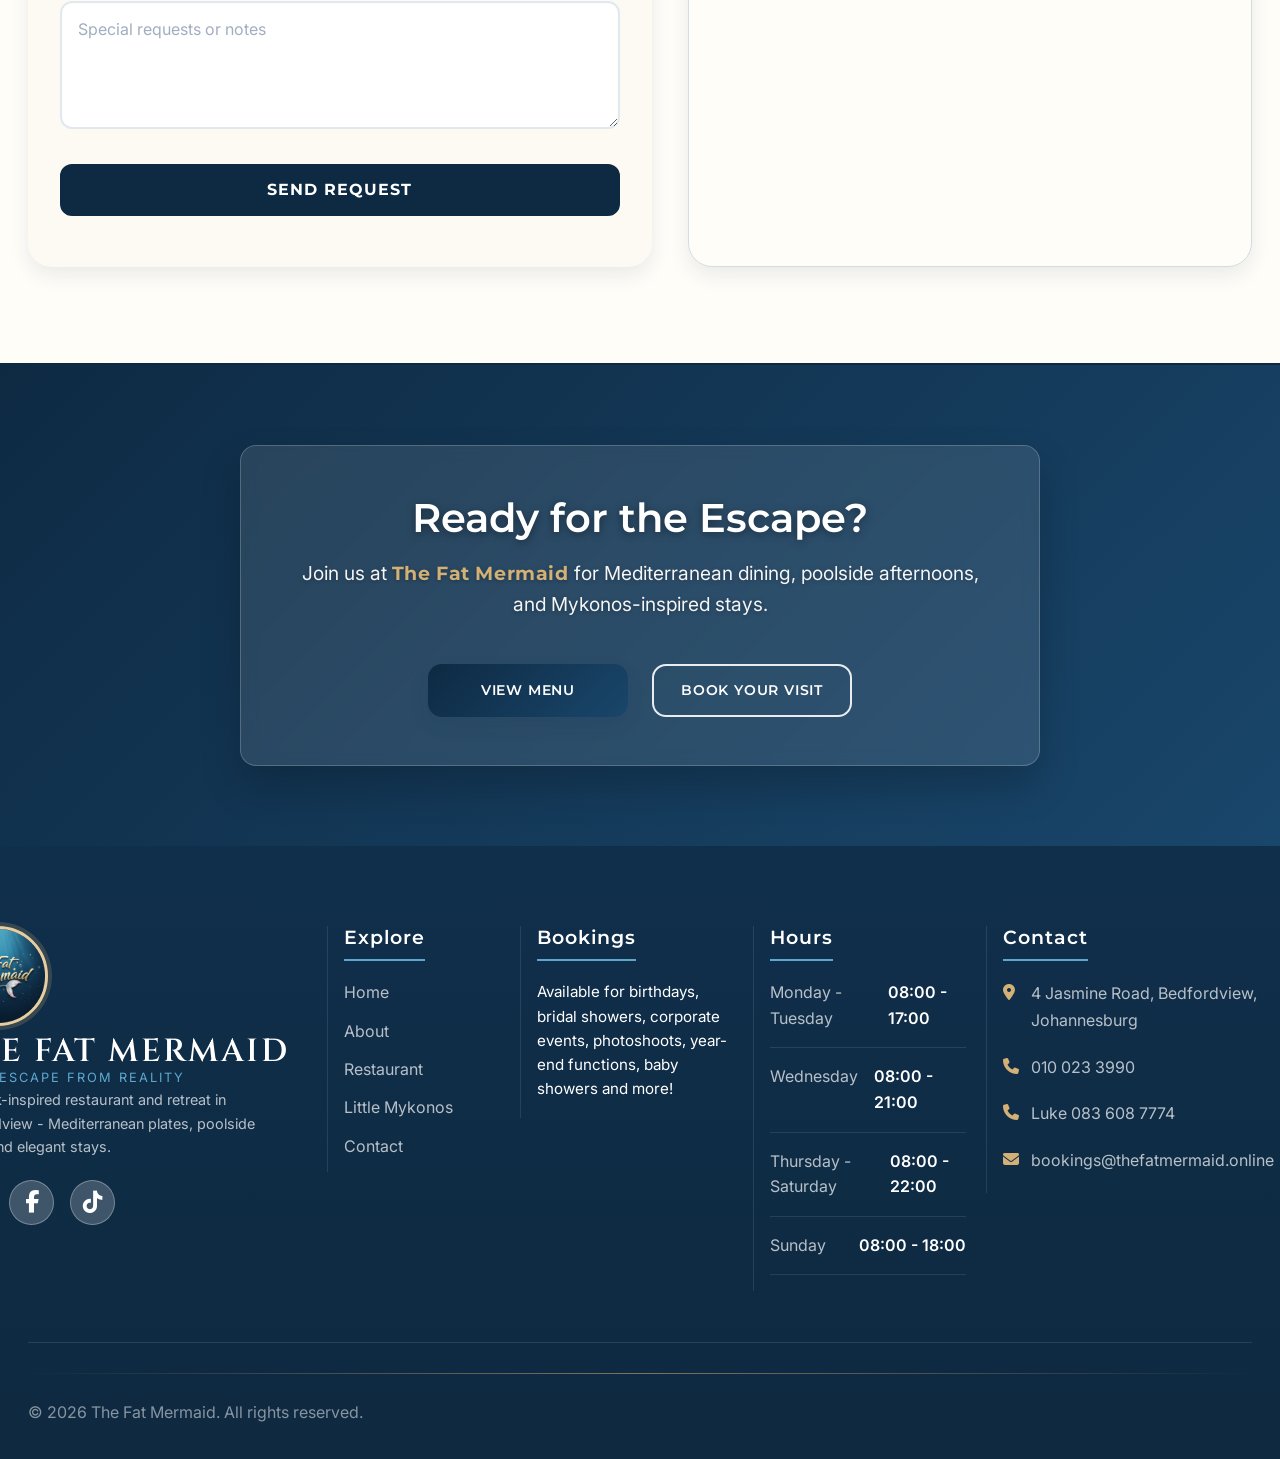
==== commit 4d88aa25: "Fix year-end spelling with dash in Bookings footer text" ====
--- a/index.html
+++ b/index.html
@@ -518,7 +518,7 @@
                 
                 <div class="footer-col">
                     <h3 class="footer-title">Bookings</h3>
-                    <p style="color: #ffffff; font-size: 0.95rem; line-height: 1.6; font-family: 'Inter', sans-serif;">Available for birthdays, bridal showers, corporate events, photoshoots, year end functions, baby showers and more!</p>
+                    <p style="color: #ffffff; font-size: 0.95rem; line-height: 1.6; font-family: 'Inter', sans-serif;">Available for birthdays, bridal showers, corporate events, photoshoots, year-end functions, baby showers and more!</p>
                 </div>
                 
                 <div class="footer-col">
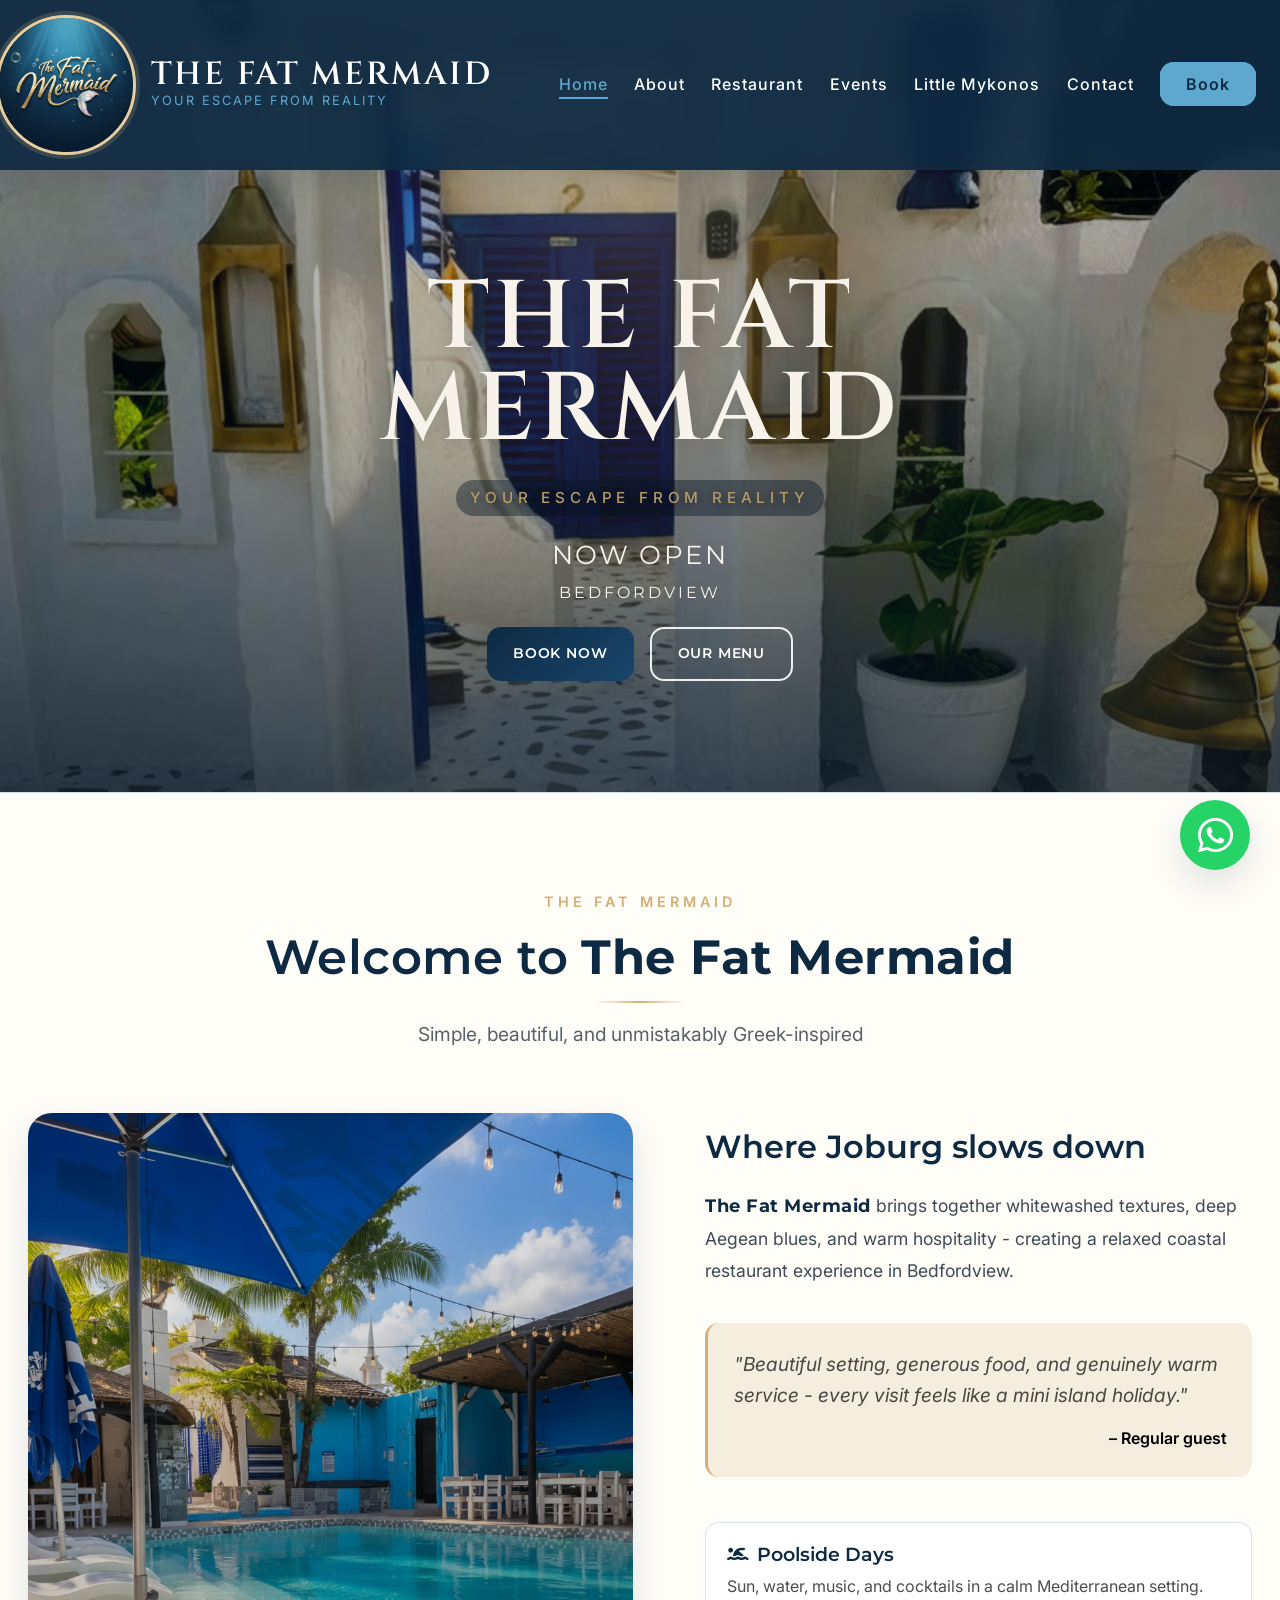
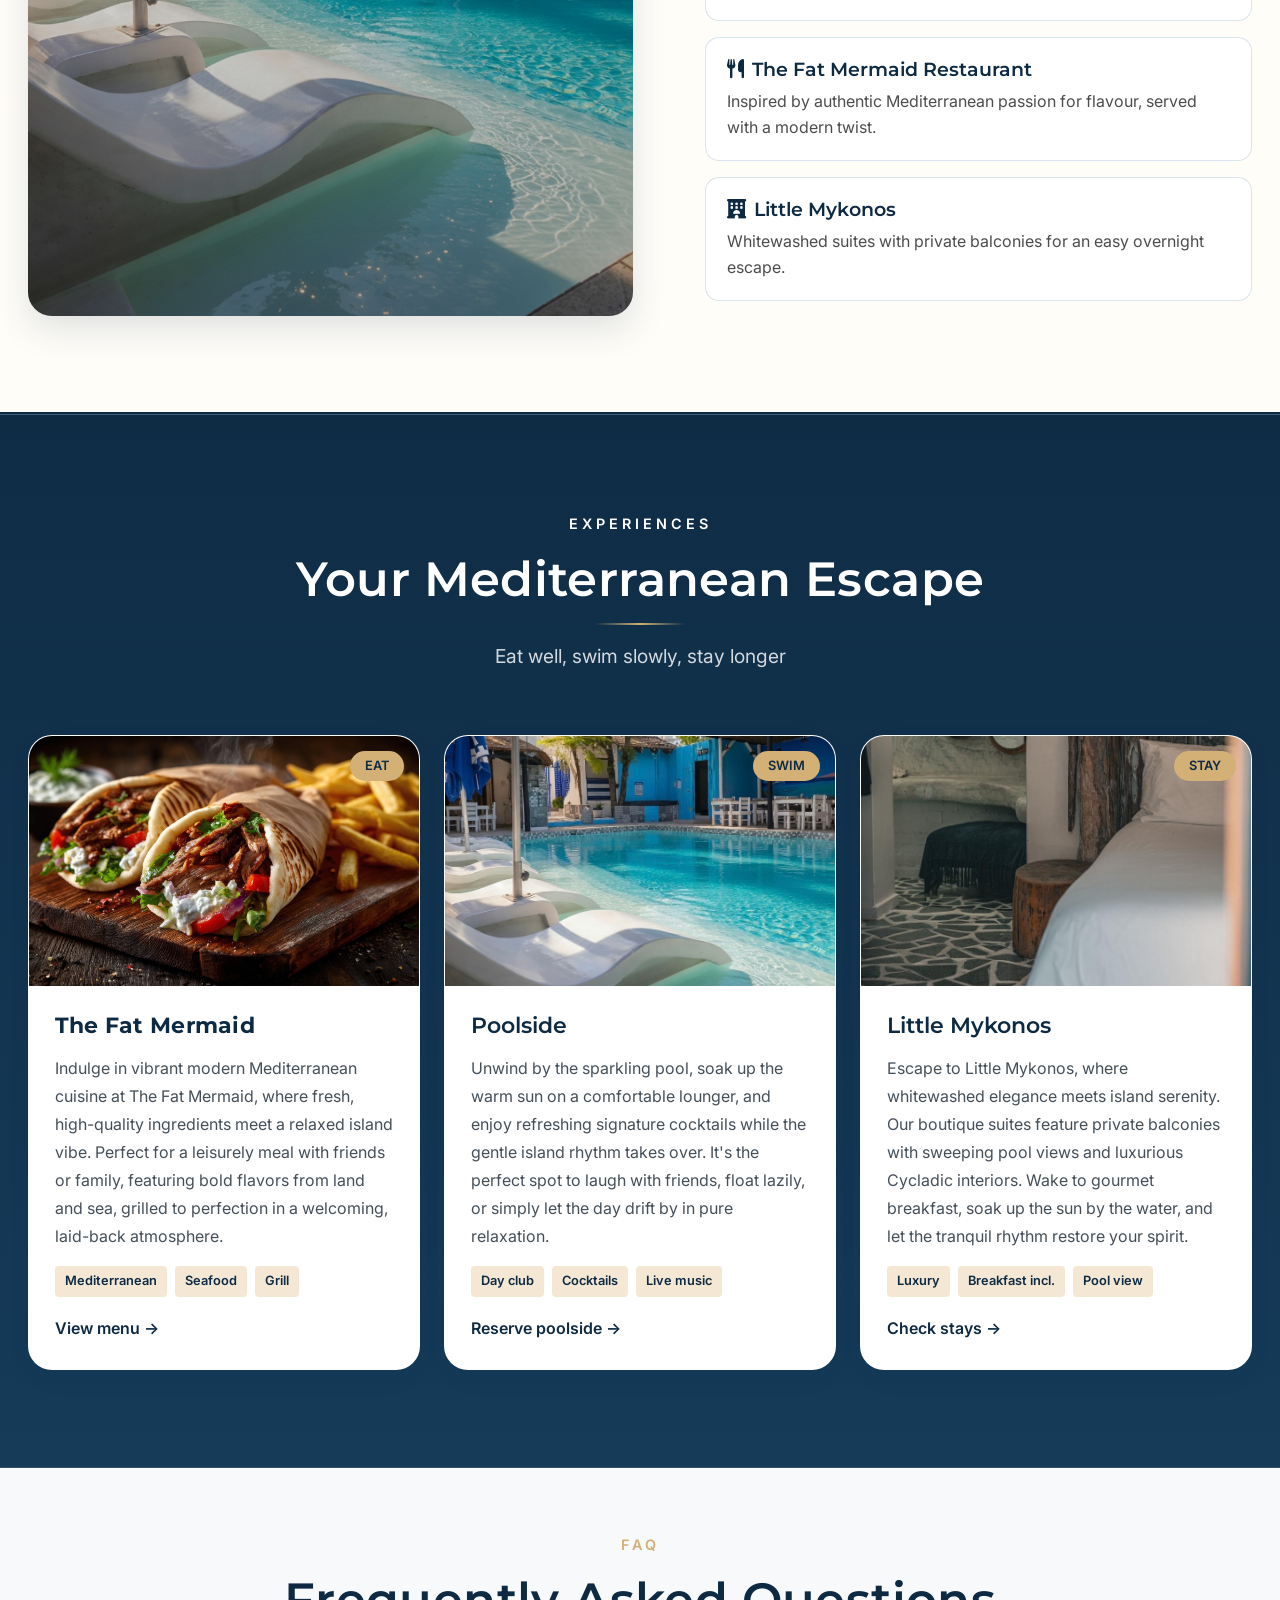
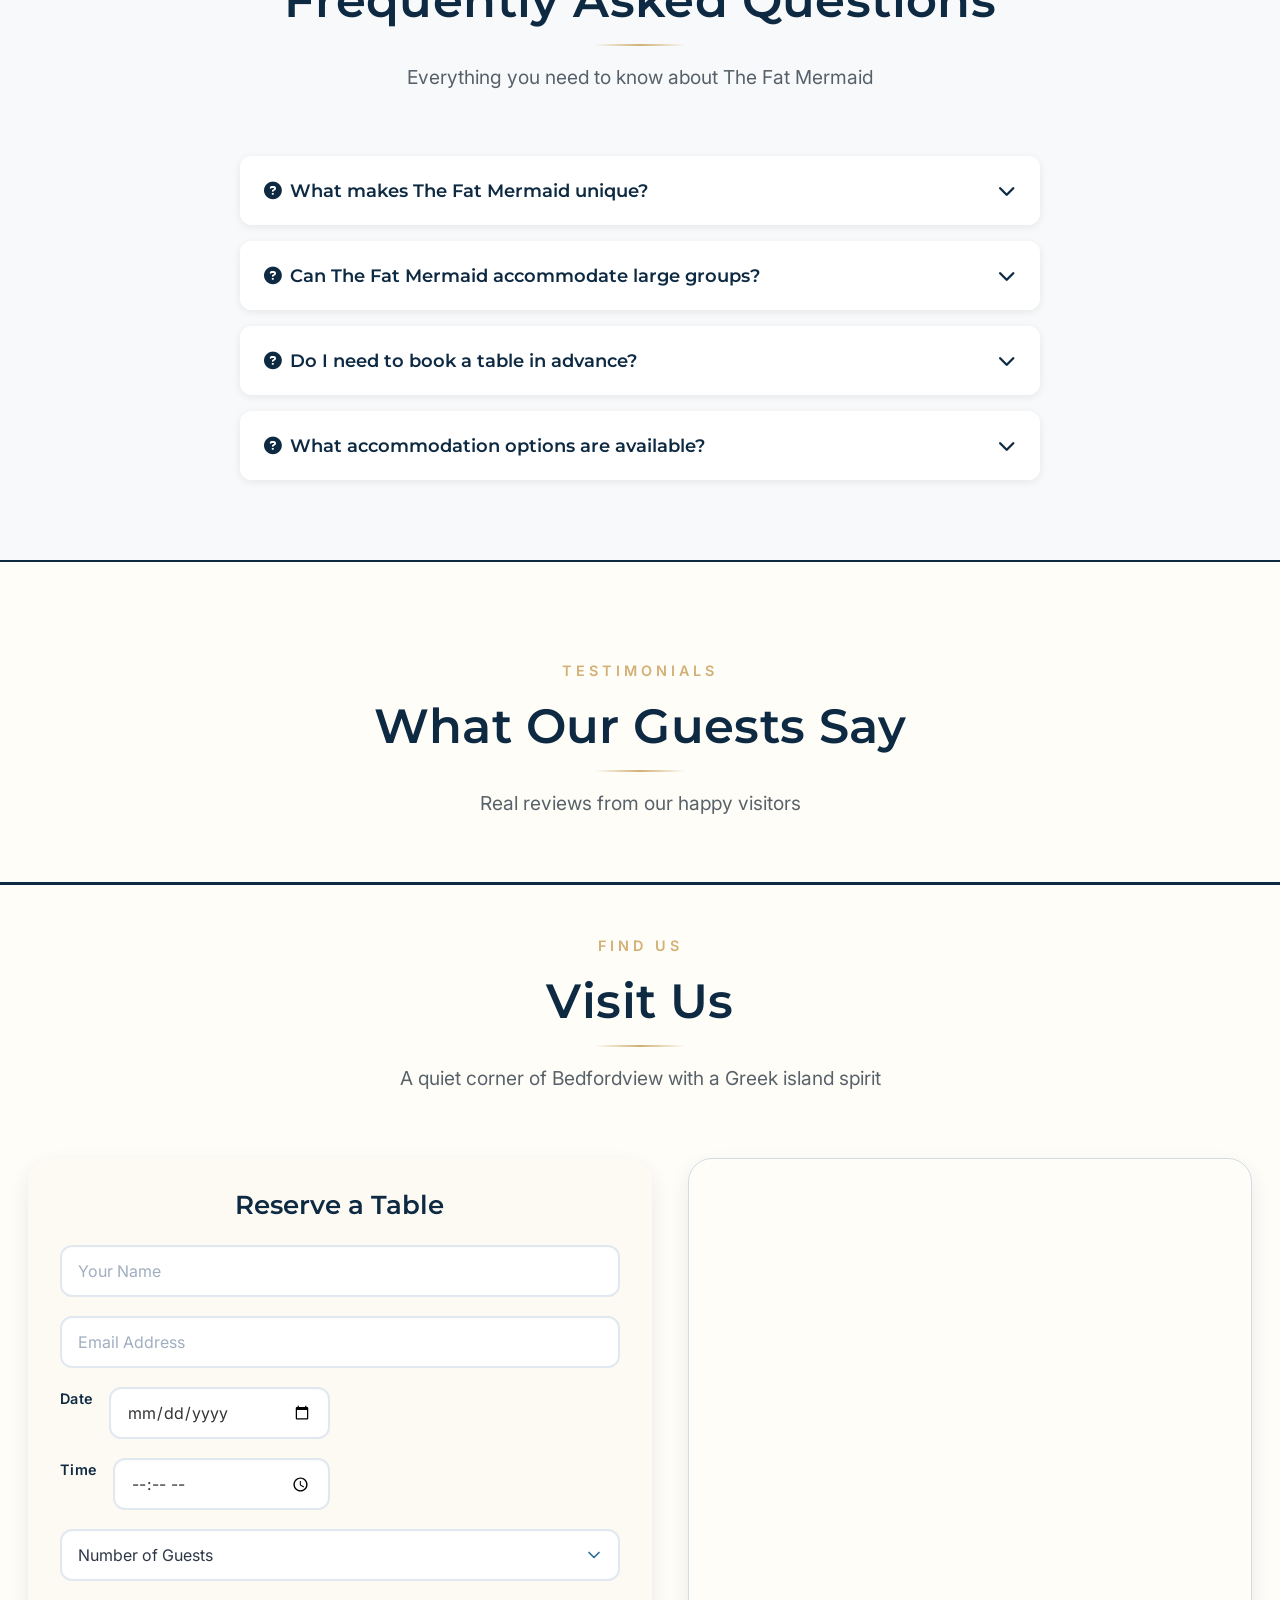
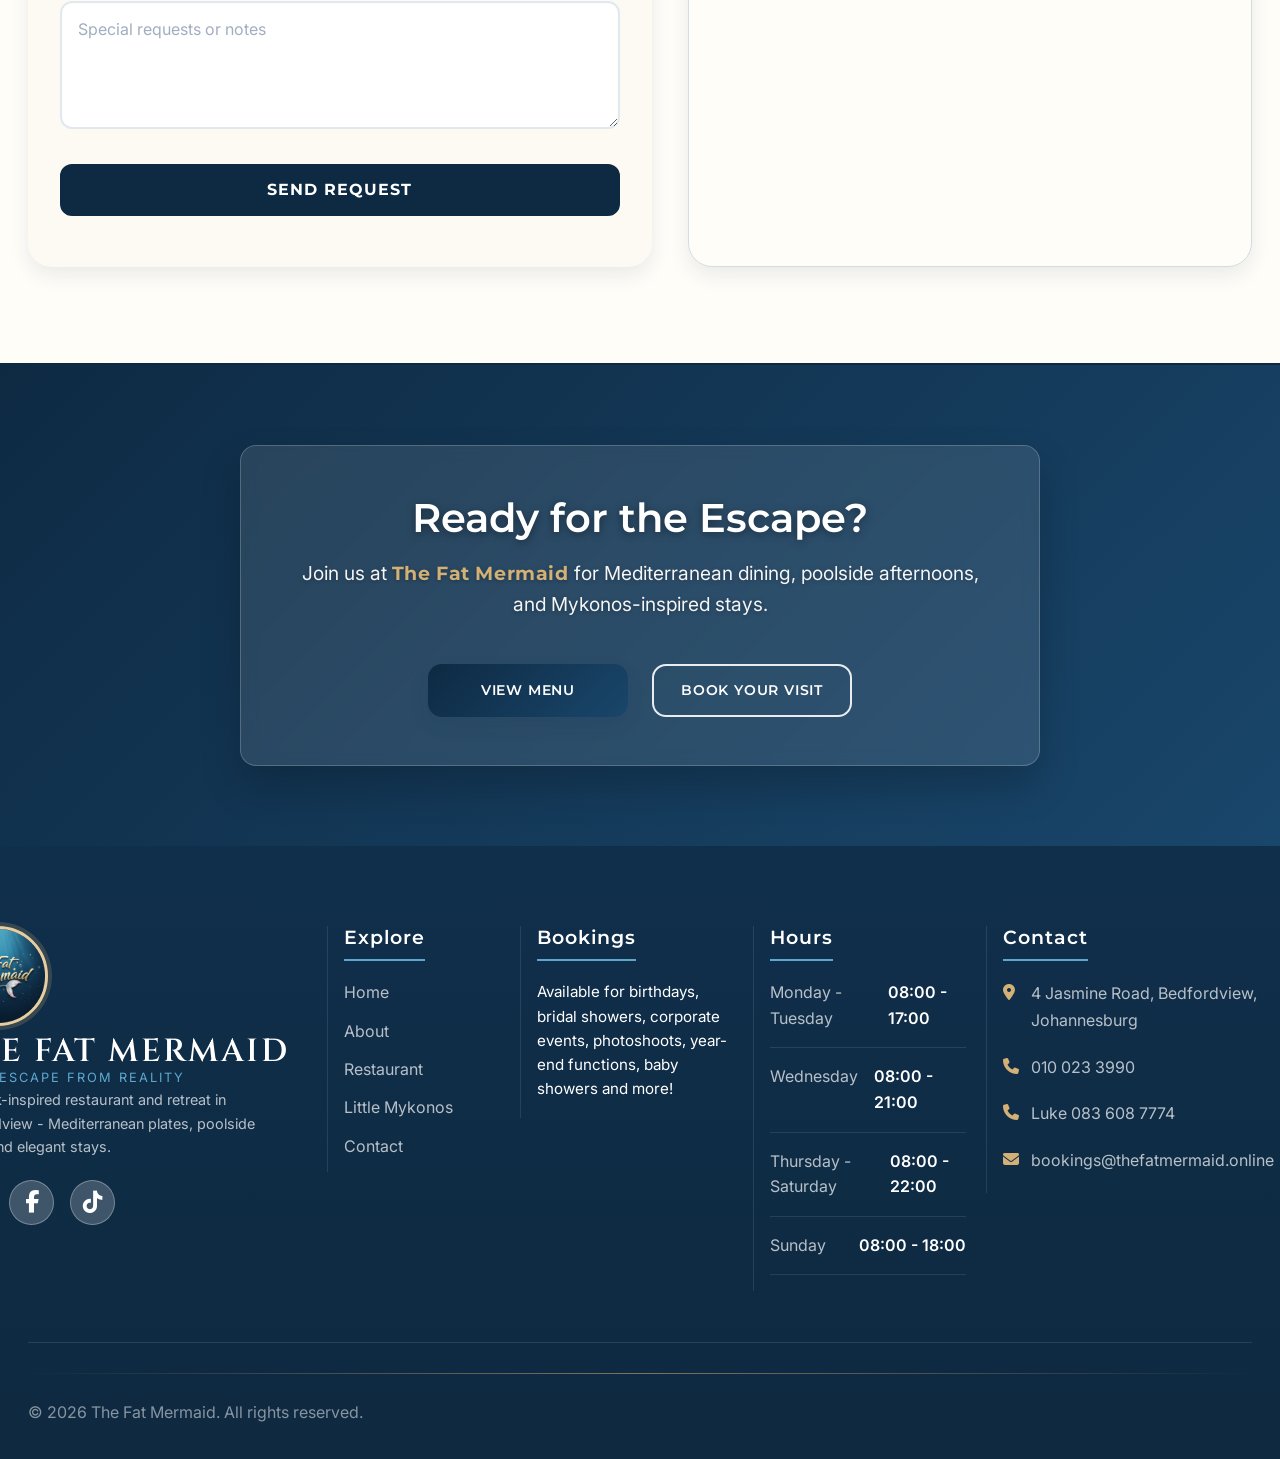
==== commit 36e7f354: "Change Little Mykonos image on about us page from hotel.jpg to room.jpg" ====
--- a/index.html
+++ b/index.html
@@ -323,7 +323,7 @@
                 <!-- Card 3: The Mykonos Hotel -->
                 <div class="menu-item">
                     <div class="menu-item-image">
-                        <img src="images/hotel.jpg" alt="The Mykonos suites" class="menu-img">
+                        <img src="images/room.jpg" alt="Little Mykonos suites" class="menu-img">
                         <div class="menu-badge">STAY</div>
                     </div>
                     <div class="menu-item-content">
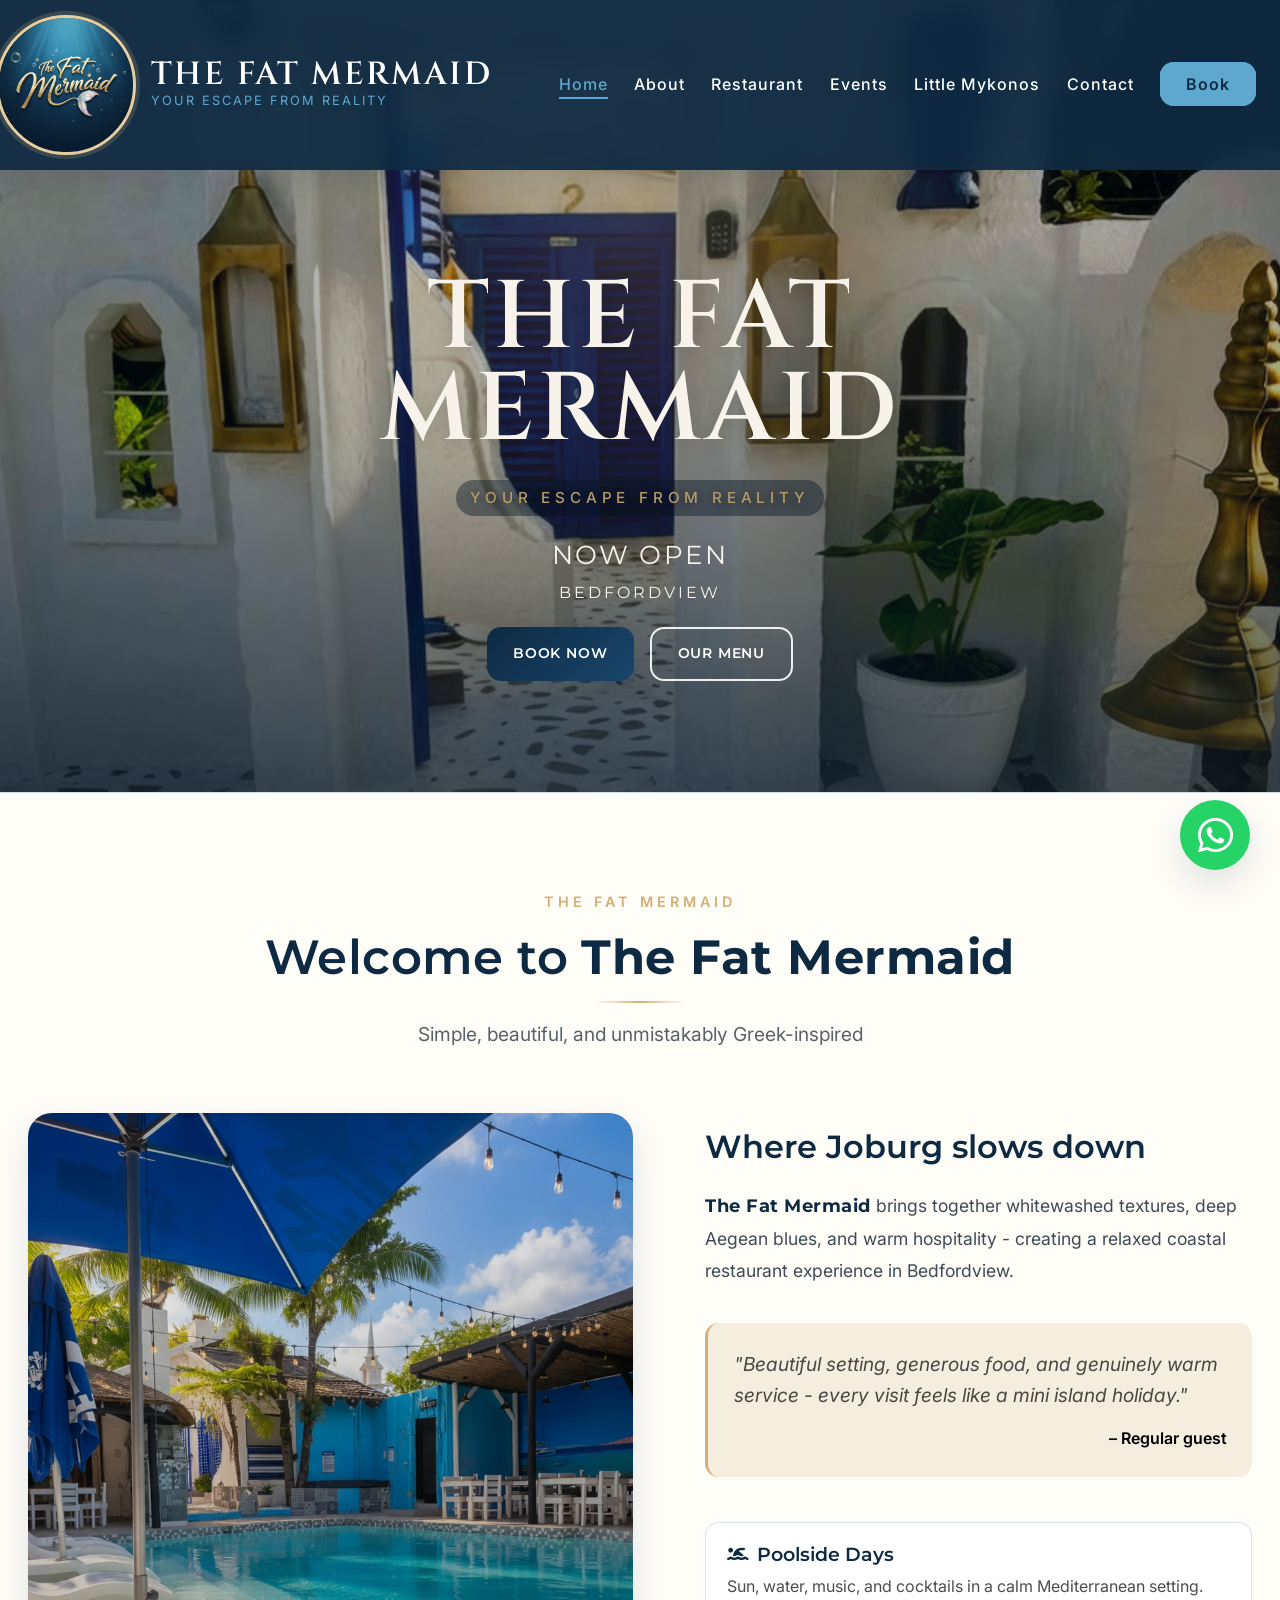
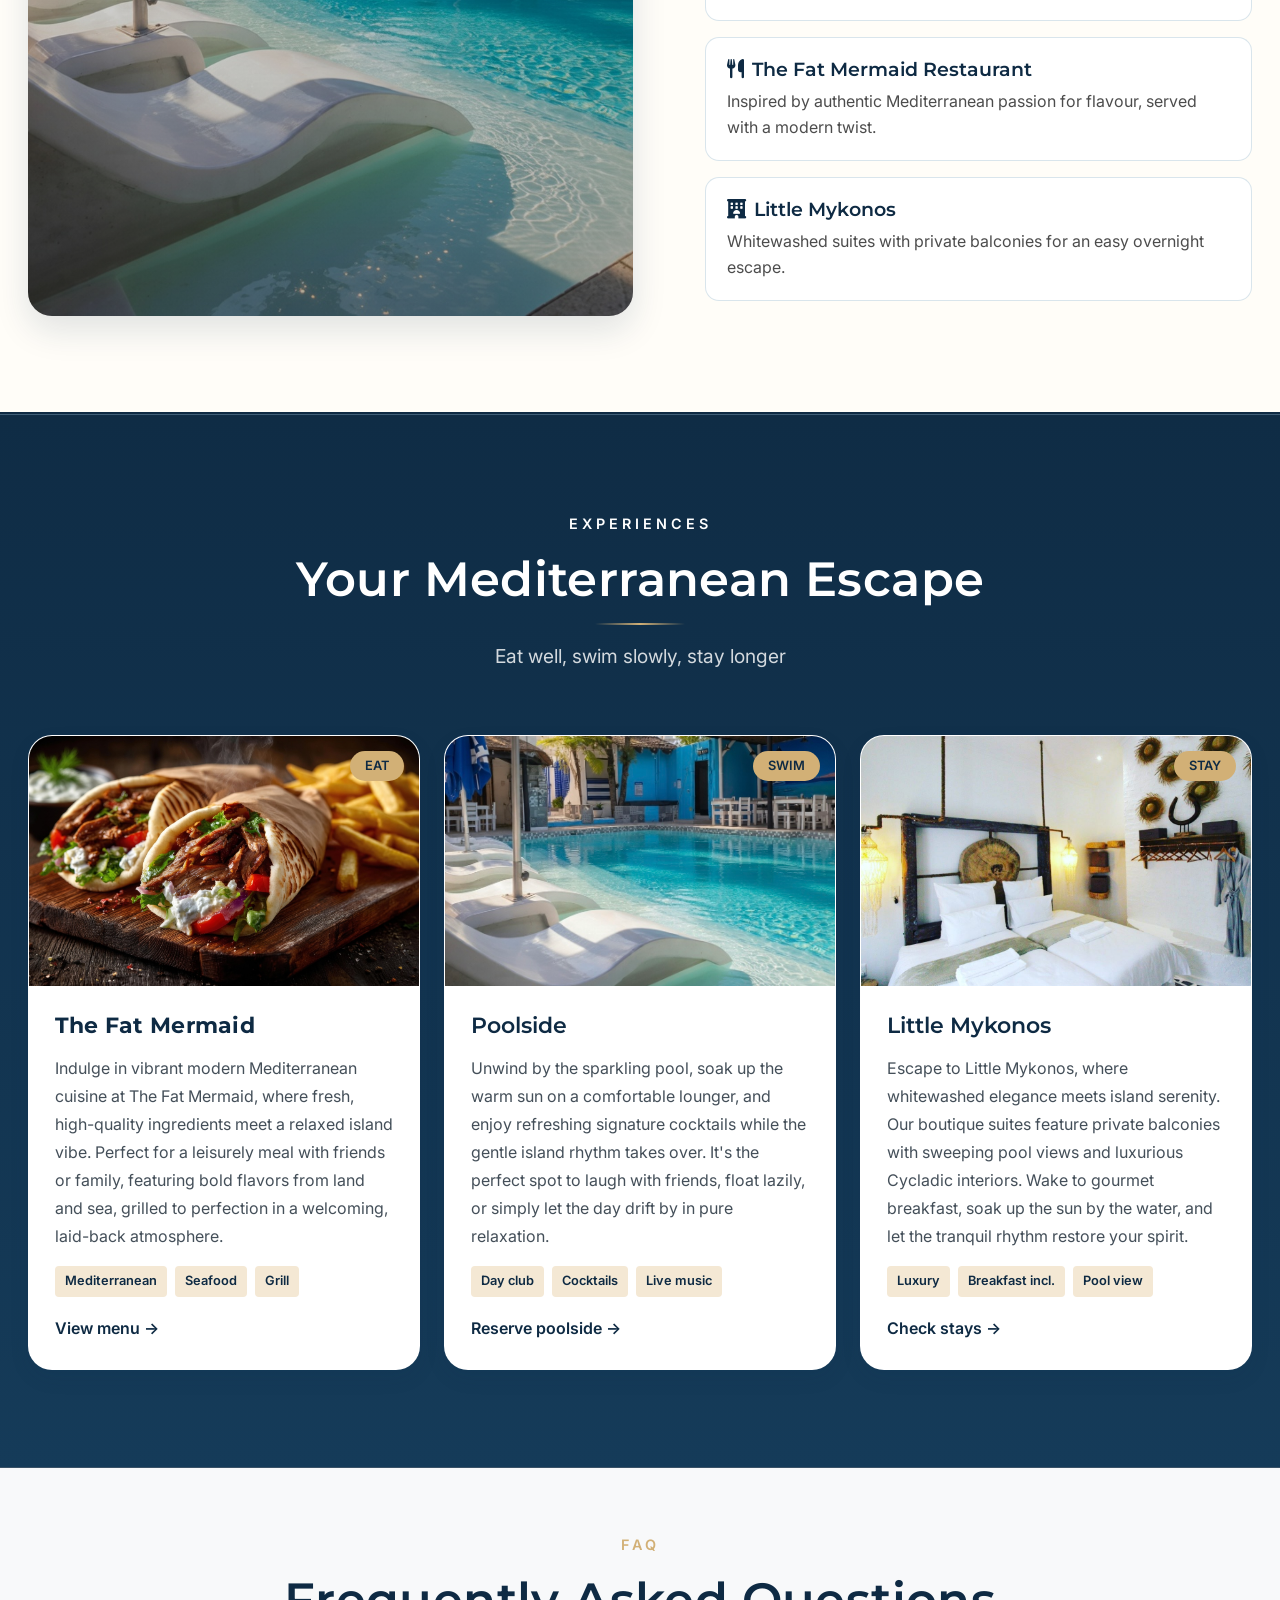
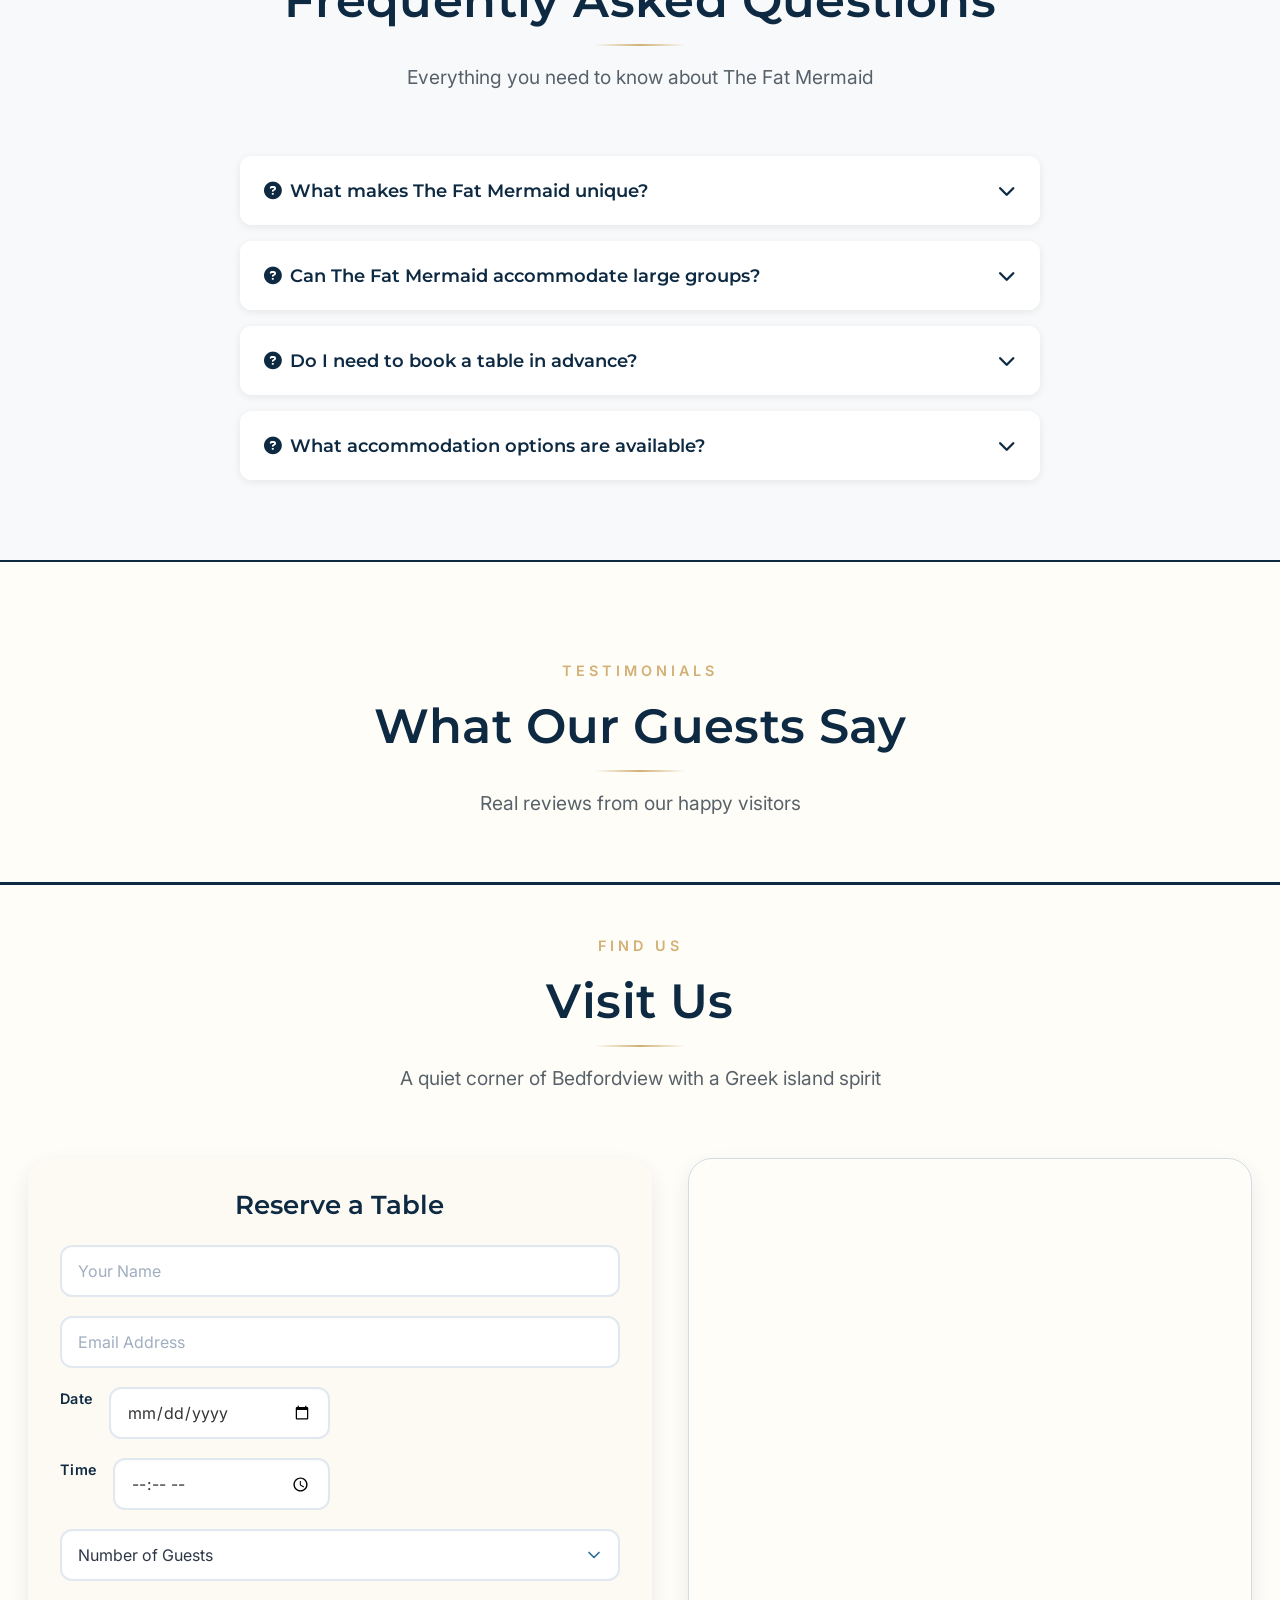
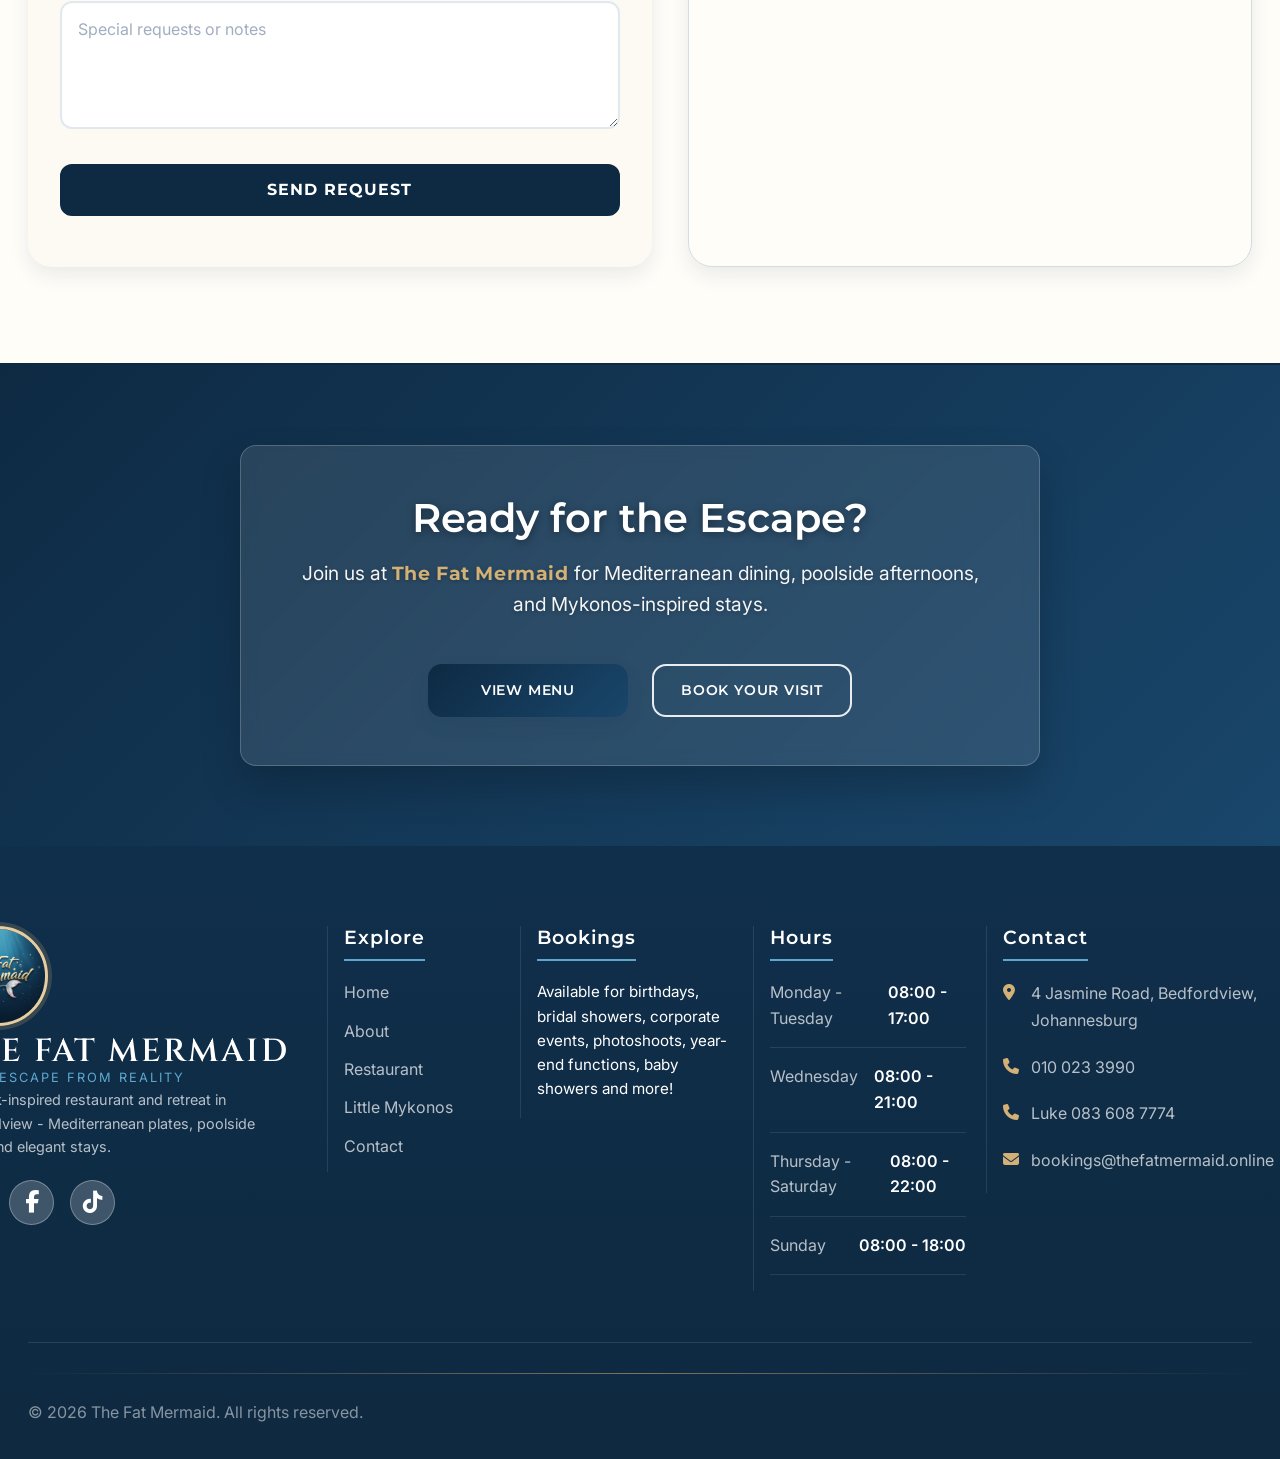
==== commit 245ef63b: "Update all forms to use formizee endpoints - events, contact, and little mykonos" ====
--- a/index.html
+++ b/index.html
@@ -323,7 +323,7 @@
                 <!-- Card 3: The Mykonos Hotel -->
                 <div class="menu-item">
                     <div class="menu-item-image">
-                        <img src="images/room.jpg" alt="Little Mykonos suites" class="menu-img">
+                        <img src="images/hotel.jpg" alt="The Mykonos suites" class="menu-img">
                         <div class="menu-badge">STAY</div>
                     </div>
                     <div class="menu-item-content">
@@ -421,8 +421,7 @@
                 <!-- Booking Form (replaces old contact info) -->
                 <div class="booking-form">
                     <h3>Reserve a Table</h3>
-                    <form action="https://api.web3forms.com/submit" method="POST">
-                        <input type="hidden" name="access_key" value="e87deb18-46b2-42c3-ab8d-fb271e9d5f82">
+                    <form action="https://api.formizee.com/v1/f/enp_ULw4SfrMLUXTrzzNDHbSdiz4T6b" method="POST">
                         <div class="form-row">
                             <input type="text" name="name" placeholder="Your Name" required>
                         </div>
